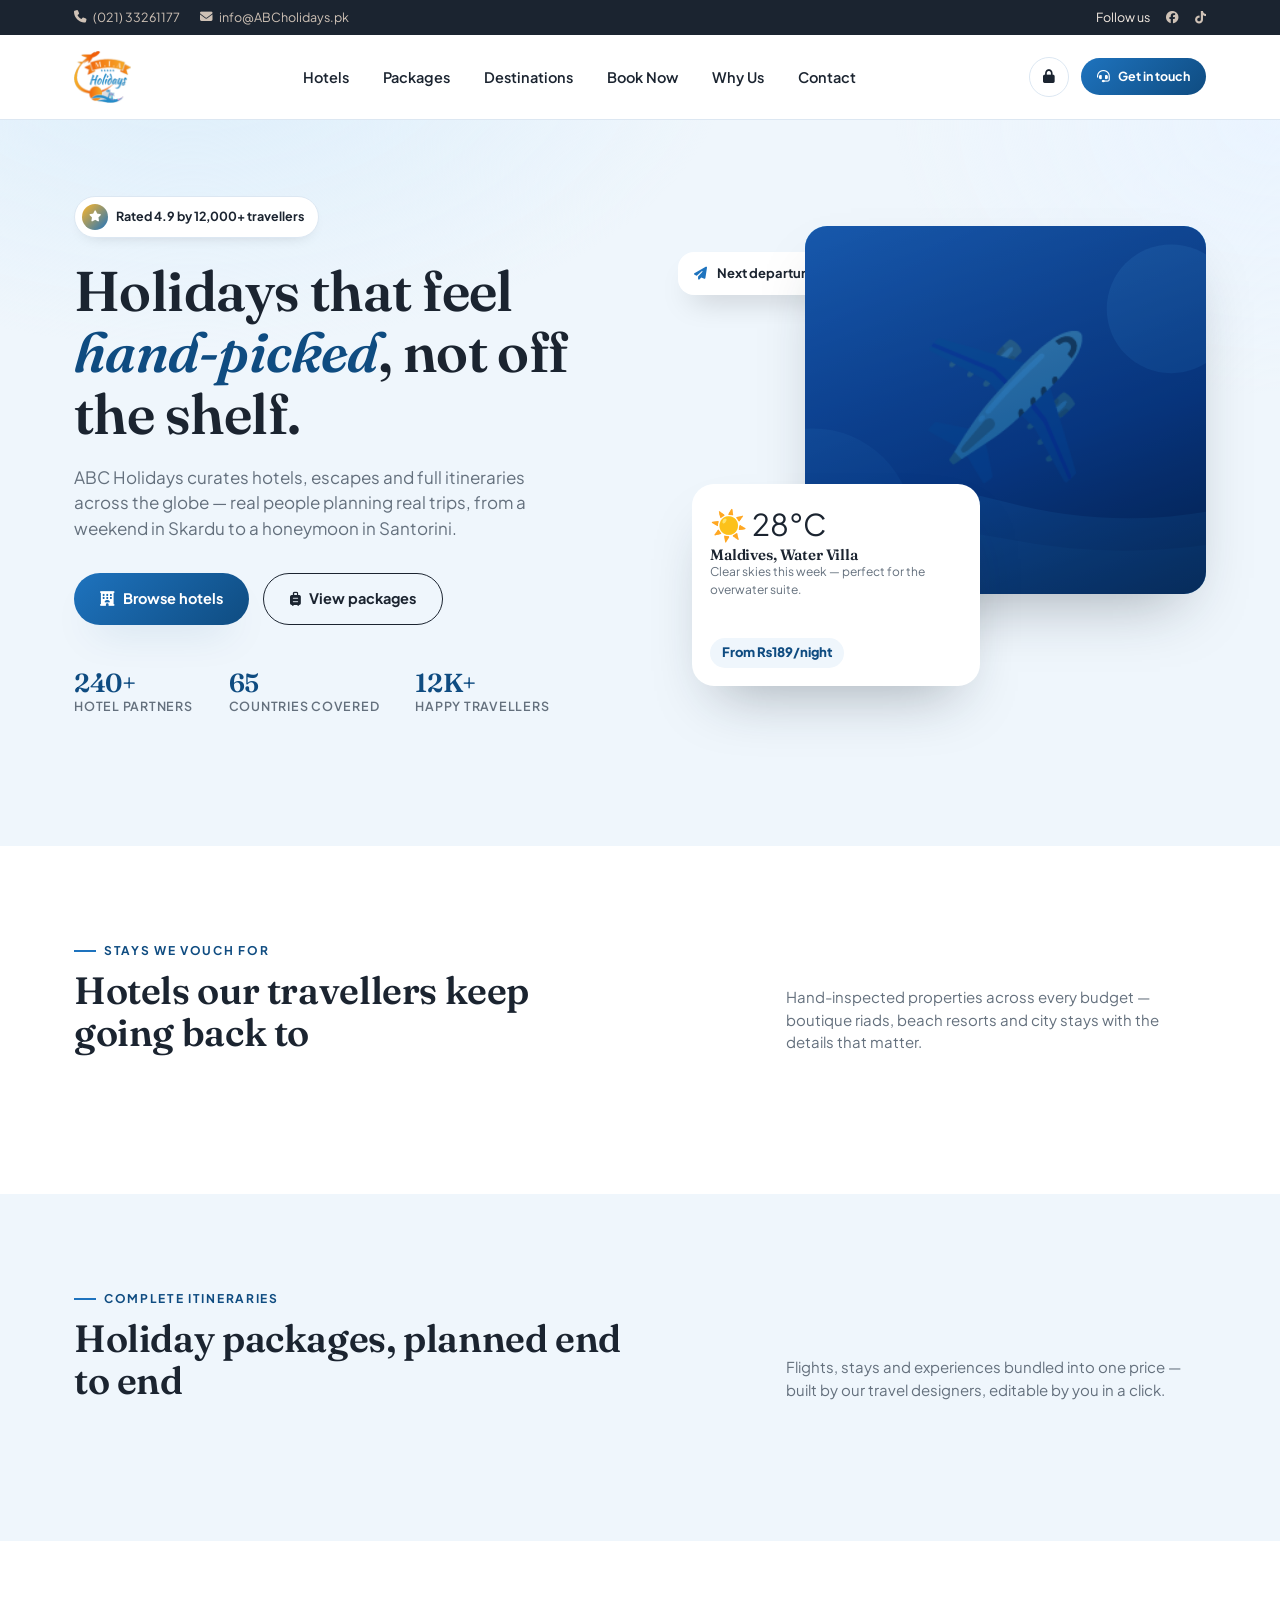
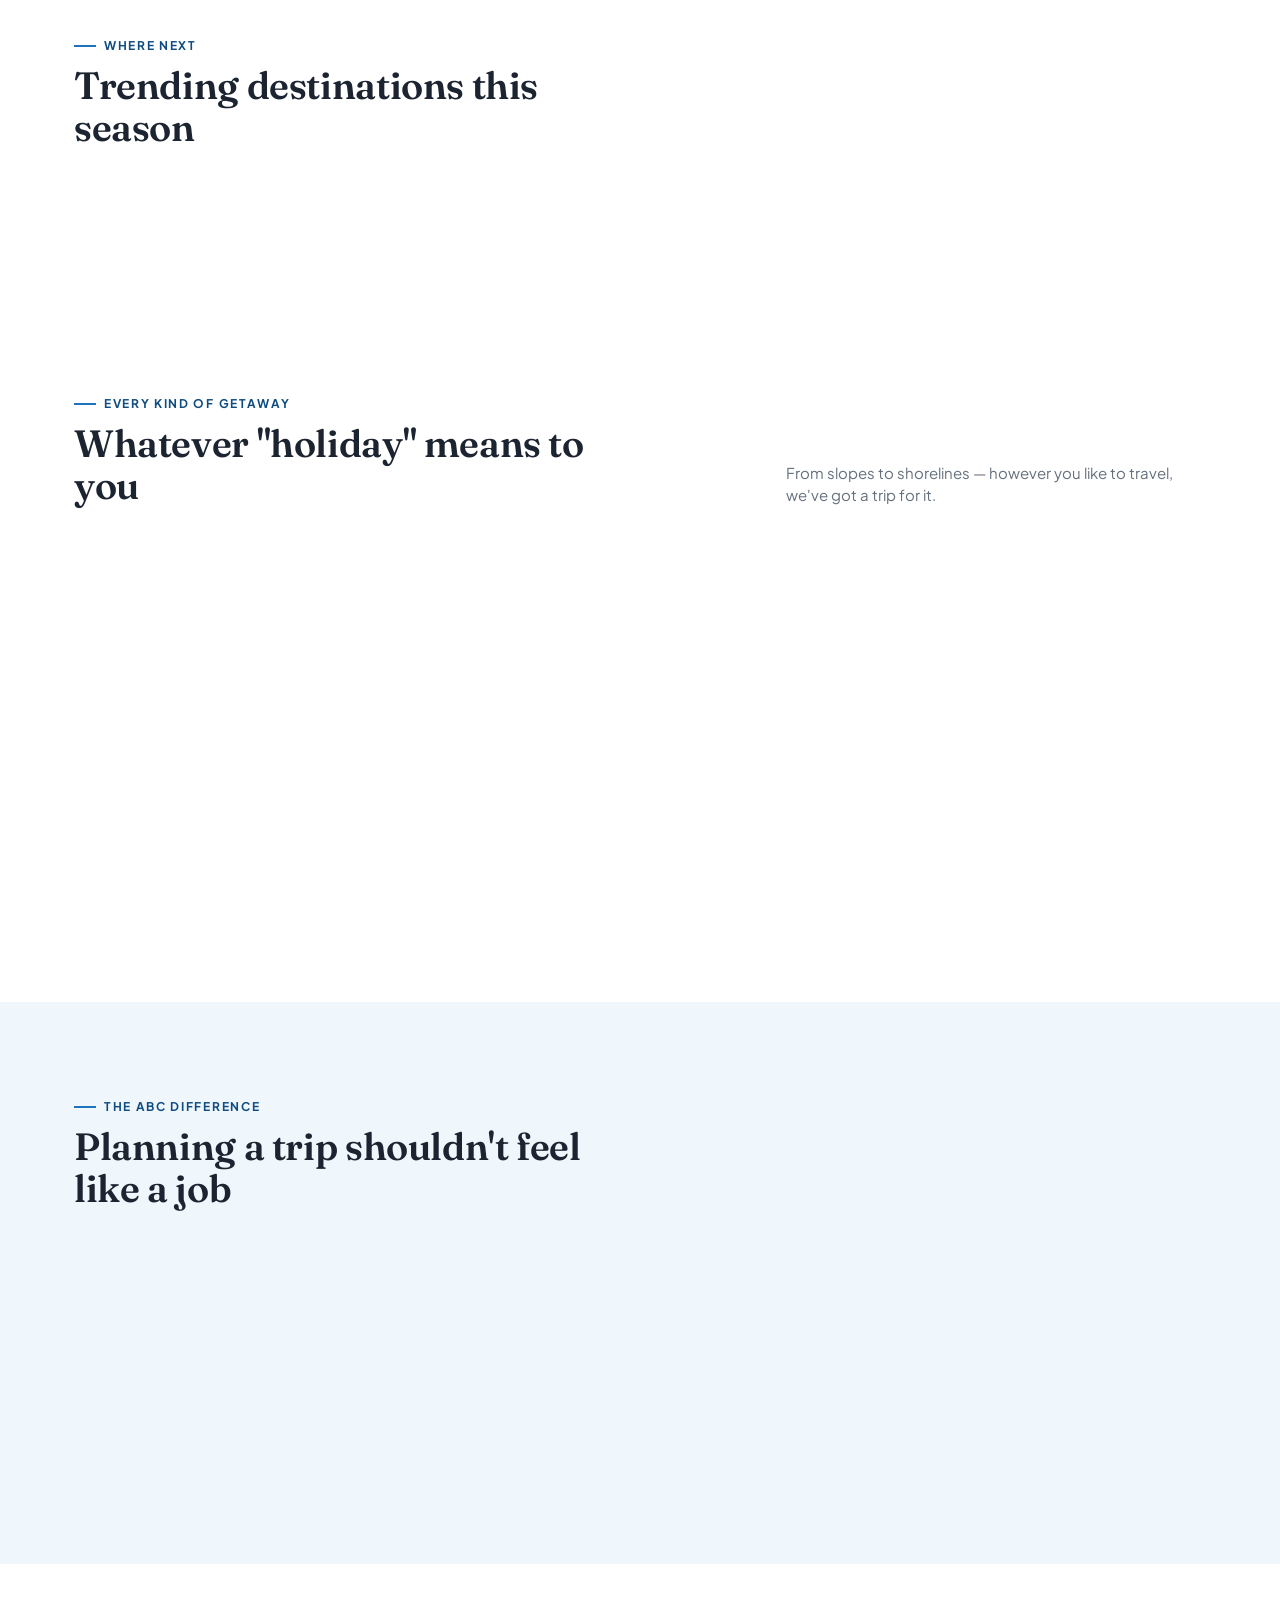
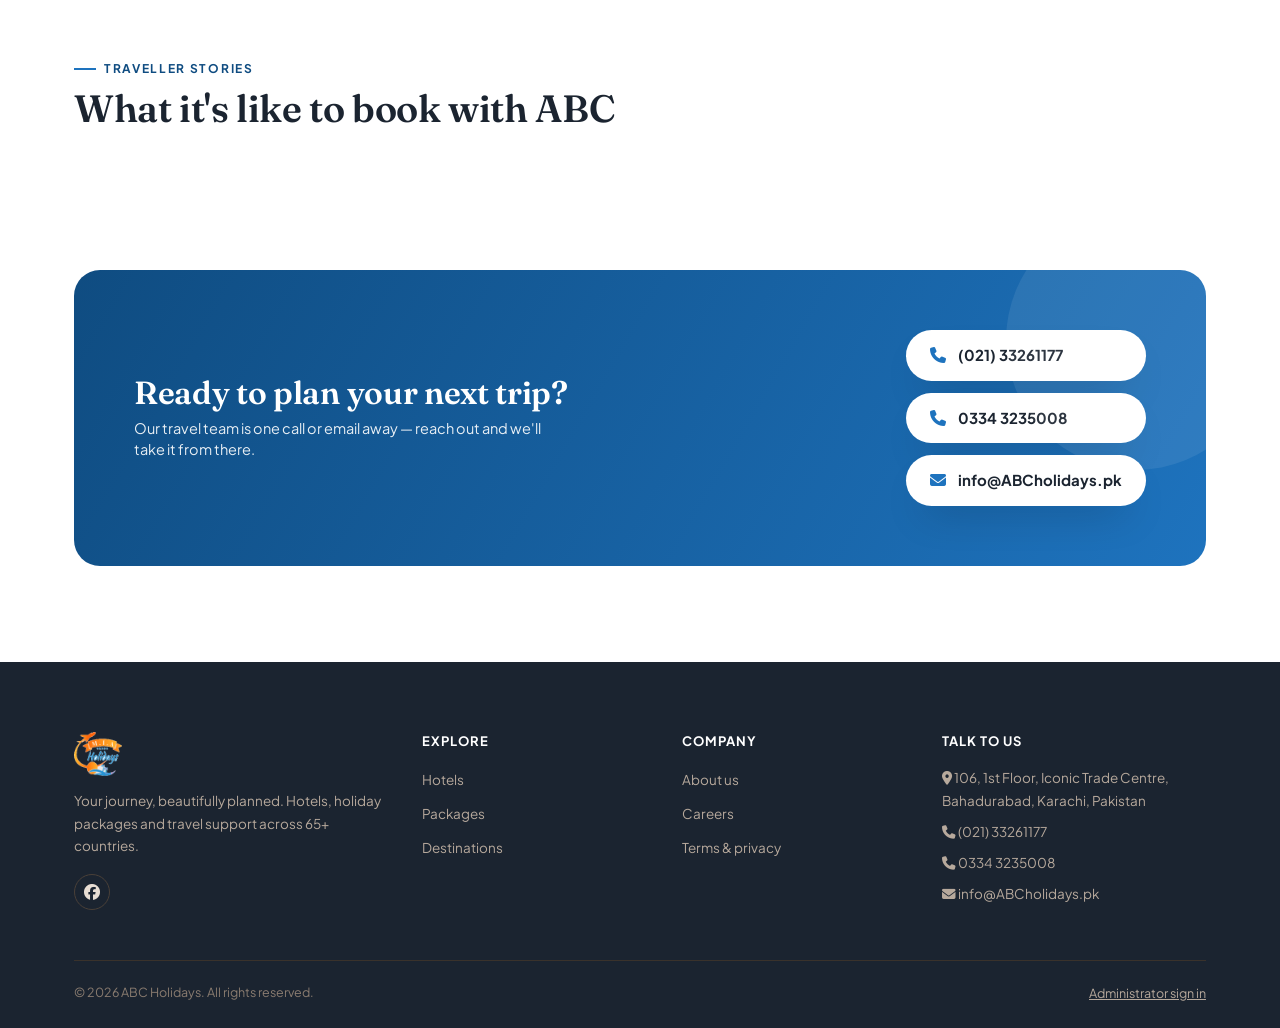
==== index.html @ 55f77b7e "Initialize" ====
<!DOCTYPE html>
<html lang="en">
<head>
<meta charset="UTF-8">
<meta name="viewport" content="width=device-width, initial-scale=1.0">
<title>ABC Holidays — Travel & Hotel Booking</title>
<link rel="preconnect" href="https://fonts.googleapis.com">
<link href="https://fonts.googleapis.com/css2?family=Fraunces:ital,opsz,wght@0,9..144,300;0,9..144,500;0,9..144,600;1,9..144,500;1,9..144,600&family=Plus+Jakarta+Sans:wght@400;500;600;700;800&display=swap" rel="stylesheet">
<link rel="stylesheet" href="https://cdnjs.cloudflare.com/ajax/libs/font-awesome/6.5.1/css/all.min.css">
<link rel="icon" type="image/png" href="[data-uri]">
<style>
:root{
  --orange:#1E73BE;
  --orange-light:#5DA8E0;
  --orange-deep:#0F4C81;
  --gold:#FFB627;
  --cream:#EFF6FC;
  --white:#FFFFFF;
  --ink:#1B2430;
  --ink-soft:#64707D;
  --line:#DCE7F2;
  --shadow: 0 20px 40px -20px rgba(15,76,129,0.25);
  --radius: 18px;
}
*{margin:0;padding:0;box-sizing:border-box;}
html{scroll-behavior:smooth;}
body{
  font-family:'Plus Jakarta Sans', sans-serif;
  color:var(--ink);
  background:var(--white);
  line-height:1.5;
  -webkit-font-smoothing:antialiased;
}
h1,h2,h3,h4{font-family:'Fraunces', serif; font-weight:600; line-height:1.1; letter-spacing:-0.01em;}
a{text-decoration:none;color:inherit;}
ul{list-style:none;}
img{max-width:100%;display:block;}
button{font-family:inherit;cursor:pointer;border:none;background:none;}
input,select,textarea{font-family:inherit;}
.container{max-width:1180px;margin:0 auto;padding:0 24px;}
.eyebrow{
  font-size:12px;font-weight:700;letter-spacing:0.14em;text-transform:uppercase;
  color:var(--orange-deep);display:flex;align-items:center;gap:8px;margin-bottom:10px;
}
.eyebrow::before{content:'';width:22px;height:2px;background:var(--orange);display:inline-block;}
.btn{
  display:inline-flex;align-items:center;justify-content:center;gap:8px;
  padding:14px 26px;border-radius:999px;font-weight:700;font-size:14.5px;
  transition:transform .18s ease, box-shadow .18s ease, background .18s ease;
  white-space:nowrap;
}
.btn-primary{background:linear-gradient(135deg,var(--orange),var(--orange-deep));color:#fff;box-shadow:var(--shadow);}
.btn-primary:hover{transform:translateY(-2px);}
.btn-outline{border:1.5px solid var(--ink);color:var(--ink);background:transparent;}
.btn-outline:hover{background:var(--ink);color:#fff;}
.btn-ghost{color:var(--orange-deep);font-weight:700;}
.btn-sm{padding:9px 16px;font-size:12.5px;border-radius:999px;}

/* ============ TOPBAR ============ */
.topbar{background:var(--ink);color:#f6ece3;font-size:12.5px;}
.topbar .container{display:flex;justify-content:space-between;align-items:center;padding-top:8px;padding-bottom:8px;}
.topbar-left{display:flex;gap:20px;color:#cfc2b6;}
.topbar-left span{display:flex;align-items:center;gap:6px;}
.topbar-right{display:flex;gap:16px;align-items:center;}
.topbar-right a{color:#cfc2b6;transition:color .15s;}
.topbar-right a:hover{color:var(--orange-light);}

/* ============ HEADER ============ */
header.site{
  position:sticky;top:0;z-index:60;background:rgba(255,255,255,0.92);backdrop-filter:blur(10px);
  border-bottom:1px solid var(--line);
}
nav.main{display:flex;align-items:center;justify-content:space-between;padding:16px 24px;}
.logo{display:flex;align-items:center;gap:10px;font-family:'Fraunces',serif;font-weight:600;font-size:23px;}
.logo-img{height:52px;width:auto;display:block;}
.foot-logo-img{height:44px;width:auto;display:block;filter:brightness(1.05);}
.logo .mark{
  width:38px;height:38px;border-radius:10px;background:linear-gradient(135deg,var(--orange),var(--gold));
  display:flex;align-items:center;justify-content:center;color:#fff;font-size:17px;transform:rotate(-6deg);
  box-shadow:0 8px 16px -6px rgba(255,106,0,.6);
}
.logo span.sub{font-family:'Plus Jakarta Sans';font-weight:600;font-size:10.5px;letter-spacing:.16em;text-transform:uppercase;color:var(--ink-soft);display:block;margin-top:-2px;}
.nav-links{display:flex;gap:34px;align-items:center;}
.nav-links a{font-weight:600;font-size:14.5px;color:var(--ink);position:relative;padding:4px 0;}
.nav-links a::after{content:'';position:absolute;left:0;bottom:-2px;width:0;height:2px;background:var(--orange);transition:width .2s;}
.nav-links a:hover::after{width:100%;}
.nav-actions{display:flex;align-items:center;gap:12px;}
.icon-btn{
  width:40px;height:40px;border-radius:50%;border:1.5px solid var(--line);display:flex;align-items:center;justify-content:center;
  color:var(--ink);transition:all .18s;
}
.icon-btn:hover{border-color:var(--orange);color:var(--orange-deep);}
.hamburger{display:none;}

/* ============ HERO ============ */
.hero{
  position:relative;overflow:hidden;
  background:radial-gradient(ellipse 900px 500px at 15% -10%, #DCEEFB 0%, transparent 60%),
             radial-gradient(ellipse 700px 500px at 100% 0%, #EAF4FF 0%, transparent 55%),
             var(--cream);
  padding:76px 0 130px;
}
.hero .container{display:grid;grid-template-columns:1.05fr .95fr;gap:50px;align-items:center;}
.hero-badge{
  display:inline-flex;align-items:center;gap:8px;background:#fff;border:1px solid var(--line);
  padding:7px 14px 7px 7px;border-radius:999px;font-size:12.5px;font-weight:700;margin-bottom:22px;box-shadow:0 6px 16px -10px rgba(0,0,0,.2);
}
.hero-badge .dot{width:26px;height:26px;border-radius:50%;background:linear-gradient(135deg,var(--gold),var(--orange));display:flex;align-items:center;justify-content:center;color:#fff;font-size:11px;}
.hero h1{font-size:56px;margin-bottom:20px;}
.hero h1 em{font-style:italic;color:var(--orange-deep);}
.hero p.lead{font-size:17px;color:var(--ink-soft);max-width:480px;margin-bottom:32px;}
.hero-ctas{display:flex;gap:14px;margin-bottom:44px;}
.hero-stats{display:flex;gap:36px;}
.hero-stats div h3{font-size:26px;color:var(--orange-deep);}
.hero-stats div p{font-size:12.5px;color:var(--ink-soft);font-weight:600;text-transform:uppercase;letter-spacing:.06em;}

.hero-visual{position:relative;height:460px;}
.hero-card{
  position:absolute;border-radius:22px;overflow:hidden;box-shadow:0 30px 60px -25px rgba(27,36,48,.35);
}
.hc1{width:78%;height:80%;top:0;right:0;background:linear-gradient(160deg,var(--orange-light),var(--orange) 60%,var(--orange-deep));}
.hc1::after{content:'';position:absolute;inset:0;background-image:var(--hero-img, url('[data-uri]'));background-size:cover;background-position:center;mix-blend-mode:multiply;opacity:.85;}
.hc2{width:56%;height:44%;bottom:0;left:0;background:#fff;padding:18px;display:flex;flex-direction:column;justify-content:space-between;}
.hc2 .weather-emoji{font-size:30px;}
.hc2 h4{font-size:15px;}
.hc2 p{font-size:12px;color:var(--ink-soft);}
.hc2 .price-tag{align-self:flex-start;background:var(--cream);color:var(--orange-deep);font-weight:800;font-size:13px;padding:5px 12px;border-radius:999px;}
.hero .fly-badge{
  position:absolute;top:26px;left:-14px;background:#fff;border-radius:16px;padding:12px 16px;box-shadow:0 16px 30px -14px rgba(0,0,0,.25);
  display:flex;align-items:center;gap:10px;font-weight:700;font-size:13px;
}
.hero .fly-badge i{color:var(--orange);}

/* ============ SEARCH WIDGET (boarding pass style) ============ */
.search-wrap{margin-top:-70px;position:relative;z-index:20;}
.search-card{
  background:#fff;border-radius:22px;box-shadow:0 30px 60px -25px rgba(27,36,48,.28);
  display:grid;grid-template-columns:1.2fr 1fr 1fr 0.8fr auto;gap:0;
  border:1px solid var(--line);overflow:hidden;
}
.search-field{padding:20px 22px;border-right:1px dashed var(--line);position:relative;}
.search-field:last-of-type{border-right:none;}
.search-field label{display:block;font-size:11px;font-weight:700;text-transform:uppercase;letter-spacing:.08em;color:var(--orange-deep);margin-bottom:6px;}
.search-field input,.search-field select{border:none;outline:none;font-size:15px;font-weight:600;width:100%;color:var(--ink);background:transparent;}
.search-go{background:linear-gradient(135deg,var(--orange),var(--orange-deep));color:#fff;display:flex;align-items:center;justify-content:center;padding:0 34px;font-weight:800;font-size:15px;gap:8px;}
.search-go:hover{filter:brightness(1.05);}

/* ============ SECTION HEADS ============ */
.section{padding:96px 0;}
.section.alt{background:var(--cream);}
.section-head{display:flex;justify-content:space-between;align-items:flex-end;margin-bottom:44px;gap:20px;flex-wrap:wrap;}
.section-head h2{font-size:38px;max-width:560px;}
.section-head p{color:var(--ink-soft);max-width:420px;font-size:15px;}

/* ============ BOARDING PASS CARDS ============ */
.grid{display:grid;grid-template-columns:repeat(3,1fr);gap:26px;}
.pass-card{
  background:#fff;border-radius:var(--radius);border:1px solid var(--line);overflow:hidden;position:relative;
  transition:transform .22s ease, box-shadow .22s ease;
}
.pass-card:hover{transform:translateY(-6px);box-shadow:0 26px 50px -22px rgba(27,36,48,.28);}
.pass-media{height:190px;position:relative;overflow:hidden;background:linear-gradient(135deg,var(--orange-light),var(--orange));}
.gallery-slide{
  position:absolute;inset:0;width:100%;height:100%;object-fit:cover;
  opacity:0;transition:opacity .35s ease, transform .5s cubic-bezier(.22,1,.36,1);pointer-events:none;
}
.gallery-slide.active{opacity:1;pointer-events:auto;}
.gallery-arrow{
  position:absolute;top:50%;transform:translateY(-50%);width:30px;height:30px;border-radius:50%;
  background:rgba(27,36,48,.55);color:#fff;display:flex;align-items:center;justify-content:center;
  font-size:12px;z-index:3;opacity:0;transition:opacity .2s ease, background .2s ease;backdrop-filter:blur(2px);
}
.pass-media:hover .gallery-arrow{opacity:1;}
.gallery-arrow:hover{background:var(--orange-deep);}
.gallery-prev{left:10px;}
.gallery-next{right:10px;}
.gallery-dots{
  position:absolute;bottom:12px;left:50%;transform:translateX(-50%);display:flex;gap:6px;z-index:3;
}
.gallery-dot{
  width:6px;height:6px;border-radius:50%;background:rgba(255,255,255,.55);cursor:pointer;
  transition:all .2s ease;
}
.gallery-dot.active{background:#fff;width:16px;border-radius:4px;}
.gallery-count{
  position:absolute;bottom:12px;right:12px;background:rgba(27,36,48,.65);color:#fff;font-size:10.5px;font-weight:700;
  padding:4px 9px;border-radius:999px;display:flex;align-items:center;gap:5px;z-index:3;backdrop-filter:blur(2px);
}
.pass-tag{
  position:absolute;top:14px;left:14px;background:rgba(27,36,48,.75);color:#fff;font-size:11px;font-weight:700;
  padding:5px 11px;border-radius:999px;text-transform:uppercase;letter-spacing:.05em;backdrop-filter:blur(4px);
}
.pass-rating{
  position:absolute;top:14px;right:14px;background:#fff;color:var(--ink);font-size:12px;font-weight:800;
  padding:5px 10px;border-radius:999px;display:flex;align-items:center;gap:4px;
}
.pass-rating i{color:var(--gold);}
.pass-body{padding:20px 22px 0;}
.pass-loc{font-size:12px;color:var(--ink-soft);font-weight:600;display:flex;align-items:center;gap:5px;margin-bottom:6px;}
.pass-loc i{color:var(--orange);}
.pass-body h3{font-size:20px;margin-bottom:8px;}
.pass-body p.desc{font-size:13.5px;color:var(--ink-soft);margin-bottom:16px;}
.pass-perf{
  position:relative;height:0;border-top:2px dashed var(--line);margin:0 0;
}
.pass-perf::before,.pass-perf::after{
  content:'';position:absolute;top:-10px;width:20px;height:20px;border-radius:50%;background:var(--cream);
}
.section:not(.alt) .pass-perf::before, .section:not(.alt) .pass-perf::after{background:var(--white);}
.pass-perf::before{left:-31px;}
.pass-perf::after{right:-31px;}
.pass-foot{padding:16px 22px 22px;display:flex;justify-content:space-between;align-items:center;}
.pass-price span.amount{font-size:22px;font-weight:800;color:var(--orange-deep);font-family:'Fraunces',serif;}
.pass-price span.per{font-size:11.5px;color:var(--ink-soft);font-weight:600;}
.pass-book{
  background:var(--ink);color:#fff;padding:10px 18px;border-radius:999px;font-size:13px;font-weight:700;display:flex;align-items:center;gap:6px;
  transition:background .18s;
}
.pass-book:hover{background:var(--orange-deep);}

.admin-edit-bar{
  display:none;gap:8px;padding:10px 22px;background:#FFF3E8;border-top:1px solid var(--line);
}
.editing .admin-edit-bar{display:flex;}
body.is-admin .testi .admin-edit-bar{display:flex;margin:16px -26px -26px -26px;border-radius:0 0 18px 18px;}
.admin-edit-bar button{font-size:11.5px;font-weight:700;padding:6px 12px;border-radius:8px;display:flex;align-items:center;gap:5px;}
.ae-edit{background:var(--ink);color:#fff;}
.ae-delete{background:#fff;color:#C0392B;border:1px solid #F0C4C4;}

.add-card{
  border:2px dashed var(--orange-light);border-radius:var(--radius);display:none;
  align-items:center;justify-content:center;flex-direction:column;gap:10px;min-height:340px;color:var(--orange-deep);font-weight:700;
  cursor:pointer;transition:background .18s;
}
body.is-admin .add-card{display:flex;}
.add-card:hover{background:#FFF3E8;}
.add-card i{font-size:26px;}

/* ============ DESTINATIONS STRIP ============ */
.dest-scroll{display:flex;gap:18px;overflow-x:auto;padding-bottom:10px;scrollbar-width:thin;}
.dest-chip{
  flex:0 0 auto;width:220px;height:280px;border-radius:18px;position:relative;overflow:hidden;
}
.dest-chip img{width:100%;height:100%;object-fit:cover;transition:transform .4s;}
.dest-chip:hover img{transform:scale(1.08);}
.dest-chip::after{content:'';position:absolute;inset:0;background:linear-gradient(0deg, rgba(27,36,48,.75) 0%, transparent 55%);}
.dest-info{position:absolute;bottom:16px;left:16px;color:#fff;z-index:2;}
.dest-info h4{font-size:17px;}
.dest-info p{font-size:11.5px;opacity:.85;}

/* ============ WHY / FEATURES ============ */
.feat-grid{display:grid;grid-template-columns:repeat(4,1fr);gap:26px;}
.feat{padding:30px 24px;border-radius:16px;border:1px solid var(--line);background:#fff;}
.feat .fi{
  width:50px;height:50px;border-radius:14px;background:linear-gradient(135deg,var(--orange-light),var(--orange));
  display:flex;align-items:center;justify-content:center;color:#fff;font-size:19px;margin-bottom:16px;
}
.feat h4{font-size:16.5px;margin-bottom:8px;}
.feat p{font-size:13.5px;color:var(--ink-soft);}

/* ============ TESTIMONIALS ============ */
.testi-grid{display:grid;grid-template-columns:repeat(3,1fr);gap:24px;}
.testi{background:#fff;border:1px solid var(--line);border-radius:18px;padding:26px;}
.testi .stars{color:var(--gold);font-size:13px;margin-bottom:12px;}
.testi p.quote{font-size:14.5px;color:var(--ink);margin-bottom:18px;line-height:1.6;}
.testi .who{display:flex;align-items:center;gap:12px;}
.testi .avatar{width:42px;height:42px;border-radius:50%;background:linear-gradient(135deg,var(--orange),var(--gold));display:flex;align-items:center;justify-content:center;color:#fff;font-weight:700;}
.testi .who h5{font-size:13.5px;}
.testi .who span{font-size:11.5px;color:var(--ink-soft);}

/* ============ CTA / NEWSLETTER ============ */
.cta-band{
  background:linear-gradient(120deg,var(--orange-deep),var(--orange));border-radius:26px;padding:60px;color:#fff;
  display:flex;justify-content:space-between;align-items:center;gap:30px;position:relative;overflow:hidden;
}
.cta-band::before{content:'';position:absolute;right:-60px;top:-60px;width:260px;height:260px;border-radius:50%;background:rgba(255,255,255,.08);}
.cta-band h2{font-size:32px;max-width:480px;color:#fff;}
.cta-band p{opacity:.9;margin-top:8px;font-size:14.5px;max-width:420px;}
.cta-contacts{display:flex;flex-direction:column;gap:12px;}
.cta-contact-item{
  display:flex;align-items:center;gap:12px;background:#fff;color:var(--ink);
  padding:14px 24px;border-radius:999px;font-weight:700;font-size:15px;box-shadow:0 20px 40px -20px rgba(0,0,0,.4);
  transition:transform .18s ease;
}
.cta-contact-item:hover{transform:translateY(-2px);}
.cta-contact-item i{color:var(--orange);font-size:16px;}

/* ============ FOOTER ============ */
footer{background:var(--ink);color:#e7ddd3;padding:70px 0 26px;}
.foot-grid{display:grid;grid-template-columns:1.4fr 1fr 1fr 1.2fr;gap:40px;margin-bottom:50px;}
.foot-logo{display:flex;align-items:center;gap:10px;font-family:'Fraunces',serif;font-size:21px;color:#fff;margin-bottom:14px;}
footer p{font-size:13.5px;color:#b7a99c;line-height:1.7;}
footer h5{font-size:13px;text-transform:uppercase;letter-spacing:.08em;color:#fff;margin-bottom:16px;}
footer ul li{margin-bottom:10px;}
footer ul a{font-size:13.5px;color:#b7a99c;transition:color .15s;}
footer ul a:hover{color:var(--orange-light);}
.foot-social{display:flex;gap:10px;margin-top:16px;}
.foot-social a{width:36px;height:36px;border-radius:50%;border:1px solid #4a4038;display:flex;align-items:center;justify-content:center;transition:all .18s;}
.foot-social a:hover{background:var(--orange);border-color:var(--orange);}
.foot-bottom{border-top:1px solid #3a322b;padding-top:22px;display:flex;justify-content:space-between;font-size:12.5px;color:#8a7c70;flex-wrap:wrap;gap:10px;}
.foot-bottom a{color:#b7a99c;}

/* ============ MODALS ============ */
.modal-overlay{
  position:fixed;inset:0;background:rgba(27,36,48,.55);backdrop-filter:blur(4px);z-index:200;
  display:flex;align-items:center;justify-content:center;padding:20px;
  opacity:0;pointer-events:none;transition:opacity .25s ease;
}
.modal-overlay.show{opacity:1;pointer-events:auto;}
.modal{
  background:#fff;border-radius:20px;max-width:460px;width:100%;padding:34px;position:relative;max-height:88vh;overflow-y:auto;
  box-shadow:0 40px 80px -30px rgba(0,0,0,.4);
  transform:scale(.94) translateY(14px);opacity:0;
  transition:transform .32s cubic-bezier(.22,1,.36,1), opacity .25s ease;
}
.modal-overlay.show .modal{transform:scale(1) translateY(0);opacity:1;}
.modal.wide{max-width:600px;}
.modal-close{position:absolute;top:18px;right:18px;width:34px;height:34px;border-radius:50%;background:var(--cream);display:flex;align-items:center;justify-content:center;color:var(--ink);}
.modal-close:hover{background:var(--orange);color:#fff;}
.modal h3{font-size:24px;margin-bottom:6px;}
.modal .sub{font-size:13.5px;color:var(--ink-soft);margin-bottom:24px;}
.form-group{margin-bottom:16px;}
.form-group label{display:block;font-size:12.5px;font-weight:700;margin-bottom:6px;color:var(--ink);}
.form-group input,.form-group select,.form-group textarea{
  width:100%;padding:12px 14px;border:1.5px solid var(--line);border-radius:10px;font-size:14px;outline:none;transition:border .15s;
}
.form-group input:focus,.form-group select:focus,.form-group textarea:focus{border-color:var(--orange);}
.form-row{display:grid;grid-template-columns:1fr 1fr;gap:14px;}
.modal .btn-primary{width:100%;justify-content:center;margin-top:6px;padding:14px;}
.form-note{font-size:12px;color:var(--ink-soft);margin-top:14px;text-align:center;}
.msg-banner{
  padding:10px 14px;border-radius:10px;font-size:13px;font-weight:600;margin-bottom:14px;display:none;
}
.msg-banner.error{background:#FDEBEA;color:#C0392B;display:block;}
.msg-banner.success{background:#EAF7EE;color:#1E7A34;display:block;}

/* Admin bar when logged in */
.admin-bar{
  display:none;position:sticky;top:0;z-index:70;background:var(--ink);color:#fff;font-size:13px;font-weight:600;
  padding:9px 24px;align-items:center;justify-content:space-between;
}
.admin-bar.show{display:flex;}
.admin-bar .left{display:flex;align-items:center;gap:10px;}
.admin-bar .left i{color:var(--orange-light);}
.admin-bar button{background:rgba(255,255,255,.12);padding:7px 14px;border-radius:999px;font-size:12px;font-weight:700;}
.admin-bar button:hover{background:var(--orange);}

/* Toast */
.toast{
  position:fixed;bottom:26px;right:26px;background:var(--ink);color:#fff;padding:14px 20px;border-radius:12px;
  font-size:13.5px;font-weight:600;z-index:300;display:flex;align-items:center;gap:10px;box-shadow:0 20px 40px -18px rgba(0,0,0,.5);
  transform:translateY(20px);opacity:0;pointer-events:none;transition:all .3s ease;
}
.toast.show{transform:translateY(0);opacity:1;}
.toast i{color:var(--orange-light);}

/* Responsive */
@media(max-width:980px){
  .hero .container{grid-template-columns:1fr;}
  .hero-visual{display:none;}
  .grid{grid-template-columns:repeat(2,1fr);}
  .feat-grid{grid-template-columns:repeat(2,1fr);}
  .testi-grid{grid-template-columns:1fr;}
  .foot-grid{grid-template-columns:1fr 1fr;}
  .search-card{grid-template-columns:1fr 1fr;}
  .search-field{border-right:none;border-bottom:1px dashed var(--line);}
  .cta-band{flex-direction:column;align-items:flex-start;}
}
@media(max-width:680px){
  .nav-links{display:none;}
  .hamburger{display:flex;}
  .hero h1{font-size:36px;}
  .grid{grid-template-columns:1fr;}
  .feat-grid{grid-template-columns:1fr;}
  .search-card{grid-template-columns:1fr;}
  .foot-grid{grid-template-columns:1fr;}
  .topbar-left{display:none;}
  .cta-contact-item{width:100%;}
}

/* ============ ANIMATIONS & TRANSITIONS ============ */
@keyframes fadeInUp{from{opacity:0;transform:translateY(28px);}to{opacity:1;transform:translateY(0);}}
@keyframes floatSlow{0%,100%{transform:translateY(0);}50%{transform:translateY(-14px);}}
@keyframes pulseSoft{0%,100%{transform:scale(1);}50%{transform:scale(1.08);}}
@keyframes spinSlow{from{transform:rotate(0deg);}to{transform:rotate(360deg);}}

/* Hero entrance */
.hero-copy{animation:fadeInUp .8s cubic-bezier(.22,1,.36,1) both;}
.hero-visual{animation:fadeInUp .9s cubic-bezier(.22,1,.36,1) .15s both;}
.hero-badge .dot{animation:pulseSoft 2.6s ease-in-out infinite;}
.hc1{animation:floatSlow 6s ease-in-out infinite;}
.fly-badge{animation:fadeInUp .8s cubic-bezier(.22,1,.36,1) .3s both;}

/* Scroll-reveal (JS adds .in-view when element enters viewport) */
.reveal{opacity:0;transform:translateY(28px);transition:opacity .7s cubic-bezier(.16,.8,.24,1), transform .7s cubic-bezier(.16,.8,.24,1);}
.reveal.in-view{opacity:1;transform:translateY(0);}
.feat-grid .feat:nth-child(2){transition-delay:.08s;}
.feat-grid .feat:nth-child(3){transition-delay:.16s;}
.feat-grid .feat:nth-child(4){transition-delay:.24s;}
.testi-grid .testi:nth-child(2){transition-delay:.08s;}
.testi-grid .testi:nth-child(3){transition-delay:.16s;}
.grid .pass-card:nth-child(2){transition-delay:.06s;}
.grid .pass-card:nth-child(3){transition-delay:.12s;}
.grid .pass-card:nth-child(4){transition-delay:.18s;}
.grid .pass-card:nth-child(5){transition-delay:.24s;}
.grid .pass-card:nth-child(6){transition-delay:.3s;}
.dest-scroll .dest-chip:nth-child(2){transition-delay:.06s;}
.dest-scroll .dest-chip:nth-child(3){transition-delay:.12s;}
.dest-scroll .dest-chip:nth-child(4){transition-delay:.18s;}
.dest-scroll .dest-chip:nth-child(5){transition-delay:.24s;}

/* Hover polish */
.feat{transition:transform .3s ease, box-shadow .3s ease, opacity .7s ease;}
.feat:hover{transform:translateY(-6px);box-shadow:0 18px 34px -18px rgba(15,76,129,.28);}
.feat .fi{transition:transform .35s cubic-bezier(.22,1,.36,1);}
.feat:hover .fi{transform:rotate(-8deg) scale(1.08);}
.testi{transition:transform .3s ease, box-shadow .3s ease;}
.testi:hover{transform:translateY(-4px);box-shadow:0 18px 34px -18px rgba(27,36,48,.18);}
.dest-chip{transition:transform .35s cubic-bezier(.22,1,.36,1), box-shadow .35s ease;}
.dest-chip:hover{transform:translateY(-6px);box-shadow:0 22px 40px -20px rgba(27,36,48,.35);}
.logo{transition:transform .3s ease;}
.logo:hover{transform:translateY(-1px);}
.logo-img{transition:transform .35s cubic-bezier(.22,1,.36,1);}
.logo:hover .logo-img{transform:rotate(-4deg) scale(1.05);}
.icon-btn{transition:all .25s cubic-bezier(.22,1,.36,1);}
.icon-btn:hover{transform:translateY(-2px) rotate(-6deg);}
.pass-card{transition:transform .32s cubic-bezier(.22,1,.36,1), box-shadow .32s ease;}
.pass-card:hover .gallery-slide.active{transform:scale(1.06);}
.pass-book, .ae-edit, .ae-delete{transition:all .22s ease;}
.cta-contact-item{transition:transform .25s cubic-bezier(.22,1,.36,1), box-shadow .25s ease;}
.add-card{transition:background .25s ease, transform .25s ease, border-color .25s ease;}
.add-card:hover{transform:translateY(-4px);}
.foot-social a{transition:all .25s cubic-bezier(.22,1,.36,1);}
.foot-social a:hover{transform:translateY(-3px) rotate(-6deg);}

/* Respect reduced-motion preference */
@media (prefers-reduced-motion: reduce){
  *,*::before,*::after{
    animation-duration:0.001ms !important;
    animation-iteration-count:1 !important;
    transition-duration:0.001ms !important;
    scroll-behavior:auto !important;
  }
  .reveal{opacity:1;transform:none;}
}

/* ============ DESTINATION ADMIN CONTROLS ============ */
.dest-chip{position:relative;}
.dest-edit-bar{position:absolute;top:10px;right:10px;display:none;gap:6px;z-index:5;}
body.is-admin .dest-edit-bar{display:flex;}
.dest-edit-bar button{width:28px;height:28px;border-radius:50%;display:flex;align-items:center;justify-content:center;font-size:11px;transition:transform .18s ease;}
.dest-edit-bar button:hover{transform:scale(1.08);}
.dest-edit-bar .de-edit{background:rgba(27,36,48,.75);color:#fff;}
.dest-edit-bar .de-delete{background:rgba(192,57,43,.88);color:#fff;}
.add-dest-card{
  flex:0 0 auto;width:220px;height:280px;border-radius:18px;border:2px dashed var(--orange-light);
  display:none;align-items:center;justify-content:center;flex-direction:column;gap:10px;color:var(--orange-deep);
  font-weight:700;cursor:pointer;transition:background .25s ease, transform .25s ease;
}
body.is-admin .add-dest-card{display:flex;}
.add-dest-card:hover{background:#FFF3E8;transform:translateY(-4px);}
.add-dest-card i{font-size:26px;}

/* ============ BOOKING DESTINATION SEARCH ============ */
.dest-dropdown{
  position:absolute;top:100%;left:0;right:0;background:#fff;border:1px solid var(--line);border-radius:12px;
  margin-top:6px;max-height:230px;overflow-y:auto;box-shadow:0 20px 40px -20px rgba(0,0,0,.28);z-index:60;display:none;
}
.dest-dropdown.show{display:block;}
.dest-option{padding:10px 14px;font-size:13.5px;cursor:pointer;display:flex;align-items:center;gap:9px;}
.dest-option:hover{background:var(--cream);}
.dest-option i{color:var(--orange);font-size:12px;width:14px;}
.dest-option .dtype{font-size:10.5px;color:var(--ink-soft);margin-left:auto;text-transform:uppercase;letter-spacing:.04em;}
.dest-option-empty{padding:14px;font-size:13px;color:var(--ink-soft);text-align:center;}

/* ============ ADMIN BAR MULTI-BUTTON ============ */
.admin-bar .left{flex:1;min-width:0;}

/* ============ TRAVEL MOMENTS ============ */
.moments-grid{display:grid;grid-template-columns:repeat(4,1fr);gap:22px;}
.moment-card{
  position:relative;border-radius:18px;overflow:hidden;aspect-ratio:3/4;
  box-shadow:0 16px 34px -20px rgba(27,36,48,.28);transition:transform .32s cubic-bezier(.22,1,.36,1), box-shadow .32s ease;
}
.moment-card:hover{transform:translateY(-6px);box-shadow:0 26px 48px -20px rgba(27,36,48,.38);}
.moment-card img{width:100%;height:100%;object-fit:cover;display:block;transition:transform .5s cubic-bezier(.22,1,.36,1);}
.moment-card:hover img{transform:scale(1.07);}
.moment-card::after{content:'';position:absolute;inset:0;background:linear-gradient(0deg, rgba(27,36,48,.62) 0%, transparent 45%);}
.moment-label{
  position:absolute;bottom:16px;left:16px;right:16px;color:#fff;font-weight:700;font-size:14.5px;
  display:flex;align-items:center;gap:9px;z-index:2;
}
.moment-label i{color:var(--gold);font-size:15px;}
@media(max-width:980px){
  .moments-grid{grid-template-columns:repeat(2,1fr);}
}
@media(max-width:680px){
  .moments-grid{grid-template-columns:1fr;}
}

</style>
</head>
<body>

<!-- ADMIN BAR -->
<div class="admin-bar" id="adminBar">
  <div class="left"><i class="fa-solid fa-user-shield"></i> <span>Admin mode — you're editing ABC Holidays live</span></div>
  <div style="display:flex;gap:8px;">
    <button id="editTextBtn" type="button"><i class="fa-solid fa-pen-to-square"></i> Edit text</button>
    <button id="manageSiteBtn" type="button"><i class="fa-solid fa-gear"></i> Manage site</button>
    <button id="logoutBtn">Log out</button>
  </div>
</div>

<!-- TOPBAR -->
<div class="topbar">
  <div class="container">
    <div class="topbar-left">
      <span id="topbarPhone"><i class="fa-solid fa-phone"></i> (021) 33261177</span>
      <span id="topbarEmail"><i class="fa-solid fa-envelope"></i> info@ABCholidays.pk</span>
    </div>
    <div class="topbar-right">
      <span>Follow us</span>
      <a href="https://www.facebook.com/M.I.AHOLIDAYS/" target="_blank" rel="noopener" id="topbarFacebook"><i class="fa-brands fa-facebook"></i></a>
      <a href="#"><i class="fa-brands fa-tiktok"></i></a>
    </div>
  </div>
</div>

<!-- HEADER -->
<header class="site">
  <nav class="main container">
    <a href="#" class="logo"><img src="[data-uri]" alt="ABC Holidays" class="logo-img" id="headerLogoImg"></a>
    <ul class="nav-links">
      <li><a href="#hotels">Hotels</a></li>
      <li><a href="#packages">Packages</a></li>
      <li><a href="#destinations">Destinations</a></li>
      <li><a href="#" id="navBookNow">Book Now</a></li>
      <li><a href="#why">Why Us</a></li>
      <li><a href="#contact">Contact</a></li>
    </ul>
    <div class="nav-actions">
      <button type="button" class="icon-btn" id="adminLoginBtn" title="Sign in as administrator"><i class="fa-solid fa-lock"></i></button>
      <a href="#contact" class="btn btn-primary btn-sm"><i class="fa-solid fa-headset"></i> Get in touch</a>
    </div>
  </nav>
</header>

<!-- HERO -->
<section class="hero">
  <div class="container">
    <div class="hero-copy">
      <div class="hero-badge"><span class="dot"><i class="fa-solid fa-star"></i></span> <span id="heroBadgeText">Rated 4.9 by 12,000+ travellers</span></div>
      <h1 id="heroHeadline">Holidays that feel<br><em>hand-picked</em>, not off the shelf.</h1>
      <p class="lead" id="heroLead">ABC Holidays curates hotels, escapes and full itineraries across the globe — real people planning real trips, from a weekend in Skardu to a honeymoon in Santorini.</p>
      <div class="hero-ctas">
        <a href="#hotels" class="btn btn-primary"><i class="fa-solid fa-hotel"></i> Browse hotels</a>
        <a href="#packages" class="btn btn-outline"><i class="fa-solid fa-suitcase-rolling"></i> View packages</a>
      </div>
      <div class="hero-stats">
        <div><h3>240+</h3><p>Hotel partners</p></div>
        <div><h3>65</h3><p>Countries covered</p></div>
        <div><h3>12K+</h3><p>Happy travellers</p></div>
      </div>
    </div>
    <div class="hero-visual">
      <div class="fly-badge"><i class="fa-solid fa-paper-plane"></i> <span id="cFlyBadge">Next departure: Fri, 9:40 AM</span></div>
      <div class="hero-card hc1" id="heroVisualCard"></div>
      <div class="hero-card hc2">
        <div>
          <div class="weather-emoji" id="cHeroWeather">☀️ 28°C</div>
          <h4 id="cHeroLocation">Maldives, Water Villa</h4>
          <p id="cHeroDesc">Clear skies this week — perfect for the overwater suite.</p>
        </div>
        <span class="price-tag" id="cHeroPrice">From ₨189/night</span>
      </div>
    </div>
  </div>
</section>

<!-- HOTELS -->
<section class="section" id="hotels">
  <div class="container">
    <div class="section-head">
      <div>
        <div class="eyebrow" id="cHotelsEyebrow">Stays we vouch for</div>
        <h2 id="cHotelsHeading">Hotels our travellers keep going back to</h2>
      </div>
      <p id="cHotelsSubtext">Hand-inspected properties across every budget — boutique riads, beach resorts and city stays with the details that matter.</p>
    </div>
    <div class="grid" id="hotelsGrid"></div>
  </div>
</section>

<!-- PACKAGES -->
<section class="section alt" id="packages">
  <div class="container">
    <div class="section-head">
      <div>
        <div class="eyebrow" id="cPackagesEyebrow">Complete itineraries</div>
        <h2 id="cPackagesHeading">Holiday packages, planned end to end</h2>
      </div>
      <p id="cPackagesSubtext">Flights, stays and experiences bundled into one price — built by our travel designers, editable by you in a click.</p>
    </div>
    <div class="grid" id="packagesGrid"></div>
  </div>
</section>

<!-- DESTINATIONS -->
<section class="section" id="destinations">
  <div class="container">
    <div class="section-head">
      <div>
        <div class="eyebrow" id="cDestEyebrow">Where next</div>
        <h2 id="cDestHeading">Trending destinations this season</h2>
      </div>
    </div>
    <div class="dest-scroll" id="destScroll"></div>
  </div>
</section>

<!-- TRAVEL MOMENTS -->
<section class="section">
  <div class="container">
    <div class="section-head">
      <div>
        <div class="eyebrow" id="cMomentsEyebrow">Every kind of getaway</div>
        <h2 id="cMomentsHeading">Whatever "holiday" means to you</h2>
      </div>
      <p id="cMomentsSubtext">From slopes to shorelines — however you like to travel, we've got a trip for it.</p>
    </div>
    <div class="moments-grid">
      <div class="moment-card reveal">
        <img src="[data-uri]" alt="Skiing down a snowy mountain slope">
        <div class="moment-label"><i class="fa-solid fa-person-skiing"></i> <span id="cMoment1">Ski escapes</span></div>
      </div>
      <div class="moment-card reveal">
        <img src="[data-uri]" alt="Hot air balloons at sunrise">
        <div class="moment-label"><i class="fa-solid fa-wind"></i> <span id="cMoment2">Hot air ballooning</span></div>
      </div>
      <div class="moment-card reveal">
        <img src="[data-uri]" alt="Hiking a mountain trail at sunset">
        <div class="moment-label"><i class="fa-solid fa-person-hiking"></i> <span id="cMoment3">Mountain treks</span></div>
      </div>
      <div class="moment-card reveal">
        <img src="[data-uri]" alt="Couple walking along a beach at sunset">
        <div class="moment-label"><i class="fa-solid fa-umbrella-beach"></i> <span id="cMoment4">Beach walks</span></div>
      </div>
    </div>
  </div>
</section>

<!-- WHY US -->
<section class="section alt" id="why">
  <div class="container">
    <div class="section-head">
      <div>
        <div class="eyebrow" id="cWhyEyebrow">The ABC difference</div>
        <h2 id="cWhyHeading">Planning a trip shouldn't feel like a job</h2>
      </div>
    </div>
    <div class="feat-grid">
      <div class="feat reveal"><div class="fi"><i class="fa-solid fa-tags"></i></div><h4 id="cFeat1Title">Best price promise</h4><p id="cFeat1Desc">Found it cheaper elsewhere? We'll match it, no questions asked.</p></div>
      <div class="feat reveal"><div class="fi"><i class="fa-solid fa-headset"></i></div><h4 id="cFeat2Title">24/7 real support</h4><p id="cFeat2Desc">A human travel expert, not a bot, whenever your plans change.</p></div>
      <div class="feat reveal"><div class="fi"><i class="fa-solid fa-shield-heart"></i></div><h4 id="cFeat3Title">Free cancellation</h4><p id="cFeat3Desc">Flexible dates on most stays, up to 48 hours before check-in.</p></div>
      <div class="feat reveal"><div class="fi"><i class="fa-solid fa-route"></i></div><h4 id="cFeat4Title">Curated itineraries</h4><p id="cFeat4Desc">Every package is built and tested by our own travel designers.</p></div>
    </div>
  </div>
</section>

<!-- TESTIMONIALS -->
<section class="section">
  <div class="container">
    <div class="section-head">
      <div>
        <div class="eyebrow" id="cTestiEyebrow">Traveller stories</div>
        <h2 id="cTestiHeading">What it's like to book with ABC</h2>
      </div>
    </div>
    <div class="testi-grid" id="testiGrid"></div>
  </div>
</section>

<!-- CTA -->
<section class="section" style="padding-top:0;">
  <div class="container">
    <div class="cta-band">
      <div>
        <h2 id="cCtaHeading">Ready to plan your next trip?</h2>
        <p id="cCtaSubtext">Our travel team is one call or email away — reach out and we'll take it from there.</p>
      </div>
      <div class="cta-contacts">
        <a href="tel:02133261177" class="cta-contact-item" id="ctaPhone1"><i class="fa-solid fa-phone"></i> (021) 33261177</a>
        <a href="tel:03343235008" class="cta-contact-item" id="ctaPhone2"><i class="fa-solid fa-phone"></i> 0334 3235008</a>
        <a href="mailto:info@ABCholidays.pk" class="cta-contact-item" id="ctaEmail"><i class="fa-solid fa-envelope"></i> info@ABCholidays.pk</a>
      </div>
    </div>
  </div>
</section>

<!-- CONTACT / FOOTER -->
<footer id="contact">
  <div class="container">
    <div class="foot-grid">
      <div>
        <div class="foot-logo"><img src="[data-uri]" alt="ABC Holidays" class="foot-logo-img" id="footerLogoImg"></div>
        <p>Your journey, beautifully planned. Hotels, holiday packages and travel support across 65+ countries.</p>
        <div class="foot-social">
          <a href="https://www.facebook.com/M.I.AHOLIDAYS/" target="_blank" rel="noopener" id="footerFacebook"><i class="fa-brands fa-facebook"></i></a>
        </div>
      </div>
      <div>
        <h5>Explore</h5>
        <ul>
          <li><a href="#hotels">Hotels</a></li>
          <li><a href="#packages">Packages</a></li>
          <li><a href="#destinations">Destinations</a></li>
        </ul>
      </div>
      <div>
        <h5>Company</h5>
        <ul>
          <li><a href="#why">About us</a></li>
          <li><a href="#">Careers</a></li>
          <li><a href="#">Terms & privacy</a></li>
        </ul>
      </div>
      <div>
        <h5>Talk to us</h5>
        <p id="footerAddress"><i class="fa-solid fa-location-dot"></i> 106, 1st Floor, Iconic Trade Centre, Bahadurabad, Karachi, Pakistan</p>
        <p style="margin-top:8px;" id="footerPhone1"><i class="fa-solid fa-phone"></i> (021) 33261177</p>
        <p style="margin-top:8px;" id="footerPhone2"><i class="fa-solid fa-phone"></i> 0334 3235008</p>
        <p style="margin-top:8px;" id="footerEmail"><i class="fa-solid fa-envelope"></i> info@ABCholidays.pk</p>
      </div>
    </div>
    <div class="foot-bottom">
      <span id="footCopyright">© 2026 ABC Holidays. All rights reserved.</span>
      <button type="button" id="adminLoginBtn2" style="background:none;border:none;color:#b7a99c;font-size:12.5px;cursor:pointer;text-decoration:underline;font-family:inherit;">Administrator sign in</button>
    </div>
  </div>
</footer>

<!-- ===================== MODALS ===================== -->

<!-- Admin Login -->
<div class="modal-overlay" id="loginOverlay">
  <div class="modal">
    <button class="modal-close" data-close="loginOverlay"><i class="fa-solid fa-xmark"></i></button>
    <h3>Administrator sign in</h3>
    <p class="sub">Sign in to add, edit or remove hotels and packages on the live site.</p>
    <div class="msg-banner error" id="loginError" style="display:none;">Incorrect username or password.</div>
    <form id="loginForm">
      <div class="form-group"><label>Username</label><input type="text" id="loginUser" placeholder="administration" required></div>
      <div class="form-group"><label>Password</label><input type="password" id="loginPass" placeholder="••••••••" required></div>
      <button class="btn btn-primary" type="submit"><i class="fa-solid fa-right-to-bracket"></i> Sign in</button>
    </form>
  </div>
</div>

<!-- Edit/Add item modal -->
<div class="modal-overlay" id="editOverlay">
  <div class="modal wide">
    <button class="modal-close" data-close="editOverlay"><i class="fa-solid fa-xmark"></i></button>
    <h3 id="editTitle">Edit hotel</h3>
    <p class="sub">Changes go live for every visitor immediately.</p>
    <form id="editForm">
      <div class="form-row">
        <div class="form-group"><label>Name</label><input type="text" id="fName" required></div>
        <div class="form-group"><label>Location</label><input type="text" id="fLoc" required></div>
      </div>
      <div class="form-row">
        <div class="form-group"><label>Price (PKR)</label><input type="number" id="fPrice" required></div>
        <div class="form-group"><label>Rating (0–5)</label><input type="number" id="fRating" min="0" max="5" step="0.1" required></div>
      </div>
      <div class="form-group"><label>Tag / badge</label><input type="text" id="fTag" placeholder="e.g. Beachfront, Best seller"></div>
      <div class="form-group"><label>Photos — one image URL per line</label><textarea id="fImg" rows="4" placeholder="https://images.unsplash.com/photo-1...&#10;https://images.unsplash.com/photo-2...&#10;https://images.unsplash.com/photo-3..."></textarea></div>
      <div class="form-group"><label>Description</label><textarea id="fDesc" rows="3" required></textarea></div>
      <button class="btn btn-primary" type="submit"><i class="fa-solid fa-floppy-disk"></i> Save changes</button>
    </form>
  </div>
</div>

<!-- Booking modal -->
<div class="modal-overlay" id="bookOverlay">
  <div class="modal wide">
    <button class="modal-close" data-close="bookOverlay"><i class="fa-solid fa-xmark"></i></button>
    <h3 id="bookTitle">Book your trip</h3>
    <p class="sub" id="bookSub">Tell us your travel plans and we'll confirm over WhatsApp.</p>
    <div class="msg-banner success" id="bookSuccess">
      Thanks! We've opened WhatsApp with your request — just hit send.
      <br><a href="#" id="bookWaFallback" target="_blank" rel="noopener noreferrer" style="color:#1E7A34;font-weight:700;text-decoration:underline;">Didn't open? Tap here to open WhatsApp</a>
    </div>
    <form id="bookForm">
      <div class="form-group" style="position:relative;">
        <label>Destination — country or city</label>
        <input type="text" id="bkDest" placeholder="Search e.g. Dubai, Turkey, Skardu..." autocomplete="off" required>
        <div class="dest-dropdown" id="bkDestDropdown"></div>
      </div>
      <div class="form-row">
        <div class="form-group"><label>Departure date</label><input type="date" id="bkDate" required></div>
        <div class="form-group"><label>Arrival date</label><input type="date" id="bkArrival" required></div>
      </div>
      <div class="form-group"><label>Full name</label><input type="text" id="bkName" required></div>
      <div class="form-row">
        <div class="form-group"><label>Phone / WhatsApp</label><input type="tel" id="bkPhone" placeholder="03XX XXXXXXX" required></div>
        <div class="form-group"><label>Email</label><input type="email" id="bkEmail" required></div>
      </div>
      <button class="btn btn-primary" type="submit" id="bookSubmitBtn" style="background:linear-gradient(135deg,#25D366,#128C7E);"><i class="fa-brands fa-whatsapp"></i> Send booking request</button>
      <p class="form-note">This opens WhatsApp with your details pre-filled, sent to our travel team.</p>
    </form>
  </div>
</div>

<!-- Destination edit/add modal -->
<div class="modal-overlay" id="destEditOverlay">
  <div class="modal">
    <button class="modal-close" data-close="destEditOverlay"><i class="fa-solid fa-xmark"></i></button>
    <h3 id="destEditTitle">Edit destination</h3>
    <p class="sub">Changes go live for every visitor immediately.</p>
    <form id="destEditForm">
      <div class="form-group"><label>Name</label><input type="text" id="dName" placeholder="e.g. Santorini, Greece" required></div>
      <div class="form-group"><label>Tag / short description</label><input type="text" id="dTag" placeholder="e.g. Whitewashed cliffs" required></div>
      <div class="form-group"><label>Image URL</label><input type="text" id="dImg" placeholder="https://images.unsplash.com/..."></div>
      <button class="btn btn-primary" type="submit"><i class="fa-solid fa-floppy-disk"></i> Save destination</button>
    </form>
  </div>
</div>

<!-- Testimonial (feedback) edit/add modal -->
<div class="modal-overlay" id="testiEditOverlay">
  <div class="modal">
    <button class="modal-close" data-close="testiEditOverlay"><i class="fa-solid fa-xmark"></i></button>
    <h3 id="testiEditTitle">Edit feedback</h3>
    <p class="sub">Changes go live for every visitor immediately.</p>
    <form id="testiEditForm">
      <div class="form-group"><label>Traveller name</label><input type="text" id="tName" placeholder="e.g. Ayesha K." required></div>
      <div class="form-group"><label>Location / date</label><input type="text" id="tLocation" placeholder="e.g. Maldives, June 2026" required></div>
      <div class="form-group"><label>Feedback quote</label><textarea id="tQuote" rows="3" required></textarea></div>
      <div class="form-group"><label>Rating (0–5)</label><input type="number" id="tRating" min="0" max="5" step="0.5" required></div>
      <button class="btn btn-primary" type="submit"><i class="fa-solid fa-floppy-disk"></i> Save feedback</button>
    </form>
  </div>
</div>

<!-- Site settings modal -->
<div class="modal-overlay" id="settingsOverlay">
  <div class="modal wide">
    <button class="modal-close" data-close="settingsOverlay"><i class="fa-solid fa-xmark"></i></button>
    <h3>Manage site</h3>
    <p class="sub">Update your brand name, logo, contact details and homepage text — changes apply across the whole site.</p>
    <form id="settingsForm">
      <div class="form-group"><label>Site name</label><input type="text" id="sName" required></div>
      <div class="form-group">
        <label>Logo</label>
        <div style="display:flex;align-items:center;gap:14px;">
          <img id="logoPreview" src="" alt="Logo preview" style="height:48px;width:auto;border-radius:8px;background:var(--cream);padding:6px;">
          <input type="file" id="sLogoFile" accept="image/*" style="flex:1;">
        </div>
      </div>
      <div class="form-row">
        <div class="form-group"><label>Phone 1</label><input type="text" id="sPhone1" required></div>
        <div class="form-group"><label>Phone 2</label><input type="text" id="sPhone2"></div>
      </div>
      <div class="form-group"><label>Email</label><input type="email" id="sEmail" required></div>
      <div class="form-group"><label>Address</label><textarea id="sAddress" rows="2" required></textarea></div>
      <div class="form-group"><label>Facebook page URL</label><input type="text" id="sFacebook" placeholder="https://www.facebook.com/..."></div>
      <button class="btn btn-primary" type="submit"><i class="fa-solid fa-floppy-disk"></i> Save site settings</button>
    </form>
  </div>
</div>

<!-- Page text / content editor modal -->
<div class="modal-overlay" id="contentEditOverlay">
  <div class="modal wide">
    <button class="modal-close" data-close="contentEditOverlay"><i class="fa-solid fa-xmark"></i></button>
    <h3>Edit page text</h3>
    <p class="sub">Every headline and blurb on the landing page, all in one place.</p>
    <form id="contentEditForm">
      <p class="sub" style="margin-bottom:12px;font-weight:700;color:var(--ink);">Hero</p>
      <div class="form-group"><label>Badge text</label><input type="text" id="cfHeroBadge" required></div>
      <div class="form-group"><label>Headline <span style="font-weight:400;color:var(--ink-soft);">(optional: &lt;br&gt; for a line break, &lt;em&gt;word&lt;/em&gt; to italicize)</span></label><textarea id="cfHeroHeadline" rows="2" required></textarea></div>
      <div class="form-group"><label>Subtext</label><textarea id="cfHeroLead" rows="3" required></textarea></div>

      <hr style="border:none;border-top:1px solid var(--line);margin:20px 0;">
      <p class="sub" style="margin-bottom:12px;font-weight:700;color:var(--ink);">Hero visual card</p>
      <div class="form-group">
        <label>Card image</label>
        <div style="display:flex;align-items:center;gap:14px;">
          <img id="heroImgPreview" src="" alt="Hero image preview" style="height:60px;width:80px;object-fit:cover;border-radius:8px;background:var(--cream);">
          <input type="file" id="cfHeroImgFile" accept="image/*" style="flex:1;">
        </div>
      </div>
      <div class="form-group"><label>"Next departure" badge text</label><input type="text" id="cfFlyBadge" required></div>
      <div class="form-row">
        <div class="form-group"><label>Weather line (e.g. ☀️ 28°C)</label><input type="text" id="cfHeroWeather" required></div>
        <div class="form-group"><label>Location name</label><input type="text" id="cfHeroLocation" required></div>
      </div>
      <div class="form-group"><label>Description</label><input type="text" id="cfHeroDesc" required></div>
      <div class="form-group"><label>Price line</label><input type="text" id="cfHeroPrice" required></div>

      <hr style="border:none;border-top:1px solid var(--line);margin:20px 0;">
      <p class="sub" style="margin-bottom:12px;font-weight:700;color:var(--ink);">Hotels section</p>
      <div class="form-row">
        <div class="form-group"><label>Eyebrow</label><input type="text" id="cfHotelsEyebrow" required></div>
        <div class="form-group"><label>Heading</label><input type="text" id="cfHotelsHeading" required></div>
      </div>
      <div class="form-group"><label>Subtext</label><input type="text" id="cfHotelsSubtext" required></div>

      <hr style="border:none;border-top:1px solid var(--line);margin:20px 0;">
      <p class="sub" style="margin-bottom:12px;font-weight:700;color:var(--ink);">Packages section</p>
      <div class="form-row">
        <div class="form-group"><label>Eyebrow</label><input type="text" id="cfPackagesEyebrow" required></div>
        <div class="form-group"><label>Heading</label><input type="text" id="cfPackagesHeading" required></div>
      </div>
      <div class="form-group"><label>Subtext</label><input type="text" id="cfPackagesSubtext" required></div>

      <hr style="border:none;border-top:1px solid var(--line);margin:20px 0;">
      <p class="sub" style="margin-bottom:12px;font-weight:700;color:var(--ink);">Destinations section</p>
      <div class="form-row">
        <div class="form-group"><label>Eyebrow</label><input type="text" id="cfDestEyebrow" required></div>
        <div class="form-group"><label>Heading</label><input type="text" id="cfDestHeading" required></div>
      </div>

      <hr style="border:none;border-top:1px solid var(--line);margin:20px 0;">
      <p class="sub" style="margin-bottom:12px;font-weight:700;color:var(--ink);">Travel moments section</p>
      <div class="form-row">
        <div class="form-group"><label>Eyebrow</label><input type="text" id="cfMomentsEyebrow" required></div>
        <div class="form-group"><label>Heading</label><input type="text" id="cfMomentsHeading" required></div>
      </div>
      <div class="form-group"><label>Subtext</label><input type="text" id="cfMomentsSubtext" required></div>
      <div class="form-row">
        <div class="form-group"><label>Photo 1 caption</label><input type="text" id="cfMoment1" required></div>
        <div class="form-group"><label>Photo 2 caption</label><input type="text" id="cfMoment2" required></div>
      </div>
      <div class="form-row">
        <div class="form-group"><label>Photo 3 caption</label><input type="text" id="cfMoment3" required></div>
        <div class="form-group"><label>Photo 4 caption</label><input type="text" id="cfMoment4" required></div>
      </div>

      <hr style="border:none;border-top:1px solid var(--line);margin:20px 0;">
      <p class="sub" style="margin-bottom:12px;font-weight:700;color:var(--ink);">"Why Us" section</p>
      <div class="form-row">
        <div class="form-group"><label>Eyebrow</label><input type="text" id="cfWhyEyebrow" required></div>
        <div class="form-group"><label>Heading</label><input type="text" id="cfWhyHeading" required></div>
      </div>
      <div class="form-row">
        <div class="form-group"><label>Feature 1 title</label><input type="text" id="cfFeat1Title" required></div>
        <div class="form-group"><label>Feature 1 text</label><input type="text" id="cfFeat1Desc" required></div>
      </div>
      <div class="form-row">
        <div class="form-group"><label>Feature 2 title</label><input type="text" id="cfFeat2Title" required></div>
        <div class="form-group"><label>Feature 2 text</label><input type="text" id="cfFeat2Desc" required></div>
      </div>
      <div class="form-row">
        <div class="form-group"><label>Feature 3 title</label><input type="text" id="cfFeat3Title" required></div>
        <div class="form-group"><label>Feature 3 text</label><input type="text" id="cfFeat3Desc" required></div>
      </div>
      <div class="form-row">
        <div class="form-group"><label>Feature 4 title</label><input type="text" id="cfFeat4Title" required></div>
        <div class="form-group"><label>Feature 4 text</label><input type="text" id="cfFeat4Desc" required></div>
      </div>

      <hr style="border:none;border-top:1px solid var(--line);margin:20px 0;">
      <p class="sub" style="margin-bottom:12px;font-weight:700;color:var(--ink);">Testimonials section</p>
      <div class="form-row">
        <div class="form-group"><label>Eyebrow</label><input type="text" id="cfTestiEyebrow" required></div>
        <div class="form-group"><label>Heading</label><input type="text" id="cfTestiHeading" required></div>
      </div>

      <hr style="border:none;border-top:1px solid var(--line);margin:20px 0;">
      <p class="sub" style="margin-bottom:12px;font-weight:700;color:var(--ink);">"Contact us" band</p>
      <div class="form-group"><label>Heading</label><input type="text" id="cfCtaHeading" required></div>
      <div class="form-group"><label>Subtext</label><input type="text" id="cfCtaSubtext" required></div>

      <button class="btn btn-primary" type="submit" style="margin-top:10px;"><i class="fa-solid fa-floppy-disk"></i> Save all page text</button>
    </form>
  </div>
</div>

<div class="toast" id="toast"><i class="fa-solid fa-circle-check"></i><span id="toastMsg">Saved</span></div>

<script>

 // Import the functions you need from the SDKs you need
import { initializeApp } from "firebase/app";
// TODO: Add SDKs for Firebase products that you want to use
// https://firebase.google.com/docs/web/setup#available-libraries

// Your web app's Firebase configuration
const firebaseConfig = {
  apiKey: "AIzaSyAuDN_k0khhingSDii2MAlY8tM0ZFyyBuQ",
  authDomain: "abc-holidays-c9b60.firebaseapp.com",
  projectId: "abc-holidays-c9b60",
  storageBucket: "abc-holidays-c9b60.firebasestorage.app",
  messagingSenderId: "966618927371",
  appId: "1:966618927371:web:c3af0ce597703a2b5c120e"
};

// Initialize Firebase
const app = initializeApp(firebaseConfig);


/* ============================================================
   ABC HOLIDAYS — data layer (persisted via window.storage, shared)
   ============================================================ */
const DEFAULT_HOTELS = [
  {id:'h1', name:'Azure Reef Resort', location:'Maldives', price:189, rating:4.9, tag:'Beachfront', desc:'Overwater villas with private lagoon access and sunset dining.', images:['[data-uri]','[data-uri]']},
  {id:'h2', name:'Riad Zahra', location:'Marrakech, Morocco', price:74, rating:4.7, tag:'Boutique', desc:'A restored 19th-century riad tucked inside the medina walls.', images:['[data-uri]','[data-uri]']},
  {id:'h3', name:'Serin Alpine Lodge', location:'Skardu, Pakistan', price:58, rating:4.8, tag:'Mountain view', desc:'Wood-fired lodge facing the Karakoram range, breakfast included.', images:['[data-uri]','[data-uri]']},
  {id:'h4', name:'Casa Bella Bay', location:'Amalfi Coast, Italy', price:145, rating:4.9, tag:'Sea view', desc:'Cliffside terraces overlooking the bay, five minutes from the marina.', images:['[data-uri]','[data-uri]']},
  {id:'h5', name:'Sakura Garden Inn', location:'Kyoto, Japan', price:96, rating:4.8, tag:'Traditional', desc:'A ryokan stay with private onsen and seasonal kaiseki dinners.', images:['[data-uri]','[data-uri]']},
  {id:'h6', name:'Palm Dune Resort', location:'Dubai, UAE', price:210, rating:4.6, tag:'Luxury', desc:'Desert-facing pools with a private beach club and spa.', images:['[data-uri]','[data-uri]']}
];
const DEFAULT_PACKAGES = [
  {id:'p1', name:'Bali Escape — 6 Days', location:'Bali, Indonesia', price:699, rating:4.9, tag:'Flights + hotel', desc:'Ubud jungle villa, Uluwatu sunset, and a private snorkel day.', images:['[data-uri]','[data-uri]']},
  {id:'p2', name:'Istanbul Heritage — 5 Days', location:'Istanbul, Turkey', price:549, rating:4.8, tag:'Guided tours', desc:'Hagia Sophia, Bosphorus cruise and a Turkish bath evening.', images:['[data-uri]','[data-uri]']},
  {id:'p3', name:'Swiss Alps Retreat — 7 Days', location:'Interlaken, Switzerland', price:1290, rating:5.0, tag:'All-inclusive', desc:'Jungfrau rail journey, lakeside chalet and fondue night.', images:['[data-uri]','[data-uri]']}
];
const DEFAULT_DESTINATIONS = [
  {id:'d1', name:'Santorini, Greece', tag:'Whitewashed cliffs', img:'[data-uri]'},
  {id:'d2', name:'Kyoto, Japan', tag:'Temples & gardens', img:'[data-uri]'},
  {id:'d3', name:'Cape Town, S. Africa', tag:'Coastline & vineyards', img:'[data-uri]'},
  {id:'d4', name:'Hunza Valley', tag:'Peaks & orchards', img:'[data-uri]'},
  {id:'d5', name:'Paris, France', tag:'Timeless city breaks', img:'[data-uri]'}
];
const DEFAULT_SETTINGS = {
  siteName: 'ABC Holidays',
  logo: 'logo.png',
  phone1: '(021) 33261177',
  phone2: '0334 3235008',
  email: 'info@ABCholidays.pk',
  address: '106, 1st Floor, Iconic Trade Centre, Bahadurabad, Karachi, Pakistan',
  facebook: 'https://www.facebook.com/M.I.AHOLIDAYS/'
};
const DEFAULT_CONTENT = {
  heroBadge: 'Rated 4.9 by 12,000+ travellers',
  heroHeadline: 'Holidays that feel<br><em>hand-picked</em>, not off the shelf.',
  heroLead: 'ABC Holidays curates hotels, escapes and full itineraries across the globe — real people planning real trips, from a weekend in Skardu to a honeymoon in Santorini.',
  heroImage: '[data-uri]',
  flyBadge: 'Next departure: Fri, 9:40 AM',
  heroWeather: '☀️ 28°C',
  heroLocation: 'Maldives, Water Villa',
  heroDesc: 'Clear skies this week — perfect for the overwater suite.',
  heroPrice: 'From ₨189/night',
  hotelsEyebrow: 'Stays we vouch for',
  hotelsHeading: 'Hotels our travellers keep going back to',
  hotelsSubtext: 'Hand-inspected properties across every budget — boutique riads, beach resorts and city stays with the details that matter.',
  packagesEyebrow: 'Complete itineraries',
  packagesHeading: 'Holiday packages, planned end to end',
  packagesSubtext: 'Flights, stays and experiences bundled into one price — built by our travel designers, editable by you in a click.',
  destEyebrow: 'Where next',
  destHeading: 'Trending destinations this season',
  momentsEyebrow: 'Every kind of getaway',
  momentsHeading: 'Whatever "holiday" means to you',
  momentsSubtext: "From slopes to shorelines — however you like to travel, we've got a trip for it.",
  moment1: 'Ski escapes',
  moment2: 'Hot air ballooning',
  moment3: 'Mountain treks',
  moment4: 'Beach walks',
  whyEyebrow: 'The ABC difference',
  whyHeading: "Planning a trip shouldn't feel like a job",
  feat1Title: 'Best price promise',
  feat1Desc: "Found it cheaper elsewhere? We'll match it, no questions asked.",
  feat2Title: '24/7 real support',
  feat2Desc: 'A human travel expert, not a bot, whenever your plans change.',
  feat3Title: 'Free cancellation',
  feat3Desc: 'Flexible dates on most stays, up to 48 hours before check-in.',
  feat4Title: 'Curated itineraries',
  feat4Desc: 'Every package is built and tested by our own travel designers.',
  testiEyebrow: 'Traveller stories',
  testiHeading: "What it's like to book with ABC",
  ctaHeading: 'Ready to plan your next trip?',
  ctaSubtext: "Our travel team is one call or email away — reach out and we'll take it from there."
};
const DEFAULT_TESTIMONIALS = [
  {id:'t1', name:'Ayesha K.', location:'Maldives, June 2026', quote:'Booked our honeymoon in Maldives through ABC — every detail was handled, right down to the sunset dinner reservation.', rating:5},
  {id:'t2', name:'Hamza R.', location:'Skardu, May 2026', quote:'The Skardu package saved me hours of planning. Hotels were exactly as described and support answered in minutes.', rating:5},
  {id:'t3', name:'Sana M.', location:'Istanbul, April 2026', quote:'Changed our dates twice and it was handled without any fuss. This is now our go-to for every family trip.', rating:4.5}
];
const BOOKING_WHATSAPP_NUMBER = '923332311922'; // 03332311922 in international format, no leading 0/+

/* Static list of popular countries & cities for the booking destination search,
   merged at runtime with whatever hotels/packages/destinations the admin has added. */
const STATIC_DESTINATIONS = [
  {name:'Pakistan', type:'country'}, {name:'Karachi', type:'city'}, {name:'Lahore', type:'city'},
  {name:'Islamabad', type:'city'}, {name:'Skardu', type:'city'}, {name:'Hunza', type:'city'}, {name:'Murree', type:'city'},
  {name:'UAE', type:'country'}, {name:'Dubai', type:'city'}, {name:'Abu Dhabi', type:'city'},
  {name:'Turkey', type:'country'}, {name:'Istanbul', type:'city'},
  {name:'Maldives', type:'country'}, {name:'Male', type:'city'},
  {name:'Thailand', type:'country'}, {name:'Bangkok', type:'city'}, {name:'Phuket', type:'city'},
  {name:'Malaysia', type:'country'}, {name:'Kuala Lumpur', type:'city'},
  {name:'Indonesia', type:'country'}, {name:'Bali', type:'city'},
  {name:'Saudi Arabia', type:'country'}, {name:'Jeddah', type:'city'}, {name:'Makkah', type:'city'}, {name:'Madinah', type:'city'},
  {name:'United Kingdom', type:'country'}, {name:'London', type:'city'},
  {name:'France', type:'country'}, {name:'Paris', type:'city'},
  {name:'Italy', type:'country'}, {name:'Rome', type:'city'}, {name:'Amalfi Coast', type:'city'},
  {name:'Switzerland', type:'country'}, {name:'Interlaken', type:'city'}, {name:'Zurich', type:'city'},
  {name:'Japan', type:'country'}, {name:'Tokyo', type:'city'}, {name:'Kyoto', type:'city'},
  {name:'Singapore', type:'country'},
  {name:'Sri Lanka', type:'country'}, {name:'Colombo', type:'city'},
  {name:'Egypt', type:'country'}, {name:'Cairo', type:'city'},
  {name:'Morocco', type:'country'}, {name:'Marrakech', type:'city'},
  {name:'Spain', type:'country'}, {name:'Barcelona', type:'city'},
  {name:'Greece', type:'country'}, {name:'Santorini', type:'city'}, {name:'Athens', type:'city'},
  {name:'Azerbaijan', type:'country'}, {name:'Baku', type:'city'},
  {name:'Georgia', type:'country'}, {name:'Tbilisi', type:'city'},
  {name:'Qatar', type:'country'}, {name:'Doha', type:'city'},
  {name:'South Africa', type:'country'}, {name:'Cape Town', type:'city'},
  {name:'USA', type:'country'}, {name:'New York', type:'city'},
  {name:'Australia', type:'country'}, {name:'Sydney', type:'city'}
];

const CURRENCY = '₨'; // change this one symbol to switch currency site-wide
const ADMIN_USER = 'administration';
const ADMIN_PASS = 'abc1234';

/* Storage abstraction: uses Claude's window.storage when available (in-chat preview),
   falls back to the browser's own localStorage everywhere else (real hosting, local file, etc.)
   so admin edits and bookings always actually save. */
const hasCloudStorage = (typeof window !== 'undefined') && !!window.storage;
async function storageGet(key){
  if(hasCloudStorage){
    try{ return await window.storage.get(key, true); }catch(e){ /* fall through to local */ }
  }
  try{
    const v = localStorage.getItem(key);
    return v !== null ? { value: v } : null;
  }catch(e){ return null; }
}
async function storageSet(key, value){
  if(hasCloudStorage){
    try{ await window.storage.set(key, value, true); return true; }catch(e){ /* fall through to local */ }
  }
  try{ localStorage.setItem(key, value); return true; }catch(e){ return false; }
}

let state = { hotels:[], packages:[], destinations:[], testimonials:[], settings:{}, content:{}, isAdmin:false };
let currentEdit = { type:null, id:null };
let currentDestEditId = null;
let currentTestiEditId = null;
let pendingLogoDataUrl = null;
let pendingHeroImageDataUrl = null;

async function loadData(){
  // Bump this whenever DEFAULT_HOTELS/PACKAGES/DESTINATIONS/TESTIMONIALS change, so anyone who already
  // saved the old sample data (e.g. with broken image links) gets refreshed automatically.
  const DATA_VERSION = '5';
  const v = await storageGet('site:dataVersion');
  if(!v || v.value !== DATA_VERSION){
    await storageSet('site:hotels', JSON.stringify(DEFAULT_HOTELS));
    await storageSet('site:packages', JSON.stringify(DEFAULT_PACKAGES));
    await storageSet('site:destinations', JSON.stringify(DEFAULT_DESTINATIONS));
    await storageSet('site:testimonials', JSON.stringify(DEFAULT_TESTIMONIALS));
    await storageSet('site:dataVersion', DATA_VERSION);
  }
  state.hotels = await getOrSeed('site:hotels', DEFAULT_HOTELS);
  state.packages = await getOrSeed('site:packages', DEFAULT_PACKAGES);
  state.destinations = await getOrSeed('site:destinations', DEFAULT_DESTINATIONS);
  state.testimonials = await getOrSeed('site:testimonials', DEFAULT_TESTIMONIALS);
  // Merge with defaults so newly-added settings fields (e.g. hero text) always have a value
  // even for admins who saved settings before those fields existed.
  const savedSettings = await getOrSeed('site:settings', DEFAULT_SETTINGS);
  state.settings = { ...DEFAULT_SETTINGS, ...savedSettings };
  const savedContent = await getOrSeed('site:content', DEFAULT_CONTENT);
  state.content = { ...DEFAULT_CONTENT, ...savedContent };
  renderHotels(); renderPackages(); renderDestinations(); renderTestimonials();
  applySettings(); applyContent();
}
async function getOrSeed(key, fallback){
  try{
    const res = await storageGet(key);
    if(res && res.value) return JSON.parse(res.value);
    await storageSet(key, JSON.stringify(fallback));
    return fallback;
  }catch(e){
    try{ await storageSet(key, JSON.stringify(fallback)); }catch(e2){}
    return fallback;
  }
}
async function saveCollection(key, data){
  try{ await storageSet(key, JSON.stringify(data)); }catch(e){ console.error('Save failed', e); }
}

/* ============ RENDER ============ */
function getImages(item){
  if(item.images && item.images.length) return item.images;
  if(item.img) return [item.img];
  return ['[data-uri]'];
}
function passCardHTML(item, type){
  const stars = item.rating.toFixed(1);
  const images = getImages(item);
  const multi = images.length > 1;
  const slidesHTML = images.map((src,i)=>
    `<img src="${src}" alt="${item.name}" class="gallery-slide ${i===0?'active':''}" data-index="${i}" onerror="this.style.display='none'">`
  ).join('');
  const dotsHTML = multi ? `<div class="gallery-dots">${images.map((_,i)=>
    `<span class="gallery-dot ${i===0?'active':''}" data-index="${i}"></span>`).join('')}</div>` : '';
  const arrowsHTML = multi ? `
    <button class="gallery-arrow gallery-prev" aria-label="Previous photo"><i class="fa-solid fa-chevron-left"></i></button>
    <button class="gallery-arrow gallery-next" aria-label="Next photo"><i class="fa-solid fa-chevron-right"></i></button>` : '';
  const countHTML = multi ? `<span class="gallery-count"><i class="fa-solid fa-images"></i> ${images.length}</span>` : '';
  return `
  <div class="pass-card reveal" data-id="${item.id}" data-type="${type}">
    <div class="pass-media" data-slide-index="0" data-slide-count="${images.length}">
      ${slidesHTML}
      ${arrowsHTML}
      ${dotsHTML}
      ${countHTML}
      <span class="pass-tag">${item.tag || (type==='package'?'Package':'Hotel')}</span>
      <span class="pass-rating"><i class="fa-solid fa-star"></i> ${stars}</span>
    </div>
    <div class="pass-body">
      <div class="pass-loc"><i class="fa-solid fa-location-dot"></i> ${item.location}</div>
      <h3>${item.name}</h3>
      <p class="desc">${item.desc}</p>
    </div>
    <div class="pass-perf"></div>
    <div class="pass-foot">
      <div class="pass-price"><span class="amount">${CURRENCY}${item.price}</span> <span class="per">${type==='package'?'/ person':'/ night'}</span></div>
      <button class="pass-book" onclick="openBooking('${type}','${item.id}')"><i class="fa-solid fa-calendar-check"></i> Book now</button>
    </div>
    <div class="admin-edit-bar">
      <button class="ae-edit" onclick="openEdit('${type}','${item.id}')"><i class="fa-solid fa-pen"></i> Edit</button>
      <button class="ae-delete" onclick="deleteItem('${type}','${item.id}')"><i class="fa-solid fa-trash"></i> Delete</button>
    </div>
  </div>`;
}
function goToSlide(mediaEl, index){
  const slides = mediaEl.querySelectorAll('.gallery-slide');
  const dots = mediaEl.querySelectorAll('.gallery-dot');
  const count = slides.length;
  const target = (index + count) % count;
  slides.forEach((s,i)=>s.classList.toggle('active', i===target));
  dots.forEach((d,i)=>d.classList.toggle('active', i===target));
  mediaEl.dataset.slideIndex = target;
}
/* Event delegation for gallery arrows/dots — works for both hotels and packages grids */
['hotelsGrid','packagesGrid'].forEach(gridId=>{
  document.addEventListener('click', e=>{
    const grid = document.getElementById(gridId);
    if(!grid || !grid.contains(e.target)) return;
    const media = e.target.closest('.pass-media');
    if(!media) return;
    const current = parseInt(media.dataset.slideIndex || '0', 10);
    if(e.target.closest('.gallery-next')){ e.stopPropagation(); goToSlide(media, current+1); }
    else if(e.target.closest('.gallery-prev')){ e.stopPropagation(); goToSlide(media, current-1); }
    else if(e.target.classList.contains('gallery-dot')){ e.stopPropagation(); goToSlide(media, parseInt(e.target.dataset.index,10)); }
  });
});
function renderHotels(){
  const grid = document.getElementById('hotelsGrid');
  grid.innerHTML = state.hotels.map(h=>passCardHTML(h,'hotel')).join('') +
    `<div class="add-card" onclick="openEdit('hotel', null)"><i class="fa-solid fa-circle-plus"></i><span>Add a new hotel</span></div>`;
  applyAdminClass();
  observeReveals();
}
function renderPackages(){
  const grid = document.getElementById('packagesGrid');
  grid.innerHTML = state.packages.map(p=>passCardHTML(p,'package')).join('') +
    `<div class="add-card" onclick="openEdit('package', null)"><i class="fa-solid fa-circle-plus"></i><span>Add a new package</span></div>`;
  applyAdminClass();
  observeReveals();
}
function renderDestinations(){
  const wrap = document.getElementById('destScroll');
  wrap.innerHTML = state.destinations.map(d=>`
    <div class="dest-chip reveal">
      <img src="${d.img}" alt="${d.name}" onerror="this.style.display='none'">
      <div class="dest-info"><h4>${d.name}</h4><p>${d.tag}</p></div>
      <div class="dest-edit-bar">
        <button class="de-edit" onclick="openDestEdit('${d.id}')" title="Edit"><i class="fa-solid fa-pen"></i></button>
        <button class="de-delete" onclick="deleteDest('${d.id}')" title="Delete"><i class="fa-solid fa-trash"></i></button>
      </div>
    </div>`).join('') +
    `<div class="add-dest-card" onclick="openDestEdit(null)"><i class="fa-solid fa-circle-plus"></i><span>Add destination</span></div>`;
  observeReveals();
}
function openDestEdit(id){
  if(!state.isAdmin){ openLoginModal(); return; }
  currentDestEditId = id;
  const item = id ? state.destinations.find(x=>x.id===id) : null;
  document.getElementById('destEditTitle').textContent = item ? 'Edit destination' : 'Add a new destination';
  document.getElementById('dName').value = item ? item.name : '';
  document.getElementById('dTag').value = item ? item.tag : '';
  document.getElementById('dImg').value = item ? item.img : '';
  openModal('destEditOverlay');
}
document.getElementById('destEditForm').addEventListener('submit', async e=>{
  e.preventDefault();
  const payload = {
    id: currentDestEditId || ('d'+Date.now()),
    name: document.getElementById('dName').value.trim(),
    tag: document.getElementById('dTag').value.trim(),
    img: document.getElementById('dImg').value.trim() || '[data-uri]'
  };
  if(currentDestEditId){
    const idx = state.destinations.findIndex(x=>x.id===currentDestEditId);
    state.destinations[idx] = payload;
  }else{
    state.destinations.push(payload);
  }
  await saveCollection('site:destinations', state.destinations);
  renderDestinations();
  closeModal('destEditOverlay');
  toast(currentDestEditId ? 'Destination updated' : 'Destination added');
});
async function deleteDest(id){
  if(!state.isAdmin) return;
  if(!confirm('Remove this destination for all visitors?')) return;
  const idx = state.destinations.findIndex(x=>x.id===id);
  if(idx>-1) state.destinations.splice(idx,1);
  await saveCollection('site:destinations', state.destinations);
  renderDestinations();
  toast('Destination removed');
}

/* ============ TESTIMONIALS (FEEDBACKS) ============ */
function starsHTML(rating){
  const full = Math.floor(rating);
  const half = rating - full >= 0.5;
  let html = '';
  for(let i=0;i<full;i++) html += '<i class="fa-solid fa-star"></i>';
  if(half) html += '<i class="fa-solid fa-star-half-stroke"></i>';
  const empty = 5 - full - (half?1:0);
  for(let i=0;i<empty;i++) html += '<i class="fa-regular fa-star"></i>';
  return html;
}
function renderTestimonials(){
  const grid = document.getElementById('testiGrid');
  grid.innerHTML = state.testimonials.map(t=>{
    const initial = (t.name||'?').trim().charAt(0).toUpperCase();
    return `
    <div class="testi reveal" data-id="${t.id}">
      <div class="stars">${starsHTML(t.rating)}</div>
      <p class="quote">"${t.quote}"</p>
      <div class="who"><div class="avatar">${initial}</div><div><h5>${t.name}</h5><span>${t.location}</span></div></div>
      <div class="admin-edit-bar">
        <button class="ae-edit" onclick="openTestiEdit('${t.id}')"><i class="fa-solid fa-pen"></i> Edit</button>
        <button class="ae-delete" onclick="deleteTesti('${t.id}')"><i class="fa-solid fa-trash"></i> Delete</button>
      </div>
    </div>`;
  }).join('') +
    `<div class="add-card" style="min-height:220px;" onclick="openTestiEdit(null)"><i class="fa-solid fa-circle-plus"></i><span>Add feedback</span></div>`;
  applyAdminClass();
  observeReveals();
}
function openTestiEdit(id){
  if(!state.isAdmin){ openLoginModal(); return; }
  currentTestiEditId = id;
  const item = id ? state.testimonials.find(x=>x.id===id) : null;
  document.getElementById('testiEditTitle').textContent = item ? 'Edit feedback' : 'Add new feedback';
  document.getElementById('tName').value = item ? item.name : '';
  document.getElementById('tLocation').value = item ? item.location : '';
  document.getElementById('tQuote').value = item ? item.quote : '';
  document.getElementById('tRating').value = item ? item.rating : 5;
  openModal('testiEditOverlay');
}
document.getElementById('testiEditForm').addEventListener('submit', async e=>{
  e.preventDefault();
  const payload = {
    id: currentTestiEditId || ('t'+Date.now()),
    name: document.getElementById('tName').value.trim(),
    location: document.getElementById('tLocation').value.trim(),
    quote: document.getElementById('tQuote').value.trim(),
    rating: Math.max(0, Math.min(5, parseFloat(document.getElementById('tRating').value) || 5))
  };
  if(currentTestiEditId){
    const idx = state.testimonials.findIndex(x=>x.id===currentTestiEditId);
    state.testimonials[idx] = payload;
  }else{
    state.testimonials.push(payload);
  }
  await saveCollection('site:testimonials', state.testimonials);
  renderTestimonials();
  closeModal('testiEditOverlay');
  toast(currentTestiEditId ? 'Feedback updated' : 'Feedback added');
});
async function deleteTesti(id){
  if(!state.isAdmin) return;
  if(!confirm('Remove this feedback for all visitors?')) return;
  const idx = state.testimonials.findIndex(x=>x.id===id);
  if(idx>-1) state.testimonials.splice(idx,1);
  await saveCollection('site:testimonials', state.testimonials);
  renderTestimonials();
  toast('Feedback removed');
}

/* ============ SCROLL-REVEAL ANIMATIONS ============ */
const revealObserver = new IntersectionObserver((entries)=>{
  entries.forEach(entry=>{
    if(entry.isIntersecting){
      entry.target.classList.add('in-view');
      revealObserver.unobserve(entry.target);
    }
  });
}, { threshold: 0.12, rootMargin: '0px 0px -40px 0px' });
function observeReveals(){
  document.querySelectorAll('.reveal:not(.observed)').forEach(el=>{
    el.classList.add('observed');
    revealObserver.observe(el);
  });
}
function applyAdminClass(){
  document.body.classList.toggle('is-admin', state.isAdmin);
  document.querySelectorAll('.pass-card').forEach(c=>c.classList.toggle('editing', state.isAdmin));
}

/* ============ TOAST ============ */
function toast(msg){
  const t = document.getElementById('toast');
  document.getElementById('toastMsg').textContent = msg;
  t.classList.add('show');
  setTimeout(()=>t.classList.remove('show'), 2600);
}

/* ============ MODAL HELPERS ============ */
function openModal(id){ document.getElementById(id).classList.add('show'); }
function closeModal(id){ document.getElementById(id).classList.remove('show'); }
document.querySelectorAll('[data-close]').forEach(b=>b.addEventListener('click', ()=>closeModal(b.dataset.close)));
document.querySelectorAll('.modal-overlay').forEach(ov=>ov.addEventListener('click', e=>{ if(e.target===ov) ov.classList.remove('show'); }));

/* ============ ADMIN LOGIN ============ */
function refreshAdminUI(){
  document.getElementById('adminBar').classList.toggle('show', state.isAdmin);
  document.getElementById('adminLoginBtn').innerHTML = state.isAdmin ? '<i class="fa-solid fa-user-check"></i>' : '<i class="fa-solid fa-lock"></i>';
  applyAdminClass();
}
function openLoginModal(){ document.getElementById('loginError').style.display='none'; openModal('loginOverlay'); }
document.getElementById('adminLoginBtn').addEventListener('click', ()=>{ if(!state.isAdmin) openLoginModal(); });
document.getElementById('navBookNow').addEventListener('click', e=>{ e.preventDefault(); openBooking(null, null); });
document.getElementById('adminLoginBtn2').addEventListener('click', ()=>{ if(!state.isAdmin) openLoginModal(); });
document.getElementById('logoutBtn').addEventListener('click', ()=>{
  state.isAdmin = false; refreshAdminUI(); toast('Signed out of admin mode');
});
document.getElementById('loginForm').addEventListener('submit', e=>{
  e.preventDefault();
  const u = document.getElementById('loginUser').value.trim();
  const p = document.getElementById('loginPass').value;
  const err = document.getElementById('loginError');
  if(u===ADMIN_USER && p===ADMIN_PASS){
    state.isAdmin = true; err.style.display='none';
    closeModal('loginOverlay'); refreshAdminUI();
    document.getElementById('loginForm').reset();
    toast('Welcome back — admin mode on');
  }else{
    err.style.display='block';
  }
});

/* ============ EDIT / ADD / DELETE ============ */
function collectionFor(type){ return type==='hotel' ? state.hotels : state.packages; }
function keyFor(type){ return type==='hotel' ? 'site:hotels' : 'site:packages'; }
function rerender(type){ type==='hotel' ? renderHotels() : renderPackages(); }

function openEdit(type, id){
  if(!state.isAdmin){ openLoginModal(); return; }
  currentEdit = { type, id };
  const list = collectionFor(type);
  const item = id ? list.find(x=>x.id===id) : null;
  document.getElementById('editTitle').textContent = item ? `Edit ${type}` : `Add a new ${type}`;
  document.getElementById('fName').value = item ? item.name : '';
  document.getElementById('fLoc').value = item ? item.location : '';
  document.getElementById('fPrice').value = item ? item.price : '';
  document.getElementById('fRating').value = item ? item.rating : 4.8;
  document.getElementById('fTag').value = item ? item.tag : '';
  document.getElementById('fImg').value = item ? getImages(item).join('\n') : '';
  document.getElementById('fDesc').value = item ? item.desc : '';
  openModal('editOverlay');
}
document.getElementById('editForm').addEventListener('submit', async e=>{
  e.preventDefault();
  const { type, id } = currentEdit;
  const list = collectionFor(type);
  const imgLines = document.getElementById('fImg').value.split('\n').map(s=>s.trim()).filter(Boolean);
  const payload = {
    id: id || (type[0]+Date.now()),
    name: document.getElementById('fName').value.trim(),
    location: document.getElementById('fLoc').value.trim(),
    price: parseFloat(document.getElementById('fPrice').value) || 0,
    rating: parseFloat(document.getElementById('fRating').value) || 4.5,
    tag: document.getElementById('fTag').value.trim(),
    images: imgLines.length ? imgLines : ['[data-uri]'],
    desc: document.getElementById('fDesc').value.trim()
  };
  if(id){
    const idx = list.findIndex(x=>x.id===id);
    list[idx] = payload;
  }else{
    list.push(payload);
  }
  await saveCollection(keyFor(type), list);
  rerender(type);
  closeModal('editOverlay');
  toast(id ? 'Changes saved' : 'Added — now live on the site');
});
async function deleteItem(type, id){
  if(!state.isAdmin) return;
  if(!confirm('Remove this listing for all visitors?')) return;
  const list = collectionFor(type);
  const idx = list.findIndex(x=>x.id===id);
  if(idx>-1) list.splice(idx,1);
  await saveCollection(keyFor(type), list);
  rerender(type);
  toast('Listing removed');
}

/* ============ SITE SETTINGS (name, logo, contact) ============ */
function applySettings(){
  const s = state.settings;
  document.title = `${s.siteName} — Travel & Hotel Booking`;
  document.getElementById('headerLogoImg').src = s.logo;
  document.getElementById('headerLogoImg').alt = s.siteName;
  document.getElementById('footerLogoImg').src = s.logo;
  document.getElementById('footerLogoImg').alt = s.siteName;
  document.querySelector('link[rel="icon"]').href = s.logo;

  document.getElementById('topbarPhone').innerHTML = `<i class="fa-solid fa-phone"></i> ${s.phone1}`;
  document.getElementById('topbarEmail').innerHTML = `<i class="fa-solid fa-envelope"></i> ${s.email}`;
  document.getElementById('topbarFacebook').href = s.facebook || '#';
  document.getElementById('footerFacebook').href = s.facebook || '#';

  document.getElementById('footerAddress').innerHTML = `<i class="fa-solid fa-location-dot"></i> ${s.address}`;
  document.getElementById('footerPhone1').innerHTML = `<i class="fa-solid fa-phone"></i> ${s.phone1}`;
  const phone2El = document.getElementById('footerPhone2');
  if(s.phone2){ phone2El.style.display=''; phone2El.innerHTML = `<i class="fa-solid fa-phone"></i> ${s.phone2}`; }
  else { phone2El.style.display='none'; }
  document.getElementById('footerEmail').innerHTML = `<i class="fa-solid fa-envelope"></i> ${s.email}`;
  document.getElementById('footCopyright').textContent = `© 2026 ${s.siteName}. All rights reserved.`;

  const digits1 = (s.phone1||'').replace(/[^0-9]/g,'');
  const digits2 = (s.phone2||'').replace(/[^0-9]/g,'');
  document.getElementById('ctaPhone1').href = `tel:${digits1}`;
  document.getElementById('ctaPhone1').innerHTML = `<i class="fa-solid fa-phone"></i> ${s.phone1}`;
  const ctaPhone2El = document.getElementById('ctaPhone2');
  if(s.phone2){ ctaPhone2El.style.display=''; ctaPhone2El.href = `tel:${digits2}`; ctaPhone2El.innerHTML = `<i class="fa-solid fa-phone"></i> ${s.phone2}`; }
  else { ctaPhone2El.style.display='none'; }
  document.getElementById('ctaEmail').href = `mailto:${s.email}`;
  document.getElementById('ctaEmail').innerHTML = `<i class="fa-solid fa-envelope"></i> ${s.email}`;

  document.querySelector('.admin-bar .left span').textContent = `Admin mode — you're editing ${s.siteName} live`;
}
function openSettings(){
  if(!state.isAdmin){ openLoginModal(); return; }
  pendingLogoDataUrl = null;
  const s = state.settings;
  document.getElementById('sName').value = s.siteName;
  document.getElementById('logoPreview').src = s.logo;
  document.getElementById('sLogoFile').value = '';
  document.getElementById('sPhone1').value = s.phone1;
  document.getElementById('sPhone2').value = s.phone2 || '';
  document.getElementById('sEmail').value = s.email;
  document.getElementById('sAddress').value = s.address;
  document.getElementById('sFacebook').value = s.facebook || '';
  openModal('settingsOverlay');
}
document.getElementById('manageSiteBtn').addEventListener('click', openSettings);
document.getElementById('sLogoFile').addEventListener('change', e=>{
  const file = e.target.files[0];
  if(!file) return;
  const reader = new FileReader();
  reader.onload = ()=>{
    pendingLogoDataUrl = reader.result;
    document.getElementById('logoPreview').src = pendingLogoDataUrl;
  };
  reader.readAsDataURL(file);
});
document.getElementById('settingsForm').addEventListener('submit', async e=>{
  e.preventDefault();
  state.settings = {
    siteName: document.getElementById('sName').value.trim() || 'ABC Holidays',
    logo: pendingLogoDataUrl || state.settings.logo,
    phone1: document.getElementById('sPhone1').value.trim(),
    phone2: document.getElementById('sPhone2').value.trim(),
    email: document.getElementById('sEmail').value.trim(),
    address: document.getElementById('sAddress').value.trim(),
    facebook: document.getElementById('sFacebook').value.trim()
  };
  await storageSet('site:settings', JSON.stringify(state.settings));
  applySettings();
  closeModal('settingsOverlay');
  toast('Site settings updated');
});

/* ============ PAGE TEXT (CONTENT) EDITOR ============ */
function applyContent(){
  const c = state.content;
  document.getElementById('heroBadgeText').textContent = c.heroBadge;
  document.getElementById('heroHeadline').innerHTML = c.heroHeadline;
  document.getElementById('heroLead').textContent = c.heroLead;

  document.getElementById('heroVisualCard').style.setProperty('--hero-img', `url('${c.heroImage}')`);
  document.getElementById('cFlyBadge').textContent = c.flyBadge;
  document.getElementById('cHeroWeather').textContent = c.heroWeather;
  document.getElementById('cHeroLocation').textContent = c.heroLocation;
  document.getElementById('cHeroDesc').textContent = c.heroDesc;
  document.getElementById('cHeroPrice').textContent = c.heroPrice;

  document.getElementById('cHotelsEyebrow').textContent = c.hotelsEyebrow;
  document.getElementById('cHotelsHeading').textContent = c.hotelsHeading;
  document.getElementById('cHotelsSubtext').textContent = c.hotelsSubtext;

  document.getElementById('cPackagesEyebrow').textContent = c.packagesEyebrow;
  document.getElementById('cPackagesHeading').textContent = c.packagesHeading;
  document.getElementById('cPackagesSubtext').textContent = c.packagesSubtext;

  document.getElementById('cDestEyebrow').textContent = c.destEyebrow;
  document.getElementById('cDestHeading').textContent = c.destHeading;

  document.getElementById('cMomentsEyebrow').textContent = c.momentsEyebrow;
  document.getElementById('cMomentsHeading').textContent = c.momentsHeading;
  document.getElementById('cMomentsSubtext').textContent = c.momentsSubtext;
  document.getElementById('cMoment1').textContent = c.moment1;
  document.getElementById('cMoment2').textContent = c.moment2;
  document.getElementById('cMoment3').textContent = c.moment3;
  document.getElementById('cMoment4').textContent = c.moment4;

  document.getElementById('cWhyEyebrow').textContent = c.whyEyebrow;
  document.getElementById('cWhyHeading').textContent = c.whyHeading;
  document.getElementById('cFeat1Title').textContent = c.feat1Title;
  document.getElementById('cFeat1Desc').textContent = c.feat1Desc;
  document.getElementById('cFeat2Title').textContent = c.feat2Title;
  document.getElementById('cFeat2Desc').textContent = c.feat2Desc;
  document.getElementById('cFeat3Title').textContent = c.feat3Title;
  document.getElementById('cFeat3Desc').textContent = c.feat3Desc;
  document.getElementById('cFeat4Title').textContent = c.feat4Title;
  document.getElementById('cFeat4Desc').textContent = c.feat4Desc;

  document.getElementById('cTestiEyebrow').textContent = c.testiEyebrow;
  document.getElementById('cTestiHeading').textContent = c.testiHeading;

  document.getElementById('cCtaHeading').textContent = c.ctaHeading;
  document.getElementById('cCtaSubtext').textContent = c.ctaSubtext;
}
const CONTENT_FIELD_MAP = {
  cfHeroBadge:'heroBadge', cfHeroHeadline:'heroHeadline', cfHeroLead:'heroLead',
  cfFlyBadge:'flyBadge', cfHeroWeather:'heroWeather', cfHeroLocation:'heroLocation',
  cfHeroDesc:'heroDesc', cfHeroPrice:'heroPrice',
  cfHotelsEyebrow:'hotelsEyebrow', cfHotelsHeading:'hotelsHeading', cfHotelsSubtext:'hotelsSubtext',
  cfPackagesEyebrow:'packagesEyebrow', cfPackagesHeading:'packagesHeading', cfPackagesSubtext:'packagesSubtext',
  cfDestEyebrow:'destEyebrow', cfDestHeading:'destHeading',
  cfMomentsEyebrow:'momentsEyebrow', cfMomentsHeading:'momentsHeading', cfMomentsSubtext:'momentsSubtext',
  cfMoment1:'moment1', cfMoment2:'moment2', cfMoment3:'moment3', cfMoment4:'moment4',
  cfWhyEyebrow:'whyEyebrow', cfWhyHeading:'whyHeading',
  cfFeat1Title:'feat1Title', cfFeat1Desc:'feat1Desc', cfFeat2Title:'feat2Title', cfFeat2Desc:'feat2Desc',
  cfFeat3Title:'feat3Title', cfFeat3Desc:'feat3Desc', cfFeat4Title:'feat4Title', cfFeat4Desc:'feat4Desc',
  cfTestiEyebrow:'testiEyebrow', cfTestiHeading:'testiHeading',
  cfCtaHeading:'ctaHeading', cfCtaSubtext:'ctaSubtext'
};
function openContentEdit(){
  if(!state.isAdmin){ openLoginModal(); return; }
  const c = state.content;
  pendingHeroImageDataUrl = null;
  Object.entries(CONTENT_FIELD_MAP).forEach(([fieldId, key])=>{
    document.getElementById(fieldId).value = c[key] || '';
  });
  document.getElementById('heroImgPreview').src = c.heroImage;
  document.getElementById('cfHeroImgFile').value = '';
  openModal('contentEditOverlay');
}
document.getElementById('editTextBtn').addEventListener('click', openContentEdit);
document.getElementById('cfHeroImgFile').addEventListener('change', e=>{
  const file = e.target.files[0];
  if(!file) return;
  const reader = new FileReader();
  reader.onload = ()=>{
    pendingHeroImageDataUrl = reader.result;
    document.getElementById('heroImgPreview').src = pendingHeroImageDataUrl;
  };
  reader.readAsDataURL(file);
});
document.getElementById('contentEditForm').addEventListener('submit', async e=>{
  e.preventDefault();
  const newContent = {};
  Object.entries(CONTENT_FIELD_MAP).forEach(([fieldId, key])=>{
    newContent[key] = document.getElementById(fieldId).value.trim();
  });
  newContent.heroImage = pendingHeroImageDataUrl || state.content.heroImage;
  state.content = newContent;
  await storageSet('site:content', JSON.stringify(state.content));
  applyContent();
  closeModal('contentEditOverlay');
  toast('Page text updated');
});

/* ============ BOOK NOW ============ */
function getAllDestinationOptions(){
  const dynamic = [];
  state.hotels.forEach(h=>dynamic.push({name:h.location, type:'hotel location'}));
  state.packages.forEach(p=>dynamic.push({name:p.location, type:'package location'}));
  state.destinations.forEach(d=>dynamic.push({name:d.name, type:'destination'}));
  const combined = [...STATIC_DESTINATIONS, ...dynamic];
  const seen = new Set();
  return combined.filter(d=>{
    const key = d.name.toLowerCase();
    if(seen.has(key)) return false;
    seen.add(key);
    return true;
  });
}
function renderDestDropdown(query){
  const dropdown = document.getElementById('bkDestDropdown');
  const q = query.trim().toLowerCase();
  if(!q){ dropdown.classList.remove('show'); dropdown.innerHTML=''; return; }
  const matches = getAllDestinationOptions().filter(d=>d.name.toLowerCase().includes(q)).slice(0,8);
  if(!matches.length){
    dropdown.innerHTML = `<div class="dest-option-empty">No matches — you can still type your own destination</div>`;
  }else{
    dropdown.innerHTML = matches.map(d=>
      `<div class="dest-option" data-name="${d.name.replace(/"/g,'&quot;')}"><i class="fa-solid fa-location-dot"></i> ${d.name} <span class="dtype">${d.type}</span></div>`
    ).join('');
  }
  dropdown.classList.add('show');
}
document.getElementById('bkDest').addEventListener('input', e=> renderDestDropdown(e.target.value));
document.getElementById('bkDest').addEventListener('focus', e=> renderDestDropdown(e.target.value));
document.getElementById('bkDestDropdown').addEventListener('click', e=>{
  const opt = e.target.closest('.dest-option');
  if(!opt) return;
  document.getElementById('bkDest').value = opt.dataset.name;
  document.getElementById('bkDestDropdown').classList.remove('show');
});
document.addEventListener('click', e=>{
  if(!e.target.closest('#bkDest') && !e.target.closest('#bkDestDropdown')){
    document.getElementById('bkDestDropdown').classList.remove('show');
  }
});
let currentBookingItem = null;
function openBooking(type, id){
  const list = type==='hotel' ? state.hotels : state.packages;
  const item = list.find(x=>x.id===id);
  currentBookingItem = { type, item };
  document.getElementById('bookTitle').textContent = item ? `Book — ${item.name}` : 'Book your trip';
  document.getElementById('bookSub').textContent = item
    ? `${item.location} · ${CURRENCY}${item.price}${type==='package'?' / person':' / night'}. Tell us your dates and we'll confirm over WhatsApp.`
    : `Tell us your travel plans and we'll confirm over WhatsApp.`;
  document.getElementById('bookSuccess').style.display = 'none';
  document.getElementById('bookForm').style.display = 'block';
  document.getElementById('bookForm').reset();
  document.getElementById('bkDest').value = item ? item.location : '';
  openModal('bookOverlay');
}
document.getElementById('bookForm').addEventListener('submit', async e=>{
  e.preventDefault();
  const booking = {
    id:'b'+Date.now(),
    itemName: currentBookingItem && currentBookingItem.item ? currentBookingItem.item.name : '',
    itemType: currentBookingItem ? currentBookingItem.type : '',
    destination: document.getElementById('bkDest').value.trim(),
    date: document.getElementById('bkDate').value,
    arrival: document.getElementById('bkArrival').value,
    name: document.getElementById('bkName').value.trim(),
    phone: document.getElementById('bkPhone').value.trim(),
    email: document.getElementById('bkEmail').value.trim(),
    createdAt: new Date().toISOString()
  };
  try{
    const res = await storageGet('site:bookings');
    const list = res && res.value ? JSON.parse(res.value) : [];
    list.push(booking);
    await storageSet('site:bookings', JSON.stringify(list));
  }catch(err){ console.error(err); }

  const lines = [
    `New Booking Request — ${state.settings.siteName || 'ABC Holidays'}`,
    booking.itemName ? `${booking.itemType === 'package' ? 'Package' : 'Hotel'}: ${booking.itemName}` : null,
    `Destination: ${booking.destination}`,
    `Departure date: ${booking.date}`,
    `Arrival date: ${booking.arrival}`,
    `Name: ${booking.name}`,
    `Phone: ${booking.phone}`,
    `Email: ${booking.email}`
  ].filter(Boolean).join('\n');
  const isMobileDevice = /Android|iPhone|iPad|iPod|BlackBerry|IEMobile|Opera Mini/i.test(navigator.userAgent);
  const waUrl = isMobileDevice
    ? `https://wa.me/${BOOKING_WHATSAPP_NUMBER}?text=${encodeURIComponent(lines)}`
    : `https://web.whatsapp.com/send?phone=${BOOKING_WHATSAPP_NUMBER}&text=${encodeURIComponent(lines)}`;
  // A real anchor click (rather than window.open) avoids odd browser-handoff prompts
  // some Android webviews/embedded browsers show when a script opens a new window.
  const waLink = document.createElement('a');
  waLink.href = waUrl;
  waLink.target = '_blank';
  waLink.rel = 'noopener noreferrer';
  document.body.appendChild(waLink);
  waLink.click();
  document.body.removeChild(waLink);
  document.getElementById('bookWaFallback').href = waUrl;

  document.getElementById('bookForm').style.display = 'none';
  document.getElementById('bookSuccess').style.display = 'block';
  toast('Booking request ready on WhatsApp');
});

/* ============ INIT ============ */
loadData();
refreshAdminUI();
observeReveals();

</script>
</body>
</html>
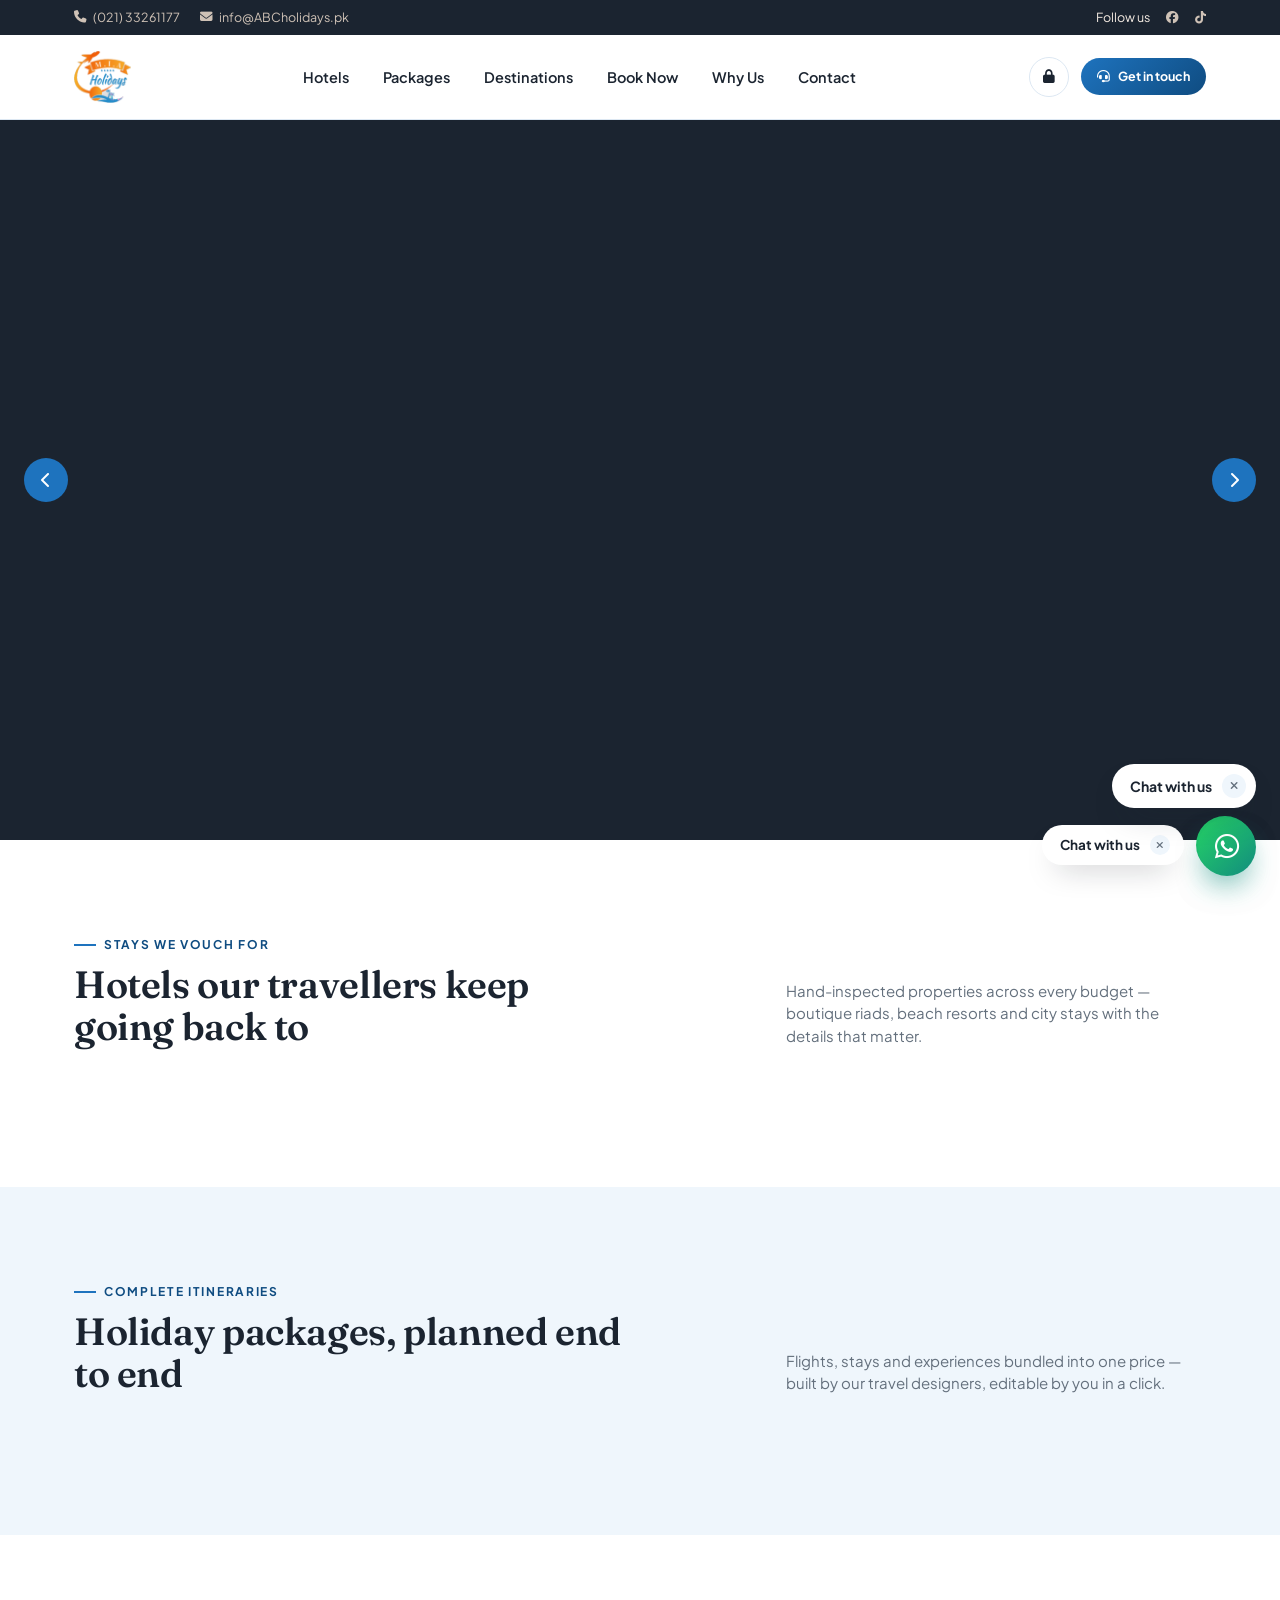
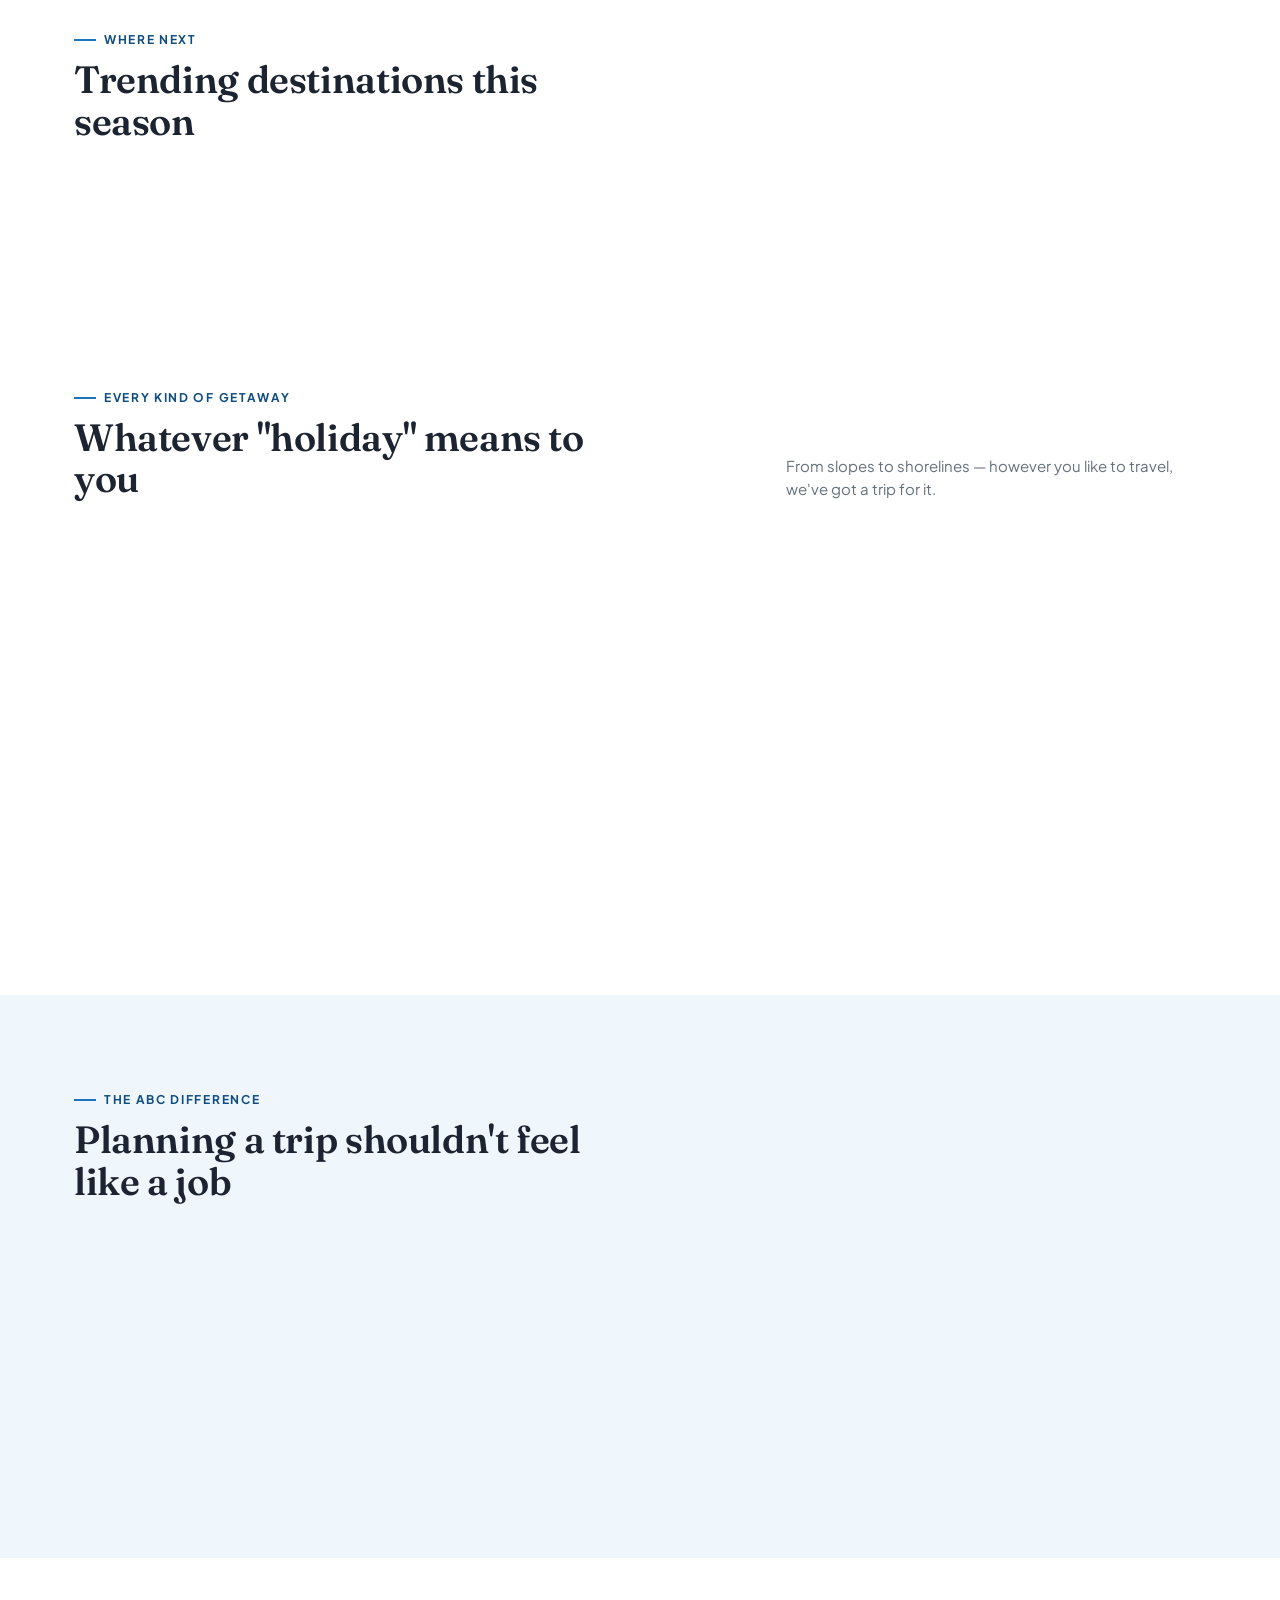
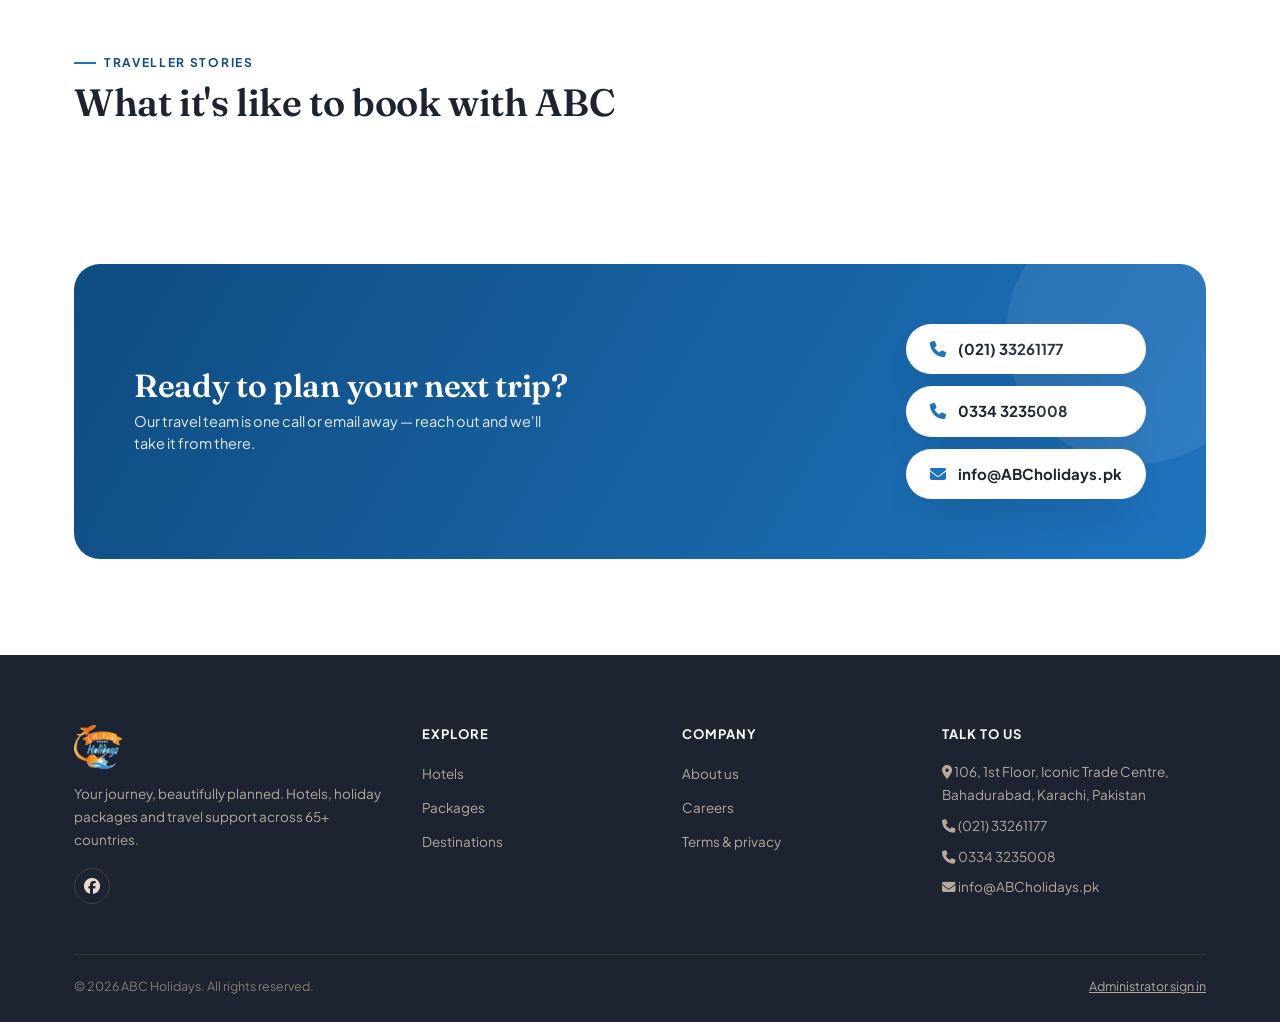
==== commit 24da40cf: "Changed" ====
--- a/index.html
+++ b/index.html
@@ -92,44 +92,82 @@
 .icon-btn:hover{border-color:var(--orange);color:var(--orange-deep);}
 .hamburger{display:none;}
 
-/* ============ HERO ============ */
-.hero{
-  position:relative;overflow:hidden;
-  background:radial-gradient(ellipse 900px 500px at 15% -10%, #DCEEFB 0%, transparent 60%),
-             radial-gradient(ellipse 700px 500px at 100% 0%, #EAF4FF 0%, transparent 55%),
-             var(--cream);
-  padding:76px 0 130px;
-}
-.hero .container{display:grid;grid-template-columns:1.05fr .95fr;gap:50px;align-items:center;}
-.hero-badge{
-  display:inline-flex;align-items:center;gap:8px;background:#fff;border:1px solid var(--line);
-  padding:7px 14px 7px 7px;border-radius:999px;font-size:12.5px;font-weight:700;margin-bottom:22px;box-shadow:0 6px 16px -10px rgba(0,0,0,.2);
-}
-.hero-badge .dot{width:26px;height:26px;border-radius:50%;background:linear-gradient(135deg,var(--gold),var(--orange));display:flex;align-items:center;justify-content:center;color:#fff;font-size:11px;}
-.hero h1{font-size:56px;margin-bottom:20px;}
-.hero h1 em{font-style:italic;color:var(--orange-deep);}
-.hero p.lead{font-size:17px;color:var(--ink-soft);max-width:480px;margin-bottom:32px;}
-.hero-ctas{display:flex;gap:14px;margin-bottom:44px;}
-.hero-stats{display:flex;gap:36px;}
-.hero-stats div h3{font-size:26px;color:var(--orange-deep);}
-.hero-stats div p{font-size:12.5px;color:var(--ink-soft);font-weight:600;text-transform:uppercase;letter-spacing:.06em;}
-
-.hero-visual{position:relative;height:460px;}
-.hero-card{
-  position:absolute;border-radius:22px;overflow:hidden;box-shadow:0 30px 60px -25px rgba(27,36,48,.35);
-}
-.hc1{width:78%;height:80%;top:0;right:0;background:linear-gradient(160deg,var(--orange-light),var(--orange) 60%,var(--orange-deep));}
-.hc1::after{content:'';position:absolute;inset:0;background-image:var(--hero-img, url('[data-uri]'));background-size:cover;background-position:center;mix-blend-mode:multiply;opacity:.85;}
-.hc2{width:56%;height:44%;bottom:0;left:0;background:#fff;padding:18px;display:flex;flex-direction:column;justify-content:space-between;}
-.hc2 .weather-emoji{font-size:30px;}
-.hc2 h4{font-size:15px;}
-.hc2 p{font-size:12px;color:var(--ink-soft);}
-.hc2 .price-tag{align-self:flex-start;background:var(--cream);color:var(--orange-deep);font-weight:800;font-size:13px;padding:5px 12px;border-radius:999px;}
-.hero .fly-badge{
-  position:absolute;top:26px;left:-14px;background:#fff;border-radius:16px;padding:12px 16px;box-shadow:0 16px 30px -14px rgba(0,0,0,.25);
-  display:flex;align-items:center;gap:10px;font-weight:700;font-size:13px;
-}
-.hero .fly-badge i{color:var(--orange);}
+/* ============ HERO BANNER (carousel) ============ */
+.hero-banner{
+  position:relative;width:100%;height:88vh;min-height:520px;max-height:720px;overflow:hidden;background:var(--ink);
+}
+.hb-track{position:relative;width:100%;height:100%;}
+.hb-slide{
+  position:absolute;inset:0;background-size:cover;background-position:center;
+  opacity:0;transition:opacity .6s ease;display:flex;align-items:center;
+}
+.hb-slide.active{opacity:1;}
+.hb-slide::before{content:'';position:absolute;inset:0;background:linear-gradient(90deg, rgba(15,20,28,.55) 10%, rgba(15,20,28,.15) 55%, rgba(15,20,28,.05) 100%);}
+.hb-content{position:relative;z-index:2;max-width:760px;padding:0 60px;color:#fff;}
+.hb-badge{
+  display:inline-block;background:var(--orange);color:#fff;font-weight:800;font-size:14px;letter-spacing:.04em;
+  padding:10px 22px;border-radius:8px;margin-bottom:18px;text-transform:uppercase;
+}
+.hb-headline{
+  font-family:'Fraunces',serif;font-weight:700;font-size:64px;line-height:1.02;color:#fff;margin-bottom:16px;
+  text-transform:uppercase;letter-spacing:-0.01em;
+}
+.hb-subtext{font-size:17px;font-weight:600;color:#EAF2FA;letter-spacing:.02em;margin-bottom:34px;text-transform:uppercase;}
+.hb-cta{
+  display:inline-flex;align-items:center;gap:14px;background:rgba(15,20,28,.72);backdrop-filter:blur(4px);
+  color:#fff;font-weight:800;font-size:16px;padding:16px 26px;border-radius:10px;letter-spacing:.02em;
+  transition:transform .2s ease, background .2s ease;
+}
+.hb-cta:hover{transform:translateY(-2px);background:rgba(15,20,28,.88);}
+.hb-cta .hb-cta-highlight{color:var(--orange-light);}
+.hb-cta i{margin-left:2px;}
+
+.hb-arrow{
+  position:absolute;top:50%;transform:translateY(-50%);width:44px;height:44px;border-radius:50%;z-index:3;
+  background:var(--orange);color:#fff;display:flex;align-items:center;justify-content:center;font-size:16px;
+  transition:background .2s ease, transform .2s ease;
+}
+.hb-arrow:hover{background:var(--orange-deep);transform:translateY(-50%) scale(1.06);}
+.hb-prev{left:24px;}
+.hb-next{right:24px;}
+.hb-dots{position:absolute;bottom:24px;left:50%;transform:translateX(-50%);display:flex;gap:8px;z-index:3;}
+.hb-dot{width:8px;height:8px;border-radius:50%;background:rgba(255,255,255,.5);cursor:pointer;transition:all .2s ease;}
+.hb-dot.active{background:#fff;width:22px;border-radius:5px;}
+
+.hb-admin-controls{position:absolute;top:20px;right:24px;display:none;gap:8px;z-index:4;}
+body.is-admin .hb-admin-controls{display:flex;}
+.hb-admin-btn{
+  width:36px;height:36px;border-radius:50%;background:rgba(15,20,28,.75);color:#fff;display:flex;align-items:center;
+  justify-content:center;font-size:13px;transition:background .2s ease, transform .2s ease;
+}
+.hb-admin-btn:hover{background:var(--orange);transform:scale(1.06);}
+
+/* ============ FLOATING WHATSAPP CHAT ============ */
+.wa-float{position:fixed;right:24px;bottom:24px;z-index:150;display:flex;flex-direction:column;align-items:flex-end;gap:10px;}
+.wa-pill{
+  display:flex;align-items:center;gap:10px;background:#fff;border-radius:999px;padding:10px 10px 10px 18px;
+  box-shadow:0 16px 32px -14px rgba(27,36,48,.35);font-weight:700;font-size:14px;color:var(--ink);
+  animation:fadeInUp .5s ease .6s both;
+}
+.wa-pill button{width:24px;height:24px;border-radius:50%;background:var(--cream);display:flex;align-items:center;justify-content:center;font-size:11px;color:var(--ink-soft);}
+.wa-pill button:hover{background:var(--line);}
+.wa-btn{
+  width:58px;height:58px;border-radius:50%;background:linear-gradient(135deg,#25D366,#128C7E);color:#fff;font-size:28px;
+  display:flex;align-items:center;justify-content:center;box-shadow:0 16px 32px -12px rgba(18,140,126,.55);
+  transition:transform .2s ease;
+}
+.wa-btn:hover{transform:translateY(-3px) scale(1.05);}
+
+@media(max-width:680px){
+  .hero-banner{height:78vh;min-height:440px;}
+  .hb-content{padding:0 26px;}
+  .hb-headline{font-size:38px;}
+  .hb-subtext{font-size:13.5px;}
+  .hb-cta{font-size:13px;padding:13px 18px;}
+  .hb-arrow{width:36px;height:36px;font-size:13px;}
+  .wa-pill span{display:none;}
+  .wa-pill{padding:10px;}
+}
 
 /* ============ SEARCH WIDGET (boarding pass style) ============ */
 .search-wrap{margin-top:-70px;position:relative;z-index:20;}
@@ -356,8 +394,6 @@
 
 /* Responsive */
 @media(max-width:980px){
-  .hero .container{grid-template-columns:1fr;}
-  .hero-visual{display:none;}
   .grid{grid-template-columns:repeat(2,1fr);}
   .feat-grid{grid-template-columns:repeat(2,1fr);}
   .testi-grid{grid-template-columns:1fr;}
@@ -385,11 +421,7 @@
 @keyframes spinSlow{from{transform:rotate(0deg);}to{transform:rotate(360deg);}}
 
 /* Hero entrance */
-.hero-copy{animation:fadeInUp .8s cubic-bezier(.22,1,.36,1) both;}
-.hero-visual{animation:fadeInUp .9s cubic-bezier(.22,1,.36,1) .15s both;}
-.hero-badge .dot{animation:pulseSoft 2.6s ease-in-out infinite;}
-.hc1{animation:floatSlow 6s ease-in-out infinite;}
-.fly-badge{animation:fadeInUp .8s cubic-bezier(.22,1,.36,1) .3s both;}
+.hb-content{animation:fadeInUp .8s cubic-bezier(.22,1,.36,1) both;}
 
 /* Scroll-reveal (JS adds .in-view when element enters viewport) */
 .reveal{opacity:0;transform:translateY(28px);transition:opacity .7s cubic-bezier(.16,.8,.24,1), transform .7s cubic-bezier(.16,.8,.24,1);}
@@ -498,6 +530,33 @@
   .moments-grid{grid-template-columns:1fr;}
 }
 
+/* ============ FLOATING WHATSAPP CHAT BUBBLE ============ */
+.floating-chat{
+  position:fixed;bottom:26px;right:26px;z-index:150;display:flex;align-items:center;gap:12px;
+}
+.chat-tooltip{
+  background:#fff;padding:10px 14px 10px 18px;border-radius:999px;box-shadow:0 14px 30px -14px rgba(15,20,28,.35);
+  font-weight:700;font-size:13.5px;color:var(--ink);display:flex;align-items:center;gap:10px;
+  animation:fadeInUp .6s cubic-bezier(.22,1,.36,1) 1.2s both;
+}
+.chat-tooltip-close{
+  width:20px;height:20px;border-radius:50%;background:var(--cream);color:var(--ink-soft);
+  display:flex;align-items:center;justify-content:center;font-size:10px;flex-shrink:0;
+}
+.chat-tooltip-close:hover{background:var(--ink);color:#fff;}
+.chat-tooltip.hidden{display:none;}
+.chat-bubble{
+  width:58px;height:58px;border-radius:50%;background:linear-gradient(135deg,#25D366,#128C7E);color:#fff;
+  display:flex;align-items:center;justify-content:center;font-size:27px;box-shadow:0 16px 32px -12px rgba(18,140,126,.55);
+  transition:transform .25s cubic-bezier(.22,1,.36,1);animation:pulseSoft 3s ease-in-out infinite;
+}
+.chat-bubble:hover{transform:scale(1.08);}
+@media(max-width:680px){
+  .floating-chat{bottom:18px;right:18px;}
+  .chat-tooltip{display:none;}
+  .chat-bubble{width:52px;height:52px;font-size:24px;}
+}
+
 </style>
 </head>
 <body>
@@ -546,35 +605,16 @@
   </nav>
 </header>
 
-<!-- HERO -->
-<section class="hero">
-  <div class="container">
-    <div class="hero-copy">
-      <div class="hero-badge"><span class="dot"><i class="fa-solid fa-star"></i></span> <span id="heroBadgeText">Rated 4.9 by 12,000+ travellers</span></div>
-      <h1 id="heroHeadline">Holidays that feel<br><em>hand-picked</em>, not off the shelf.</h1>
-      <p class="lead" id="heroLead">ABC Holidays curates hotels, escapes and full itineraries across the globe — real people planning real trips, from a weekend in Skardu to a honeymoon in Santorini.</p>
-      <div class="hero-ctas">
-        <a href="#hotels" class="btn btn-primary"><i class="fa-solid fa-hotel"></i> Browse hotels</a>
-        <a href="#packages" class="btn btn-outline"><i class="fa-solid fa-suitcase-rolling"></i> View packages</a>
-      </div>
-      <div class="hero-stats">
-        <div><h3>240+</h3><p>Hotel partners</p></div>
-        <div><h3>65</h3><p>Countries covered</p></div>
-        <div><h3>12K+</h3><p>Happy travellers</p></div>
-      </div>
-    </div>
-    <div class="hero-visual">
-      <div class="fly-badge"><i class="fa-solid fa-paper-plane"></i> <span id="cFlyBadge">Next departure: Fri, 9:40 AM</span></div>
-      <div class="hero-card hc1" id="heroVisualCard"></div>
-      <div class="hero-card hc2">
-        <div>
-          <div class="weather-emoji" id="cHeroWeather">☀️ 28°C</div>
-          <h4 id="cHeroLocation">Maldives, Water Villa</h4>
-          <p id="cHeroDesc">Clear skies this week — perfect for the overwater suite.</p>
-        </div>
-        <span class="price-tag" id="cHeroPrice">From ₨189/night</span>
-      </div>
-    </div>
+<!-- HERO BANNER (carousel, admin-editable slides) -->
+<section class="hero-banner" id="heroBanner">
+  <div class="hb-track" id="heroBannerTrack"></div>
+  <button class="hb-arrow hb-prev" onclick="heroSlideStep(-1)" aria-label="Previous slide"><i class="fa-solid fa-chevron-left"></i></button>
+  <button class="hb-arrow hb-next" onclick="heroSlideStep(1)" aria-label="Next slide"><i class="fa-solid fa-chevron-right"></i></button>
+  <div class="hb-dots" id="heroBannerDots"></div>
+  <div class="hb-admin-controls">
+    <button class="hb-admin-btn" onclick="openHeroSlideEdit(currentHeroSlideIndex)" title="Edit this slide"><i class="fa-solid fa-pen"></i></button>
+    <button class="hb-admin-btn" onclick="deleteHeroSlide(currentHeroSlideIndex)" title="Delete this slide"><i class="fa-solid fa-trash"></i></button>
+    <button class="hb-admin-btn" onclick="openHeroSlideEdit(null)" title="Add new slide"><i class="fa-solid fa-plus"></i></button>
   </div>
 </section>
 
@@ -631,19 +671,19 @@
     </div>
     <div class="moments-grid">
       <div class="moment-card reveal">
-        <img src="[data-uri]" alt="Skiing down a snowy mountain slope">
+        <img src="[data-uri]" alt="Skiing down a snowy mountain slope" id="cMoment1Img">
         <div class="moment-label"><i class="fa-solid fa-person-skiing"></i> <span id="cMoment1">Ski escapes</span></div>
       </div>
       <div class="moment-card reveal">
-        <img src="[data-uri]" alt="Hot air balloons at sunrise">
+        <img src="[data-uri]" alt="Hot air balloons at sunrise" id="cMoment2Img">
         <div class="moment-label"><i class="fa-solid fa-wind"></i> <span id="cMoment2">Hot air ballooning</span></div>
       </div>
       <div class="moment-card reveal">
-        <img src="[data-uri]" alt="Hiking a mountain trail at sunset">
+        <img src="[data-uri]" alt="Hiking a mountain trail at sunset" id="cMoment3Img">
         <div class="moment-label"><i class="fa-solid fa-person-hiking"></i> <span id="cMoment3">Mountain treks</span></div>
       </div>
       <div class="moment-card reveal">
-        <img src="[data-uri]" alt="Couple walking along a beach at sunset">
+        <img src="[data-uri]" alt="Couple walking along a beach at sunset" id="cMoment4Img">
         <div class="moment-label"><i class="fa-solid fa-umbrella-beach"></i> <span id="cMoment4">Beach walks</span></div>
       </div>
     </div>
@@ -822,6 +862,32 @@
       <div class="form-group"><label>Tag / short description</label><input type="text" id="dTag" placeholder="e.g. Whitewashed cliffs" required></div>
       <div class="form-group"><label>Image URL</label><input type="text" id="dImg" placeholder="https://images.unsplash.com/..."></div>
       <button class="btn btn-primary" type="submit"><i class="fa-solid fa-floppy-disk"></i> Save destination</button>
+    </form>
+  </div>
+</div>
+
+<!-- Hero banner slide edit/add modal -->
+<div class="modal-overlay" id="heroSlideEditOverlay">
+  <div class="modal wide">
+    <button class="modal-close" data-close="heroSlideEditOverlay"><i class="fa-solid fa-xmark"></i></button>
+    <h3 id="hsEditTitle">Edit hero slide</h3>
+    <p class="sub">This is the big full-width banner at the very top of your site.</p>
+    <form id="heroSlideEditForm">
+      <div class="form-group">
+        <label>Background image</label>
+        <div style="display:flex;align-items:center;gap:14px;">
+          <img id="hsImgPreview" src="" alt="Slide preview" style="height:60px;width:100px;object-fit:cover;border-radius:8px;background:var(--cream);">
+          <input type="file" id="hsImgFile" accept="image/*" style="flex:1;">
+        </div>
+      </div>
+      <div class="form-group"><label>Badge text</label><input type="text" id="hsBadge" placeholder="e.g. ESCAPE TO PARADISE" required></div>
+      <div class="form-group"><label>Headline</label><input type="text" id="hsHeadline" placeholder="e.g. THIS SUMMER" required></div>
+      <div class="form-group"><label>Subtext</label><input type="text" id="hsSubtext" placeholder="e.g. Unforgettable beach holidays & international getaways" required></div>
+      <div class="form-row">
+        <div class="form-group"><label>Button text (white part)</label><input type="text" id="hsCtaMain" placeholder="e.g. BOOK YOUR" required></div>
+        <div class="form-group"><label>Button text (highlighted part)</label><input type="text" id="hsCtaHighlight" placeholder="e.g. SUMMER ESCAPE" required></div>
+      </div>
+      <button class="btn btn-primary" type="submit"><i class="fa-solid fa-floppy-disk"></i> Save slide</button>
     </form>
   </div>
 </div>
@@ -874,31 +940,8 @@
   <div class="modal wide">
     <button class="modal-close" data-close="contentEditOverlay"><i class="fa-solid fa-xmark"></i></button>
     <h3>Edit page text</h3>
-    <p class="sub">Every headline and blurb on the landing page, all in one place.</p>
+    <p class="sub">Every headline and blurb on the landing page, all in one place. (The hero banner itself is edited separately — use the pencil icon on the banner.)</p>
     <form id="contentEditForm">
-      <p class="sub" style="margin-bottom:12px;font-weight:700;color:var(--ink);">Hero</p>
-      <div class="form-group"><label>Badge text</label><input type="text" id="cfHeroBadge" required></div>
-      <div class="form-group"><label>Headline <span style="font-weight:400;color:var(--ink-soft);">(optional: &lt;br&gt; for a line break, &lt;em&gt;word&lt;/em&gt; to italicize)</span></label><textarea id="cfHeroHeadline" rows="2" required></textarea></div>
-      <div class="form-group"><label>Subtext</label><textarea id="cfHeroLead" rows="3" required></textarea></div>
-
-      <hr style="border:none;border-top:1px solid var(--line);margin:20px 0;">
-      <p class="sub" style="margin-bottom:12px;font-weight:700;color:var(--ink);">Hero visual card</p>
-      <div class="form-group">
-        <label>Card image</label>
-        <div style="display:flex;align-items:center;gap:14px;">
-          <img id="heroImgPreview" src="" alt="Hero image preview" style="height:60px;width:80px;object-fit:cover;border-radius:8px;background:var(--cream);">
-          <input type="file" id="cfHeroImgFile" accept="image/*" style="flex:1;">
-        </div>
-      </div>
-      <div class="form-group"><label>"Next departure" badge text</label><input type="text" id="cfFlyBadge" required></div>
-      <div class="form-row">
-        <div class="form-group"><label>Weather line (e.g. ☀️ 28°C)</label><input type="text" id="cfHeroWeather" required></div>
-        <div class="form-group"><label>Location name</label><input type="text" id="cfHeroLocation" required></div>
-      </div>
-      <div class="form-group"><label>Description</label><input type="text" id="cfHeroDesc" required></div>
-      <div class="form-group"><label>Price line</label><input type="text" id="cfHeroPrice" required></div>
-
-      <hr style="border:none;border-top:1px solid var(--line);margin:20px 0;">
       <p class="sub" style="margin-bottom:12px;font-weight:700;color:var(--ink);">Hotels section</p>
       <div class="form-row">
         <div class="form-group"><label>Eyebrow</label><input type="text" id="cfHotelsEyebrow" required></div>
@@ -928,13 +971,38 @@
         <div class="form-group"><label>Heading</label><input type="text" id="cfMomentsHeading" required></div>
       </div>
       <div class="form-group"><label>Subtext</label><input type="text" id="cfMomentsSubtext" required></div>
-      <div class="form-row">
-        <div class="form-group"><label>Photo 1 caption</label><input type="text" id="cfMoment1" required></div>
-        <div class="form-group"><label>Photo 2 caption</label><input type="text" id="cfMoment2" required></div>
-      </div>
-      <div class="form-row">
-        <div class="form-group"><label>Photo 3 caption</label><input type="text" id="cfMoment3" required></div>
-        <div class="form-group"><label>Photo 4 caption</label><input type="text" id="cfMoment4" required></div>
+
+      <div class="form-group">
+        <label>Photo 1</label>
+        <div style="display:flex;align-items:center;gap:12px;margin-bottom:8px;">
+          <img id="moment1ImgPreview" src="" alt="" style="height:44px;width:60px;object-fit:cover;border-radius:6px;background:var(--cream);">
+          <input type="file" id="cfMoment1File" accept="image/*" style="flex:1;">
+        </div>
+        <input type="text" id="cfMoment1" placeholder="Caption, e.g. Ski escapes" required>
+      </div>
+      <div class="form-group">
+        <label>Photo 2</label>
+        <div style="display:flex;align-items:center;gap:12px;margin-bottom:8px;">
+          <img id="moment2ImgPreview" src="" alt="" style="height:44px;width:60px;object-fit:cover;border-radius:6px;background:var(--cream);">
+          <input type="file" id="cfMoment2File" accept="image/*" style="flex:1;">
+        </div>
+        <input type="text" id="cfMoment2" placeholder="Caption, e.g. Hot air ballooning" required>
+      </div>
+      <div class="form-group">
+        <label>Photo 3</label>
+        <div style="display:flex;align-items:center;gap:12px;margin-bottom:8px;">
+          <img id="moment3ImgPreview" src="" alt="" style="height:44px;width:60px;object-fit:cover;border-radius:6px;background:var(--cream);">
+          <input type="file" id="cfMoment3File" accept="image/*" style="flex:1;">
+        </div>
+        <input type="text" id="cfMoment3" placeholder="Caption, e.g. Mountain treks" required>
+      </div>
+      <div class="form-group">
+        <label>Photo 4</label>
+        <div style="display:flex;align-items:center;gap:12px;margin-bottom:8px;">
+          <img id="moment4ImgPreview" src="" alt="" style="height:44px;width:60px;object-fit:cover;border-radius:6px;background:var(--cream);">
+          <input type="file" id="cfMoment4File" accept="image/*" style="flex:1;">
+        </div>
+        <input type="text" id="cfMoment4" placeholder="Caption, e.g. Beach walks" required>
       </div>
 
       <hr style="border:none;border-top:1px solid var(--line);margin:20px 0;">
@@ -979,823 +1047,25 @@
 
 <div class="toast" id="toast"><i class="fa-solid fa-circle-check"></i><span id="toastMsg">Saved</span></div>
 
-<script>
-
- // Import the functions you need from the SDKs you need
-import { initializeApp } from "firebase/app";
-// TODO: Add SDKs for Firebase products that you want to use
-// https://firebase.google.com/docs/web/setup#available-libraries
-
-// Your web app's Firebase configuration
-const firebaseConfig = {
-  apiKey: "AIzaSyAuDN_k0khhingSDii2MAlY8tM0ZFyyBuQ",
-  authDomain: "abc-holidays-c9b60.firebaseapp.com",
-  projectId: "abc-holidays-c9b60",
-  storageBucket: "abc-holidays-c9b60.firebasestorage.app",
-  messagingSenderId: "966618927371",
-  appId: "1:966618927371:web:c3af0ce597703a2b5c120e"
-};
-
-// Initialize Firebase
-const app = initializeApp(firebaseConfig);
-
-
-/* ============================================================
-   ABC HOLIDAYS — data layer (persisted via window.storage, shared)
-   ============================================================ */
-const DEFAULT_HOTELS = [
-  {id:'h1', name:'Azure Reef Resort', location:'Maldives', price:189, rating:4.9, tag:'Beachfront', desc:'Overwater villas with private lagoon access and sunset dining.', images:['[data-uri]','[data-uri]']},
-  {id:'h2', name:'Riad Zahra', location:'Marrakech, Morocco', price:74, rating:4.7, tag:'Boutique', desc:'A restored 19th-century riad tucked inside the medina walls.', images:['[data-uri]','[data-uri]']},
-  {id:'h3', name:'Serin Alpine Lodge', location:'Skardu, Pakistan', price:58, rating:4.8, tag:'Mountain view', desc:'Wood-fired lodge facing the Karakoram range, breakfast included.', images:['[data-uri]','[data-uri]']},
-  {id:'h4', name:'Casa Bella Bay', location:'Amalfi Coast, Italy', price:145, rating:4.9, tag:'Sea view', desc:'Cliffside terraces overlooking the bay, five minutes from the marina.', images:['[data-uri]','[data-uri]']},
-  {id:'h5', name:'Sakura Garden Inn', location:'Kyoto, Japan', price:96, rating:4.8, tag:'Traditional', desc:'A ryokan stay with private onsen and seasonal kaiseki dinners.', images:['[data-uri]','[data-uri]']},
-  {id:'h6', name:'Palm Dune Resort', location:'Dubai, UAE', price:210, rating:4.6, tag:'Luxury', desc:'Desert-facing pools with a private beach club and spa.', images:['[data-uri]','[data-uri]']}
-];
-const DEFAULT_PACKAGES = [
-  {id:'p1', name:'Bali Escape — 6 Days', location:'Bali, Indonesia', price:699, rating:4.9, tag:'Flights + hotel', desc:'Ubud jungle villa, Uluwatu sunset, and a private snorkel day.', images:['[data-uri]','[data-uri]']},
-  {id:'p2', name:'Istanbul Heritage — 5 Days', location:'Istanbul, Turkey', price:549, rating:4.8, tag:'Guided tours', desc:'Hagia Sophia, Bosphorus cruise and a Turkish bath evening.', images:['[data-uri]','[data-uri]']},
-  {id:'p3', name:'Swiss Alps Retreat — 7 Days', location:'Interlaken, Switzerland', price:1290, rating:5.0, tag:'All-inclusive', desc:'Jungfrau rail journey, lakeside chalet and fondue night.', images:['[data-uri]','[data-uri]']}
-];
-const DEFAULT_DESTINATIONS = [
-  {id:'d1', name:'Santorini, Greece', tag:'Whitewashed cliffs', img:'[data-uri]'},
-  {id:'d2', name:'Kyoto, Japan', tag:'Temples & gardens', img:'[data-uri]'},
-  {id:'d3', name:'Cape Town, S. Africa', tag:'Coastline & vineyards', img:'[data-uri]'},
-  {id:'d4', name:'Hunza Valley', tag:'Peaks & orchards', img:'[data-uri]'},
-  {id:'d5', name:'Paris, France', tag:'Timeless city breaks', img:'[data-uri]'}
-];
-const DEFAULT_SETTINGS = {
-  siteName: 'ABC Holidays',
-  logo: 'logo.png',
-  phone1: '(021) 33261177',
-  phone2: '0334 3235008',
-  email: 'info@ABCholidays.pk',
-  address: '106, 1st Floor, Iconic Trade Centre, Bahadurabad, Karachi, Pakistan',
-  facebook: 'https://www.facebook.com/M.I.AHOLIDAYS/'
-};
-const DEFAULT_CONTENT = {
-  heroBadge: 'Rated 4.9 by 12,000+ travellers',
-  heroHeadline: 'Holidays that feel<br><em>hand-picked</em>, not off the shelf.',
-  heroLead: 'ABC Holidays curates hotels, escapes and full itineraries across the globe — real people planning real trips, from a weekend in Skardu to a honeymoon in Santorini.',
-  heroImage: '[data-uri]',
-  flyBadge: 'Next departure: Fri, 9:40 AM',
-  heroWeather: '☀️ 28°C',
-  heroLocation: 'Maldives, Water Villa',
-  heroDesc: 'Clear skies this week — perfect for the overwater suite.',
-  heroPrice: 'From ₨189/night',
-  hotelsEyebrow: 'Stays we vouch for',
-  hotelsHeading: 'Hotels our travellers keep going back to',
-  hotelsSubtext: 'Hand-inspected properties across every budget — boutique riads, beach resorts and city stays with the details that matter.',
-  packagesEyebrow: 'Complete itineraries',
-  packagesHeading: 'Holiday packages, planned end to end',
-  packagesSubtext: 'Flights, stays and experiences bundled into one price — built by our travel designers, editable by you in a click.',
-  destEyebrow: 'Where next',
-  destHeading: 'Trending destinations this season',
-  momentsEyebrow: 'Every kind of getaway',
-  momentsHeading: 'Whatever "holiday" means to you',
-  momentsSubtext: "From slopes to shorelines — however you like to travel, we've got a trip for it.",
-  moment1: 'Ski escapes',
-  moment2: 'Hot air ballooning',
-  moment3: 'Mountain treks',
-  moment4: 'Beach walks',
-  whyEyebrow: 'The ABC difference',
-  whyHeading: "Planning a trip shouldn't feel like a job",
-  feat1Title: 'Best price promise',
-  feat1Desc: "Found it cheaper elsewhere? We'll match it, no questions asked.",
-  feat2Title: '24/7 real support',
-  feat2Desc: 'A human travel expert, not a bot, whenever your plans change.',
-  feat3Title: 'Free cancellation',
-  feat3Desc: 'Flexible dates on most stays, up to 48 hours before check-in.',
-  feat4Title: 'Curated itineraries',
-  feat4Desc: 'Every package is built and tested by our own travel designers.',
-  testiEyebrow: 'Traveller stories',
-  testiHeading: "What it's like to book with ABC",
-  ctaHeading: 'Ready to plan your next trip?',
-  ctaSubtext: "Our travel team is one call or email away — reach out and we'll take it from there."
-};
-const DEFAULT_TESTIMONIALS = [
-  {id:'t1', name:'Ayesha K.', location:'Maldives, June 2026', quote:'Booked our honeymoon in Maldives through ABC — every detail was handled, right down to the sunset dinner reservation.', rating:5},
-  {id:'t2', name:'Hamza R.', location:'Skardu, May 2026', quote:'The Skardu package saved me hours of planning. Hotels were exactly as described and support answered in minutes.', rating:5},
-  {id:'t3', name:'Sana M.', location:'Istanbul, April 2026', quote:'Changed our dates twice and it was handled without any fuss. This is now our go-to for every family trip.', rating:4.5}
-];
-const BOOKING_WHATSAPP_NUMBER = '923332311922'; // 03332311922 in international format, no leading 0/+
-
-/* Static list of popular countries & cities for the booking destination search,
-   merged at runtime with whatever hotels/packages/destinations the admin has added. */
-const STATIC_DESTINATIONS = [
-  {name:'Pakistan', type:'country'}, {name:'Karachi', type:'city'}, {name:'Lahore', type:'city'},
-  {name:'Islamabad', type:'city'}, {name:'Skardu', type:'city'}, {name:'Hunza', type:'city'}, {name:'Murree', type:'city'},
-  {name:'UAE', type:'country'}, {name:'Dubai', type:'city'}, {name:'Abu Dhabi', type:'city'},
-  {name:'Turkey', type:'country'}, {name:'Istanbul', type:'city'},
-  {name:'Maldives', type:'country'}, {name:'Male', type:'city'},
-  {name:'Thailand', type:'country'}, {name:'Bangkok', type:'city'}, {name:'Phuket', type:'city'},
-  {name:'Malaysia', type:'country'}, {name:'Kuala Lumpur', type:'city'},
-  {name:'Indonesia', type:'country'}, {name:'Bali', type:'city'},
-  {name:'Saudi Arabia', type:'country'}, {name:'Jeddah', type:'city'}, {name:'Makkah', type:'city'}, {name:'Madinah', type:'city'},
-  {name:'United Kingdom', type:'country'}, {name:'London', type:'city'},
-  {name:'France', type:'country'}, {name:'Paris', type:'city'},
-  {name:'Italy', type:'country'}, {name:'Rome', type:'city'}, {name:'Amalfi Coast', type:'city'},
-  {name:'Switzerland', type:'country'}, {name:'Interlaken', type:'city'}, {name:'Zurich', type:'city'},
-  {name:'Japan', type:'country'}, {name:'Tokyo', type:'city'}, {name:'Kyoto', type:'city'},
-  {name:'Singapore', type:'country'},
-  {name:'Sri Lanka', type:'country'}, {name:'Colombo', type:'city'},
-  {name:'Egypt', type:'country'}, {name:'Cairo', type:'city'},
-  {name:'Morocco', type:'country'}, {name:'Marrakech', type:'city'},
-  {name:'Spain', type:'country'}, {name:'Barcelona', type:'city'},
-  {name:'Greece', type:'country'}, {name:'Santorini', type:'city'}, {name:'Athens', type:'city'},
-  {name:'Azerbaijan', type:'country'}, {name:'Baku', type:'city'},
-  {name:'Georgia', type:'country'}, {name:'Tbilisi', type:'city'},
-  {name:'Qatar', type:'country'}, {name:'Doha', type:'city'},
-  {name:'South Africa', type:'country'}, {name:'Cape Town', type:'city'},
-  {name:'USA', type:'country'}, {name:'New York', type:'city'},
-  {name:'Australia', type:'country'}, {name:'Sydney', type:'city'}
-];
-
-const CURRENCY = '₨'; // change this one symbol to switch currency site-wide
-const ADMIN_USER = 'administration';
-const ADMIN_PASS = 'abc1234';
-
-/* Storage abstraction: uses Claude's window.storage when available (in-chat preview),
-   falls back to the browser's own localStorage everywhere else (real hosting, local file, etc.)
-   so admin edits and bookings always actually save. */
-const hasCloudStorage = (typeof window !== 'undefined') && !!window.storage;
-async function storageGet(key){
-  if(hasCloudStorage){
-    try{ return await window.storage.get(key, true); }catch(e){ /* fall through to local */ }
-  }
-  try{
-    const v = localStorage.getItem(key);
-    return v !== null ? { value: v } : null;
-  }catch(e){ return null; }
-}
-async function storageSet(key, value){
-  if(hasCloudStorage){
-    try{ await window.storage.set(key, value, true); return true; }catch(e){ /* fall through to local */ }
-  }
-  try{ localStorage.setItem(key, value); return true; }catch(e){ return false; }
-}
-
-let state = { hotels:[], packages:[], destinations:[], testimonials:[], settings:{}, content:{}, isAdmin:false };
-let currentEdit = { type:null, id:null };
-let currentDestEditId = null;
-let currentTestiEditId = null;
-let pendingLogoDataUrl = null;
-let pendingHeroImageDataUrl = null;
-
-async function loadData(){
-  // Bump this whenever DEFAULT_HOTELS/PACKAGES/DESTINATIONS/TESTIMONIALS change, so anyone who already
-  // saved the old sample data (e.g. with broken image links) gets refreshed automatically.
-  const DATA_VERSION = '5';
-  const v = await storageGet('site:dataVersion');
-  if(!v || v.value !== DATA_VERSION){
-    await storageSet('site:hotels', JSON.stringify(DEFAULT_HOTELS));
-    await storageSet('site:packages', JSON.stringify(DEFAULT_PACKAGES));
-    await storageSet('site:destinations', JSON.stringify(DEFAULT_DESTINATIONS));
-    await storageSet('site:testimonials', JSON.stringify(DEFAULT_TESTIMONIALS));
-    await storageSet('site:dataVersion', DATA_VERSION);
-  }
-  state.hotels = await getOrSeed('site:hotels', DEFAULT_HOTELS);
-  state.packages = await getOrSeed('site:packages', DEFAULT_PACKAGES);
-  state.destinations = await getOrSeed('site:destinations', DEFAULT_DESTINATIONS);
-  state.testimonials = await getOrSeed('site:testimonials', DEFAULT_TESTIMONIALS);
-  // Merge with defaults so newly-added settings fields (e.g. hero text) always have a value
-  // even for admins who saved settings before those fields existed.
-  const savedSettings = await getOrSeed('site:settings', DEFAULT_SETTINGS);
-  state.settings = { ...DEFAULT_SETTINGS, ...savedSettings };
-  const savedContent = await getOrSeed('site:content', DEFAULT_CONTENT);
-  state.content = { ...DEFAULT_CONTENT, ...savedContent };
-  renderHotels(); renderPackages(); renderDestinations(); renderTestimonials();
-  applySettings(); applyContent();
-}
-async function getOrSeed(key, fallback){
-  try{
-    const res = await storageGet(key);
-    if(res && res.value) return JSON.parse(res.value);
-    await storageSet(key, JSON.stringify(fallback));
-    return fallback;
-  }catch(e){
-    try{ await storageSet(key, JSON.stringify(fallback)); }catch(e2){}
-    return fallback;
-  }
-}
-async function saveCollection(key, data){
-  try{ await storageSet(key, JSON.stringify(data)); }catch(e){ console.error('Save failed', e); }
-}
-
-/* ============ RENDER ============ */
-function getImages(item){
-  if(item.images && item.images.length) return item.images;
-  if(item.img) return [item.img];
-  return ['[data-uri]'];
-}
-function passCardHTML(item, type){
-  const stars = item.rating.toFixed(1);
-  const images = getImages(item);
-  const multi = images.length > 1;
-  const slidesHTML = images.map((src,i)=>
-    `<img src="${src}" alt="${item.name}" class="gallery-slide ${i===0?'active':''}" data-index="${i}" onerror="this.style.display='none'">`
-  ).join('');
-  const dotsHTML = multi ? `<div class="gallery-dots">${images.map((_,i)=>
-    `<span class="gallery-dot ${i===0?'active':''}" data-index="${i}"></span>`).join('')}</div>` : '';
-  const arrowsHTML = multi ? `
-    <button class="gallery-arrow gallery-prev" aria-label="Previous photo"><i class="fa-solid fa-chevron-left"></i></button>
-    <button class="gallery-arrow gallery-next" aria-label="Next photo"><i class="fa-solid fa-chevron-right"></i></button>` : '';
-  const countHTML = multi ? `<span class="gallery-count"><i class="fa-solid fa-images"></i> ${images.length}</span>` : '';
-  return `
-  <div class="pass-card reveal" data-id="${item.id}" data-type="${type}">
-    <div class="pass-media" data-slide-index="0" data-slide-count="${images.length}">
-      ${slidesHTML}
-      ${arrowsHTML}
-      ${dotsHTML}
-      ${countHTML}
-      <span class="pass-tag">${item.tag || (type==='package'?'Package':'Hotel')}</span>
-      <span class="pass-rating"><i class="fa-solid fa-star"></i> ${stars}</span>
-    </div>
-    <div class="pass-body">
-      <div class="pass-loc"><i class="fa-solid fa-location-dot"></i> ${item.location}</div>
-      <h3>${item.name}</h3>
-      <p class="desc">${item.desc}</p>
-    </div>
-    <div class="pass-perf"></div>
-    <div class="pass-foot">
-      <div class="pass-price"><span class="amount">${CURRENCY}${item.price}</span> <span class="per">${type==='package'?'/ person':'/ night'}</span></div>
-      <button class="pass-book" onclick="openBooking('${type}','${item.id}')"><i class="fa-solid fa-calendar-check"></i> Book now</button>
-    </div>
-    <div class="admin-edit-bar">
-      <button class="ae-edit" onclick="openEdit('${type}','${item.id}')"><i class="fa-solid fa-pen"></i> Edit</button>
-      <button class="ae-delete" onclick="deleteItem('${type}','${item.id}')"><i class="fa-solid fa-trash"></i> Delete</button>
-    </div>
-  </div>`;
-}
-function goToSlide(mediaEl, index){
-  const slides = mediaEl.querySelectorAll('.gallery-slide');
-  const dots = mediaEl.querySelectorAll('.gallery-dot');
-  const count = slides.length;
-  const target = (index + count) % count;
-  slides.forEach((s,i)=>s.classList.toggle('active', i===target));
-  dots.forEach((d,i)=>d.classList.toggle('active', i===target));
-  mediaEl.dataset.slideIndex = target;
-}
-/* Event delegation for gallery arrows/dots — works for both hotels and packages grids */
-['hotelsGrid','packagesGrid'].forEach(gridId=>{
-  document.addEventListener('click', e=>{
-    const grid = document.getElementById(gridId);
-    if(!grid || !grid.contains(e.target)) return;
-    const media = e.target.closest('.pass-media');
-    if(!media) return;
-    const current = parseInt(media.dataset.slideIndex || '0', 10);
-    if(e.target.closest('.gallery-next')){ e.stopPropagation(); goToSlide(media, current+1); }
-    else if(e.target.closest('.gallery-prev')){ e.stopPropagation(); goToSlide(media, current-1); }
-    else if(e.target.classList.contains('gallery-dot')){ e.stopPropagation(); goToSlide(media, parseInt(e.target.dataset.index,10)); }
-  });
-});
-function renderHotels(){
-  const grid = document.getElementById('hotelsGrid');
-  grid.innerHTML = state.hotels.map(h=>passCardHTML(h,'hotel')).join('') +
-    `<div class="add-card" onclick="openEdit('hotel', null)"><i class="fa-solid fa-circle-plus"></i><span>Add a new hotel</span></div>`;
-  applyAdminClass();
-  observeReveals();
-}
-function renderPackages(){
-  const grid = document.getElementById('packagesGrid');
-  grid.innerHTML = state.packages.map(p=>passCardHTML(p,'package')).join('') +
-    `<div class="add-card" onclick="openEdit('package', null)"><i class="fa-solid fa-circle-plus"></i><span>Add a new package</span></div>`;
-  applyAdminClass();
-  observeReveals();
-}
-function renderDestinations(){
-  const wrap = document.getElementById('destScroll');
-  wrap.innerHTML = state.destinations.map(d=>`
-    <div class="dest-chip reveal">
-      <img src="${d.img}" alt="${d.name}" onerror="this.style.display='none'">
-      <div class="dest-info"><h4>${d.name}</h4><p>${d.tag}</p></div>
-      <div class="dest-edit-bar">
-        <button class="de-edit" onclick="openDestEdit('${d.id}')" title="Edit"><i class="fa-solid fa-pen"></i></button>
-        <button class="de-delete" onclick="deleteDest('${d.id}')" title="Delete"><i class="fa-solid fa-trash"></i></button>
-      </div>
-    </div>`).join('') +
-    `<div class="add-dest-card" onclick="openDestEdit(null)"><i class="fa-solid fa-circle-plus"></i><span>Add destination</span></div>`;
-  observeReveals();
-}
-function openDestEdit(id){
-  if(!state.isAdmin){ openLoginModal(); return; }
-  currentDestEditId = id;
-  const item = id ? state.destinations.find(x=>x.id===id) : null;
-  document.getElementById('destEditTitle').textContent = item ? 'Edit destination' : 'Add a new destination';
-  document.getElementById('dName').value = item ? item.name : '';
-  document.getElementById('dTag').value = item ? item.tag : '';
-  document.getElementById('dImg').value = item ? item.img : '';
-  openModal('destEditOverlay');
-}
-document.getElementById('destEditForm').addEventListener('submit', async e=>{
-  e.preventDefault();
-  const payload = {
-    id: currentDestEditId || ('d'+Date.now()),
-    name: document.getElementById('dName').value.trim(),
-    tag: document.getElementById('dTag').value.trim(),
-    img: document.getElementById('dImg').value.trim() || '[data-uri]'
-  };
-  if(currentDestEditId){
-    const idx = state.destinations.findIndex(x=>x.id===currentDestEditId);
-    state.destinations[idx] = payload;
-  }else{
-    state.destinations.push(payload);
-  }
-  await saveCollection('site:destinations', state.destinations);
-  renderDestinations();
-  closeModal('destEditOverlay');
-  toast(currentDestEditId ? 'Destination updated' : 'Destination added');
-});
-async function deleteDest(id){
-  if(!state.isAdmin) return;
-  if(!confirm('Remove this destination for all visitors?')) return;
-  const idx = state.destinations.findIndex(x=>x.id===id);
-  if(idx>-1) state.destinations.splice(idx,1);
-  await saveCollection('site:destinations', state.destinations);
-  renderDestinations();
-  toast('Destination removed');
-}
-
-/* ============ TESTIMONIALS (FEEDBACKS) ============ */
-function starsHTML(rating){
-  const full = Math.floor(rating);
-  const half = rating - full >= 0.5;
-  let html = '';
-  for(let i=0;i<full;i++) html += '<i class="fa-solid fa-star"></i>';
-  if(half) html += '<i class="fa-solid fa-star-half-stroke"></i>';
-  const empty = 5 - full - (half?1:0);
-  for(let i=0;i<empty;i++) html += '<i class="fa-regular fa-star"></i>';
-  return html;
-}
-function renderTestimonials(){
-  const grid = document.getElementById('testiGrid');
-  grid.innerHTML = state.testimonials.map(t=>{
-    const initial = (t.name||'?').trim().charAt(0).toUpperCase();
-    return `
-    <div class="testi reveal" data-id="${t.id}">
-      <div class="stars">${starsHTML(t.rating)}</div>
-      <p class="quote">"${t.quote}"</p>
-      <div class="who"><div class="avatar">${initial}</div><div><h5>${t.name}</h5><span>${t.location}</span></div></div>
-      <div class="admin-edit-bar">
-        <button class="ae-edit" onclick="openTestiEdit('${t.id}')"><i class="fa-solid fa-pen"></i> Edit</button>
-        <button class="ae-delete" onclick="deleteTesti('${t.id}')"><i class="fa-solid fa-trash"></i> Delete</button>
-      </div>
-    </div>`;
-  }).join('') +
-    `<div class="add-card" style="min-height:220px;" onclick="openTestiEdit(null)"><i class="fa-solid fa-circle-plus"></i><span>Add feedback</span></div>`;
-  applyAdminClass();
-  observeReveals();
-}
-function openTestiEdit(id){
-  if(!state.isAdmin){ openLoginModal(); return; }
-  currentTestiEditId = id;
-  const item = id ? state.testimonials.find(x=>x.id===id) : null;
-  document.getElementById('testiEditTitle').textContent = item ? 'Edit feedback' : 'Add new feedback';
-  document.getElementById('tName').value = item ? item.name : '';
-  document.getElementById('tLocation').value = item ? item.location : '';
-  document.getElementById('tQuote').value = item ? item.quote : '';
-  document.getElementById('tRating').value = item ? item.rating : 5;
-  openModal('testiEditOverlay');
-}
-document.getElementById('testiEditForm').addEventListener('submit', async e=>{
-  e.preventDefault();
-  const payload = {
-    id: currentTestiEditId || ('t'+Date.now()),
-    name: document.getElementById('tName').value.trim(),
-    location: document.getElementById('tLocation').value.trim(),
-    quote: document.getElementById('tQuote').value.trim(),
-    rating: Math.max(0, Math.min(5, parseFloat(document.getElementById('tRating').value) || 5))
-  };
-  if(currentTestiEditId){
-    const idx = state.testimonials.findIndex(x=>x.id===currentTestiEditId);
-    state.testimonials[idx] = payload;
-  }else{
-    state.testimonials.push(payload);
-  }
-  await saveCollection('site:testimonials', state.testimonials);
-  renderTestimonials();
-  closeModal('testiEditOverlay');
-  toast(currentTestiEditId ? 'Feedback updated' : 'Feedback added');
-});
-async function deleteTesti(id){
-  if(!state.isAdmin) return;
-  if(!confirm('Remove this feedback for all visitors?')) return;
-  const idx = state.testimonials.findIndex(x=>x.id===id);
-  if(idx>-1) state.testimonials.splice(idx,1);
-  await saveCollection('site:testimonials', state.testimonials);
-  renderTestimonials();
-  toast('Feedback removed');
-}
-
-/* ============ SCROLL-REVEAL ANIMATIONS ============ */
-const revealObserver = new IntersectionObserver((entries)=>{
-  entries.forEach(entry=>{
-    if(entry.isIntersecting){
-      entry.target.classList.add('in-view');
-      revealObserver.unobserve(entry.target);
-    }
-  });
-}, { threshold: 0.12, rootMargin: '0px 0px -40px 0px' });
-function observeReveals(){
-  document.querySelectorAll('.reveal:not(.observed)').forEach(el=>{
-    el.classList.add('observed');
-    revealObserver.observe(el);
-  });
-}
-function applyAdminClass(){
-  document.body.classList.toggle('is-admin', state.isAdmin);
-  document.querySelectorAll('.pass-card').forEach(c=>c.classList.toggle('editing', state.isAdmin));
-}
-
-/* ============ TOAST ============ */
-function toast(msg){
-  const t = document.getElementById('toast');
-  document.getElementById('toastMsg').textContent = msg;
-  t.classList.add('show');
-  setTimeout(()=>t.classList.remove('show'), 2600);
-}
-
-/* ============ MODAL HELPERS ============ */
-function openModal(id){ document.getElementById(id).classList.add('show'); }
-function closeModal(id){ document.getElementById(id).classList.remove('show'); }
-document.querySelectorAll('[data-close]').forEach(b=>b.addEventListener('click', ()=>closeModal(b.dataset.close)));
-document.querySelectorAll('.modal-overlay').forEach(ov=>ov.addEventListener('click', e=>{ if(e.target===ov) ov.classList.remove('show'); }));
-
-/* ============ ADMIN LOGIN ============ */
-function refreshAdminUI(){
-  document.getElementById('adminBar').classList.toggle('show', state.isAdmin);
-  document.getElementById('adminLoginBtn').innerHTML = state.isAdmin ? '<i class="fa-solid fa-user-check"></i>' : '<i class="fa-solid fa-lock"></i>';
-  applyAdminClass();
-}
-function openLoginModal(){ document.getElementById('loginError').style.display='none'; openModal('loginOverlay'); }
-document.getElementById('adminLoginBtn').addEventListener('click', ()=>{ if(!state.isAdmin) openLoginModal(); });
-document.getElementById('navBookNow').addEventListener('click', e=>{ e.preventDefault(); openBooking(null, null); });
-document.getElementById('adminLoginBtn2').addEventListener('click', ()=>{ if(!state.isAdmin) openLoginModal(); });
-document.getElementById('logoutBtn').addEventListener('click', ()=>{
-  state.isAdmin = false; refreshAdminUI(); toast('Signed out of admin mode');
-});
-document.getElementById('loginForm').addEventListener('submit', e=>{
-  e.preventDefault();
-  const u = document.getElementById('loginUser').value.trim();
-  const p = document.getElementById('loginPass').value;
-  const err = document.getElementById('loginError');
-  if(u===ADMIN_USER && p===ADMIN_PASS){
-    state.isAdmin = true; err.style.display='none';
-    closeModal('loginOverlay'); refreshAdminUI();
-    document.getElementById('loginForm').reset();
-    toast('Welcome back — admin mode on');
-  }else{
-    err.style.display='block';
-  }
-});
-
-/* ============ EDIT / ADD / DELETE ============ */
-function collectionFor(type){ return type==='hotel' ? state.hotels : state.packages; }
-function keyFor(type){ return type==='hotel' ? 'site:hotels' : 'site:packages'; }
-function rerender(type){ type==='hotel' ? renderHotels() : renderPackages(); }
-
-function openEdit(type, id){
-  if(!state.isAdmin){ openLoginModal(); return; }
-  currentEdit = { type, id };
-  const list = collectionFor(type);
-  const item = id ? list.find(x=>x.id===id) : null;
-  document.getElementById('editTitle').textContent = item ? `Edit ${type}` : `Add a new ${type}`;
-  document.getElementById('fName').value = item ? item.name : '';
-  document.getElementById('fLoc').value = item ? item.location : '';
-  document.getElementById('fPrice').value = item ? item.price : '';
-  document.getElementById('fRating').value = item ? item.rating : 4.8;
-  document.getElementById('fTag').value = item ? item.tag : '';
-  document.getElementById('fImg').value = item ? getImages(item).join('\n') : '';
-  document.getElementById('fDesc').value = item ? item.desc : '';
-  openModal('editOverlay');
-}
-document.getElementById('editForm').addEventListener('submit', async e=>{
-  e.preventDefault();
-  const { type, id } = currentEdit;
-  const list = collectionFor(type);
-  const imgLines = document.getElementById('fImg').value.split('\n').map(s=>s.trim()).filter(Boolean);
-  const payload = {
-    id: id || (type[0]+Date.now()),
-    name: document.getElementById('fName').value.trim(),
-    location: document.getElementById('fLoc').value.trim(),
-    price: parseFloat(document.getElementById('fPrice').value) || 0,
-    rating: parseFloat(document.getElementById('fRating').value) || 4.5,
-    tag: document.getElementById('fTag').value.trim(),
-    images: imgLines.length ? imgLines : ['[data-uri]'],
-    desc: document.getElementById('fDesc').value.trim()
-  };
-  if(id){
-    const idx = list.findIndex(x=>x.id===id);
-    list[idx] = payload;
-  }else{
-    list.push(payload);
-  }
-  await saveCollection(keyFor(type), list);
-  rerender(type);
-  closeModal('editOverlay');
-  toast(id ? 'Changes saved' : 'Added — now live on the site');
-});
-async function deleteItem(type, id){
-  if(!state.isAdmin) return;
-  if(!confirm('Remove this listing for all visitors?')) return;
-  const list = collectionFor(type);
-  const idx = list.findIndex(x=>x.id===id);
-  if(idx>-1) list.splice(idx,1);
-  await saveCollection(keyFor(type), list);
-  rerender(type);
-  toast('Listing removed');
-}
-
-/* ============ SITE SETTINGS (name, logo, contact) ============ */
-function applySettings(){
-  const s = state.settings;
-  document.title = `${s.siteName} — Travel & Hotel Booking`;
-  document.getElementById('headerLogoImg').src = s.logo;
-  document.getElementById('headerLogoImg').alt = s.siteName;
-  document.getElementById('footerLogoImg').src = s.logo;
-  document.getElementById('footerLogoImg').alt = s.siteName;
-  document.querySelector('link[rel="icon"]').href = s.logo;
-
-  document.getElementById('topbarPhone').innerHTML = `<i class="fa-solid fa-phone"></i> ${s.phone1}`;
-  document.getElementById('topbarEmail').innerHTML = `<i class="fa-solid fa-envelope"></i> ${s.email}`;
-  document.getElementById('topbarFacebook').href = s.facebook || '#';
-  document.getElementById('footerFacebook').href = s.facebook || '#';
-
-  document.getElementById('footerAddress').innerHTML = `<i class="fa-solid fa-location-dot"></i> ${s.address}`;
-  document.getElementById('footerPhone1').innerHTML = `<i class="fa-solid fa-phone"></i> ${s.phone1}`;
-  const phone2El = document.getElementById('footerPhone2');
-  if(s.phone2){ phone2El.style.display=''; phone2El.innerHTML = `<i class="fa-solid fa-phone"></i> ${s.phone2}`; }
-  else { phone2El.style.display='none'; }
-  document.getElementById('footerEmail').innerHTML = `<i class="fa-solid fa-envelope"></i> ${s.email}`;
-  document.getElementById('footCopyright').textContent = `© 2026 ${s.siteName}. All rights reserved.`;
-
-  const digits1 = (s.phone1||'').replace(/[^0-9]/g,'');
-  const digits2 = (s.phone2||'').replace(/[^0-9]/g,'');
-  document.getElementById('ctaPhone1').href = `tel:${digits1}`;
-  document.getElementById('ctaPhone1').innerHTML = `<i class="fa-solid fa-phone"></i> ${s.phone1}`;
-  const ctaPhone2El = document.getElementById('ctaPhone2');
-  if(s.phone2){ ctaPhone2El.style.display=''; ctaPhone2El.href = `tel:${digits2}`; ctaPhone2El.innerHTML = `<i class="fa-solid fa-phone"></i> ${s.phone2}`; }
-  else { ctaPhone2El.style.display='none'; }
-  document.getElementById('ctaEmail').href = `mailto:${s.email}`;
-  document.getElementById('ctaEmail').innerHTML = `<i class="fa-solid fa-envelope"></i> ${s.email}`;
-
-  document.querySelector('.admin-bar .left span').textContent = `Admin mode — you're editing ${s.siteName} live`;
-}
-function openSettings(){
-  if(!state.isAdmin){ openLoginModal(); return; }
-  pendingLogoDataUrl = null;
-  const s = state.settings;
-  document.getElementById('sName').value = s.siteName;
-  document.getElementById('logoPreview').src = s.logo;
-  document.getElementById('sLogoFile').value = '';
-  document.getElementById('sPhone1').value = s.phone1;
-  document.getElementById('sPhone2').value = s.phone2 || '';
-  document.getElementById('sEmail').value = s.email;
-  document.getElementById('sAddress').value = s.address;
-  document.getElementById('sFacebook').value = s.facebook || '';
-  openModal('settingsOverlay');
-}
-document.getElementById('manageSiteBtn').addEventListener('click', openSettings);
-document.getElementById('sLogoFile').addEventListener('change', e=>{
-  const file = e.target.files[0];
-  if(!file) return;
-  const reader = new FileReader();
-  reader.onload = ()=>{
-    pendingLogoDataUrl = reader.result;
-    document.getElementById('logoPreview').src = pendingLogoDataUrl;
-  };
-  reader.readAsDataURL(file);
-});
-document.getElementById('settingsForm').addEventListener('submit', async e=>{
-  e.preventDefault();
-  state.settings = {
-    siteName: document.getElementById('sName').value.trim() || 'ABC Holidays',
-    logo: pendingLogoDataUrl || state.settings.logo,
-    phone1: document.getElementById('sPhone1').value.trim(),
-    phone2: document.getElementById('sPhone2').value.trim(),
-    email: document.getElementById('sEmail').value.trim(),
-    address: document.getElementById('sAddress').value.trim(),
-    facebook: document.getElementById('sFacebook').value.trim()
-  };
-  await storageSet('site:settings', JSON.stringify(state.settings));
-  applySettings();
-  closeModal('settingsOverlay');
-  toast('Site settings updated');
-});
-
-/* ============ PAGE TEXT (CONTENT) EDITOR ============ */
-function applyContent(){
-  const c = state.content;
-  document.getElementById('heroBadgeText').textContent = c.heroBadge;
-  document.getElementById('heroHeadline').innerHTML = c.heroHeadline;
-  document.getElementById('heroLead').textContent = c.heroLead;
-
-  document.getElementById('heroVisualCard').style.setProperty('--hero-img', `url('${c.heroImage}')`);
-  document.getElementById('cFlyBadge').textContent = c.flyBadge;
-  document.getElementById('cHeroWeather').textContent = c.heroWeather;
-  document.getElementById('cHeroLocation').textContent = c.heroLocation;
-  document.getElementById('cHeroDesc').textContent = c.heroDesc;
-  document.getElementById('cHeroPrice').textContent = c.heroPrice;
-
-  document.getElementById('cHotelsEyebrow').textContent = c.hotelsEyebrow;
-  document.getElementById('cHotelsHeading').textContent = c.hotelsHeading;
-  document.getElementById('cHotelsSubtext').textContent = c.hotelsSubtext;
-
-  document.getElementById('cPackagesEyebrow').textContent = c.packagesEyebrow;
-  document.getElementById('cPackagesHeading').textContent = c.packagesHeading;
-  document.getElementById('cPackagesSubtext').textContent = c.packagesSubtext;
-
-  document.getElementById('cDestEyebrow').textContent = c.destEyebrow;
-  document.getElementById('cDestHeading').textContent = c.destHeading;
-
-  document.getElementById('cMomentsEyebrow').textContent = c.momentsEyebrow;
-  document.getElementById('cMomentsHeading').textContent = c.momentsHeading;
-  document.getElementById('cMomentsSubtext').textContent = c.momentsSubtext;
-  document.getElementById('cMoment1').textContent = c.moment1;
-  document.getElementById('cMoment2').textContent = c.moment2;
-  document.getElementById('cMoment3').textContent = c.moment3;
-  document.getElementById('cMoment4').textContent = c.moment4;
-
-  document.getElementById('cWhyEyebrow').textContent = c.whyEyebrow;
-  document.getElementById('cWhyHeading').textContent = c.whyHeading;
-  document.getElementById('cFeat1Title').textContent = c.feat1Title;
-  document.getElementById('cFeat1Desc').textContent = c.feat1Desc;
-  document.getElementById('cFeat2Title').textContent = c.feat2Title;
-  document.getElementById('cFeat2Desc').textContent = c.feat2Desc;
-  document.getElementById('cFeat3Title').textContent = c.feat3Title;
-  document.getElementById('cFeat3Desc').textContent = c.feat3Desc;
-  document.getElementById('cFeat4Title').textContent = c.feat4Title;
-  document.getElementById('cFeat4Desc').textContent = c.feat4Desc;
-
-  document.getElementById('cTestiEyebrow').textContent = c.testiEyebrow;
-  document.getElementById('cTestiHeading').textContent = c.testiHeading;
-
-  document.getElementById('cCtaHeading').textContent = c.ctaHeading;
-  document.getElementById('cCtaSubtext').textContent = c.ctaSubtext;
-}
-const CONTENT_FIELD_MAP = {
-  cfHeroBadge:'heroBadge', cfHeroHeadline:'heroHeadline', cfHeroLead:'heroLead',
-  cfFlyBadge:'flyBadge', cfHeroWeather:'heroWeather', cfHeroLocation:'heroLocation',
-  cfHeroDesc:'heroDesc', cfHeroPrice:'heroPrice',
-  cfHotelsEyebrow:'hotelsEyebrow', cfHotelsHeading:'hotelsHeading', cfHotelsSubtext:'hotelsSubtext',
-  cfPackagesEyebrow:'packagesEyebrow', cfPackagesHeading:'packagesHeading', cfPackagesSubtext:'packagesSubtext',
-  cfDestEyebrow:'destEyebrow', cfDestHeading:'destHeading',
-  cfMomentsEyebrow:'momentsEyebrow', cfMomentsHeading:'momentsHeading', cfMomentsSubtext:'momentsSubtext',
-  cfMoment1:'moment1', cfMoment2:'moment2', cfMoment3:'moment3', cfMoment4:'moment4',
-  cfWhyEyebrow:'whyEyebrow', cfWhyHeading:'whyHeading',
-  cfFeat1Title:'feat1Title', cfFeat1Desc:'feat1Desc', cfFeat2Title:'feat2Title', cfFeat2Desc:'feat2Desc',
-  cfFeat3Title:'feat3Title', cfFeat3Desc:'feat3Desc', cfFeat4Title:'feat4Title', cfFeat4Desc:'feat4Desc',
-  cfTestiEyebrow:'testiEyebrow', cfTestiHeading:'testiHeading',
-  cfCtaHeading:'ctaHeading', cfCtaSubtext:'ctaSubtext'
-};
-function openContentEdit(){
-  if(!state.isAdmin){ openLoginModal(); return; }
-  const c = state.content;
-  pendingHeroImageDataUrl = null;
-  Object.entries(CONTENT_FIELD_MAP).forEach(([fieldId, key])=>{
-    document.getElementById(fieldId).value = c[key] || '';
-  });
-  document.getElementById('heroImgPreview').src = c.heroImage;
-  document.getElementById('cfHeroImgFile').value = '';
-  openModal('contentEditOverlay');
-}
-document.getElementById('editTextBtn').addEventListener('click', openContentEdit);
-document.getElementById('cfHeroImgFile').addEventListener('change', e=>{
-  const file = e.target.files[0];
-  if(!file) return;
-  const reader = new FileReader();
-  reader.onload = ()=>{
-    pendingHeroImageDataUrl = reader.result;
-    document.getElementById('heroImgPreview').src = pendingHeroImageDataUrl;
-  };
-  reader.readAsDataURL(file);
-});
-document.getElementById('contentEditForm').addEventListener('submit', async e=>{
-  e.preventDefault();
-  const newContent = {};
-  Object.entries(CONTENT_FIELD_MAP).forEach(([fieldId, key])=>{
-    newContent[key] = document.getElementById(fieldId).value.trim();
-  });
-  newContent.heroImage = pendingHeroImageDataUrl || state.content.heroImage;
-  state.content = newContent;
-  await storageSet('site:content', JSON.stringify(state.content));
-  applyContent();
-  closeModal('contentEditOverlay');
-  toast('Page text updated');
-});
-
-/* ============ BOOK NOW ============ */
-function getAllDestinationOptions(){
-  const dynamic = [];
-  state.hotels.forEach(h=>dynamic.push({name:h.location, type:'hotel location'}));
-  state.packages.forEach(p=>dynamic.push({name:p.location, type:'package location'}));
-  state.destinations.forEach(d=>dynamic.push({name:d.name, type:'destination'}));
-  const combined = [...STATIC_DESTINATIONS, ...dynamic];
-  const seen = new Set();
-  return combined.filter(d=>{
-    const key = d.name.toLowerCase();
-    if(seen.has(key)) return false;
-    seen.add(key);
-    return true;
-  });
-}
-function renderDestDropdown(query){
-  const dropdown = document.getElementById('bkDestDropdown');
-  const q = query.trim().toLowerCase();
-  if(!q){ dropdown.classList.remove('show'); dropdown.innerHTML=''; return; }
-  const matches = getAllDestinationOptions().filter(d=>d.name.toLowerCase().includes(q)).slice(0,8);
-  if(!matches.length){
-    dropdown.innerHTML = `<div class="dest-option-empty">No matches — you can still type your own destination</div>`;
-  }else{
-    dropdown.innerHTML = matches.map(d=>
-      `<div class="dest-option" data-name="${d.name.replace(/"/g,'&quot;')}"><i class="fa-solid fa-location-dot"></i> ${d.name} <span class="dtype">${d.type}</span></div>`
-    ).join('');
-  }
-  dropdown.classList.add('show');
-}
-document.getElementById('bkDest').addEventListener('input', e=> renderDestDropdown(e.target.value));
-document.getElementById('bkDest').addEventListener('focus', e=> renderDestDropdown(e.target.value));
-document.getElementById('bkDestDropdown').addEventListener('click', e=>{
-  const opt = e.target.closest('.dest-option');
-  if(!opt) return;
-  document.getElementById('bkDest').value = opt.dataset.name;
-  document.getElementById('bkDestDropdown').classList.remove('show');
-});
-document.addEventListener('click', e=>{
-  if(!e.target.closest('#bkDest') && !e.target.closest('#bkDestDropdown')){
-    document.getElementById('bkDestDropdown').classList.remove('show');
-  }
-});
-let currentBookingItem = null;
-function openBooking(type, id){
-  const list = type==='hotel' ? state.hotels : state.packages;
-  const item = list.find(x=>x.id===id);
-  currentBookingItem = { type, item };
-  document.getElementById('bookTitle').textContent = item ? `Book — ${item.name}` : 'Book your trip';
-  document.getElementById('bookSub').textContent = item
-    ? `${item.location} · ${CURRENCY}${item.price}${type==='package'?' / person':' / night'}. Tell us your dates and we'll confirm over WhatsApp.`
-    : `Tell us your travel plans and we'll confirm over WhatsApp.`;
-  document.getElementById('bookSuccess').style.display = 'none';
-  document.getElementById('bookForm').style.display = 'block';
-  document.getElementById('bookForm').reset();
-  document.getElementById('bkDest').value = item ? item.location : '';
-  openModal('bookOverlay');
-}
-document.getElementById('bookForm').addEventListener('submit', async e=>{
-  e.preventDefault();
-  const booking = {
-    id:'b'+Date.now(),
-    itemName: currentBookingItem && currentBookingItem.item ? currentBookingItem.item.name : '',
-    itemType: currentBookingItem ? currentBookingItem.type : '',
-    destination: document.getElementById('bkDest').value.trim(),
-    date: document.getElementById('bkDate').value,
-    arrival: document.getElementById('bkArrival').value,
-    name: document.getElementById('bkName').value.trim(),
-    phone: document.getElementById('bkPhone').value.trim(),
-    email: document.getElementById('bkEmail').value.trim(),
-    createdAt: new Date().toISOString()
-  };
-  try{
-    const res = await storageGet('site:bookings');
-    const list = res && res.value ? JSON.parse(res.value) : [];
-    list.push(booking);
-    await storageSet('site:bookings', JSON.stringify(list));
-  }catch(err){ console.error(err); }
-
-  const lines = [
-    `New Booking Request — ${state.settings.siteName || 'ABC Holidays'}`,
-    booking.itemName ? `${booking.itemType === 'package' ? 'Package' : 'Hotel'}: ${booking.itemName}` : null,
-    `Destination: ${booking.destination}`,
-    `Departure date: ${booking.date}`,
-    `Arrival date: ${booking.arrival}`,
-    `Name: ${booking.name}`,
-    `Phone: ${booking.phone}`,
-    `Email: ${booking.email}`
-  ].filter(Boolean).join('\n');
-  const isMobileDevice = /Android|iPhone|iPad|iPod|BlackBerry|IEMobile|Opera Mini/i.test(navigator.userAgent);
-  const waUrl = isMobileDevice
-    ? `https://wa.me/${BOOKING_WHATSAPP_NUMBER}?text=${encodeURIComponent(lines)}`
-    : `https://web.whatsapp.com/send?phone=${BOOKING_WHATSAPP_NUMBER}&text=${encodeURIComponent(lines)}`;
-  // A real anchor click (rather than window.open) avoids odd browser-handoff prompts
-  // some Android webviews/embedded browsers show when a script opens a new window.
-  const waLink = document.createElement('a');
-  waLink.href = waUrl;
-  waLink.target = '_blank';
-  waLink.rel = 'noopener noreferrer';
-  document.body.appendChild(waLink);
-  waLink.click();
-  document.body.removeChild(waLink);
-  document.getElementById('bookWaFallback').href = waUrl;
-
-  document.getElementById('bookForm').style.display = 'none';
-  document.getElementById('bookSuccess').style.display = 'block';
-  toast('Booking request ready on WhatsApp');
-});
-
-/* ============ INIT ============ */
-loadData();
-refreshAdminUI();
-observeReveals();
-
-</script>
+<!-- FLOATING WHATSAPP CHAT BUBBLE -->
+<div class="floating-chat" id="floatingChat">
+  <div class="chat-tooltip" id="chatTooltip">
+    Chat with us
+    <button class="chat-tooltip-close" id="chatTooltipClose" aria-label="Dismiss"><i class="fa-solid fa-xmark"></i></button>
+  </div>
+  <button class="chat-bubble" id="chatBubbleBtn" aria-label="Chat with us on WhatsApp"><i class="fa-brands fa-whatsapp"></i></button>
+</div>
+
+<!-- FLOATING WHATSAPP CHAT -->
+<div class="wa-float" id="waFloat">
+  <div class="wa-pill" id="waPill">
+    <span>Chat with us</span>
+    <button type="button" id="waPillClose" aria-label="Dismiss"><i class="fa-solid fa-xmark"></i></button>
+  </div>
+  <button type="button" class="wa-btn" id="waFloatBtn" title="Chat on WhatsApp"><i class="fa-brands fa-whatsapp"></i></button>
+</div>
+
+<script src = "js/app.js"></script>
+<script type="module" src="js/firebase.js"></script>
 </body>
 </html>
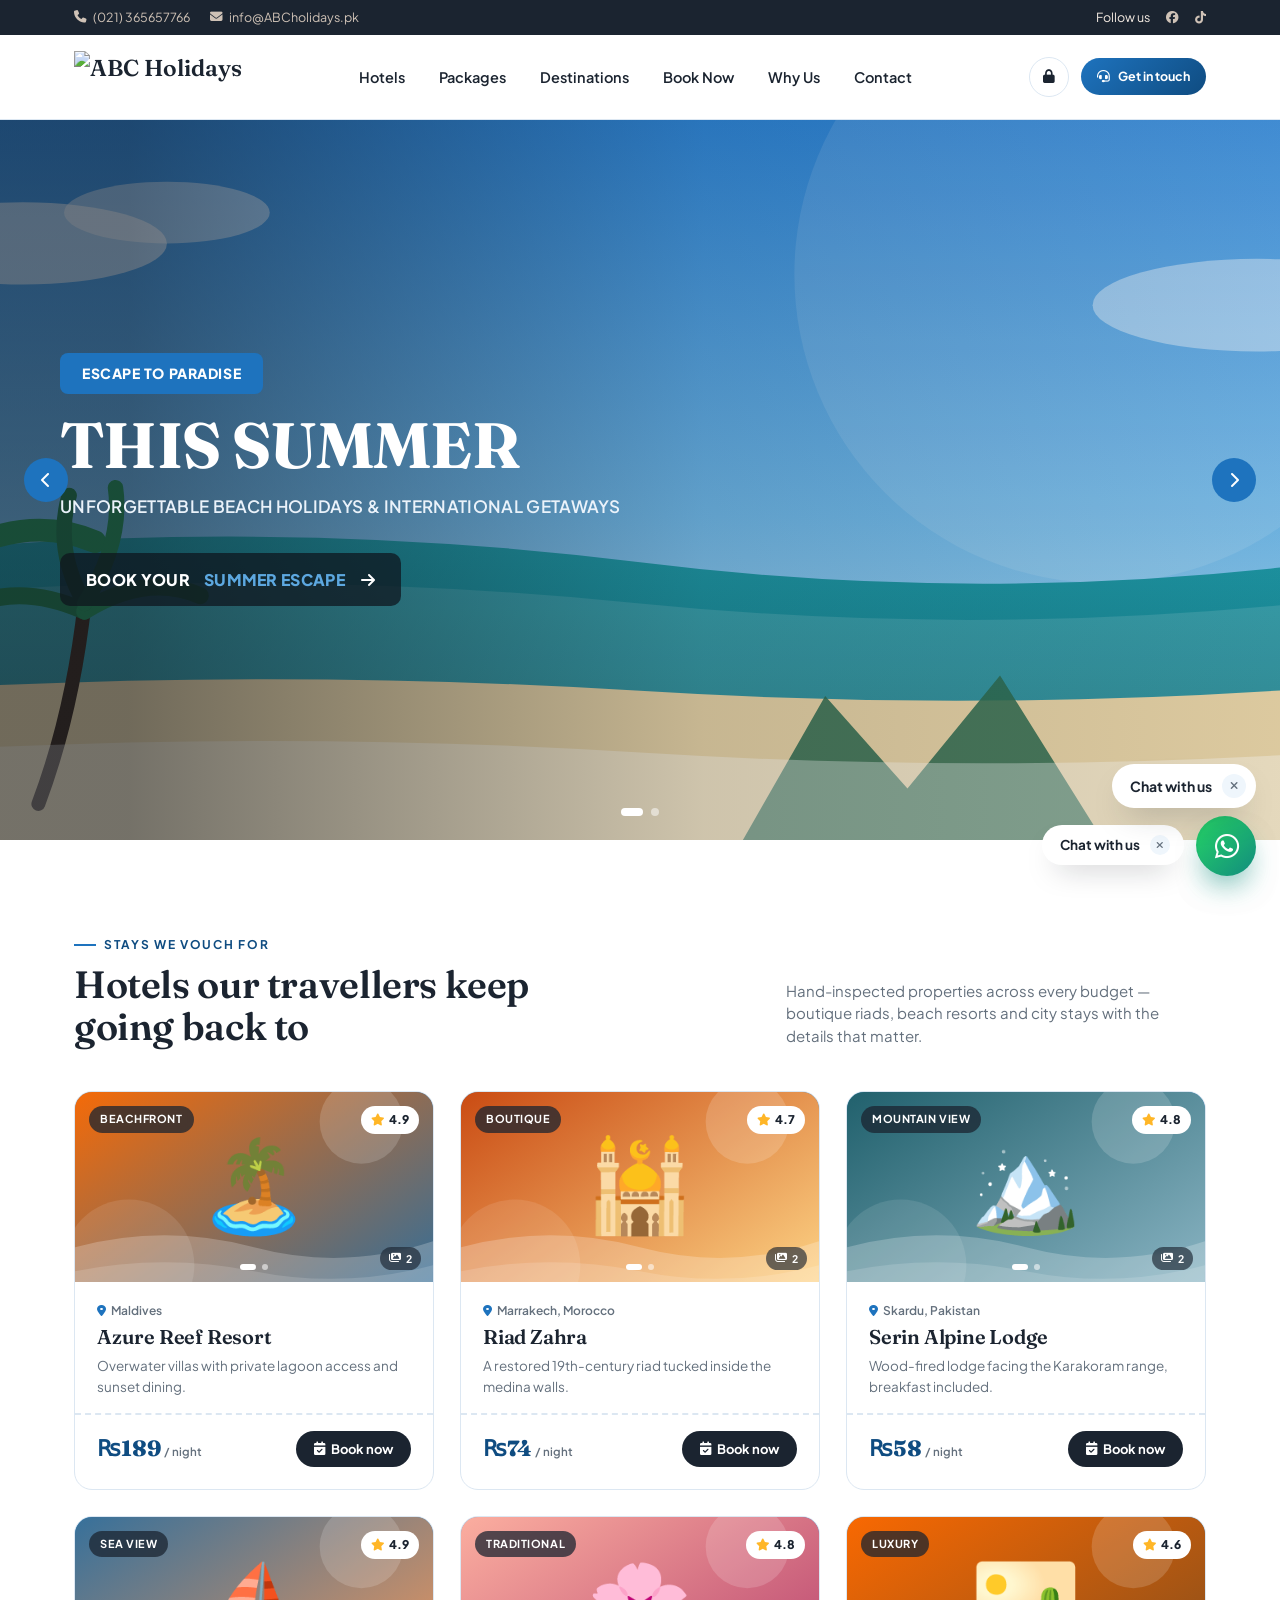
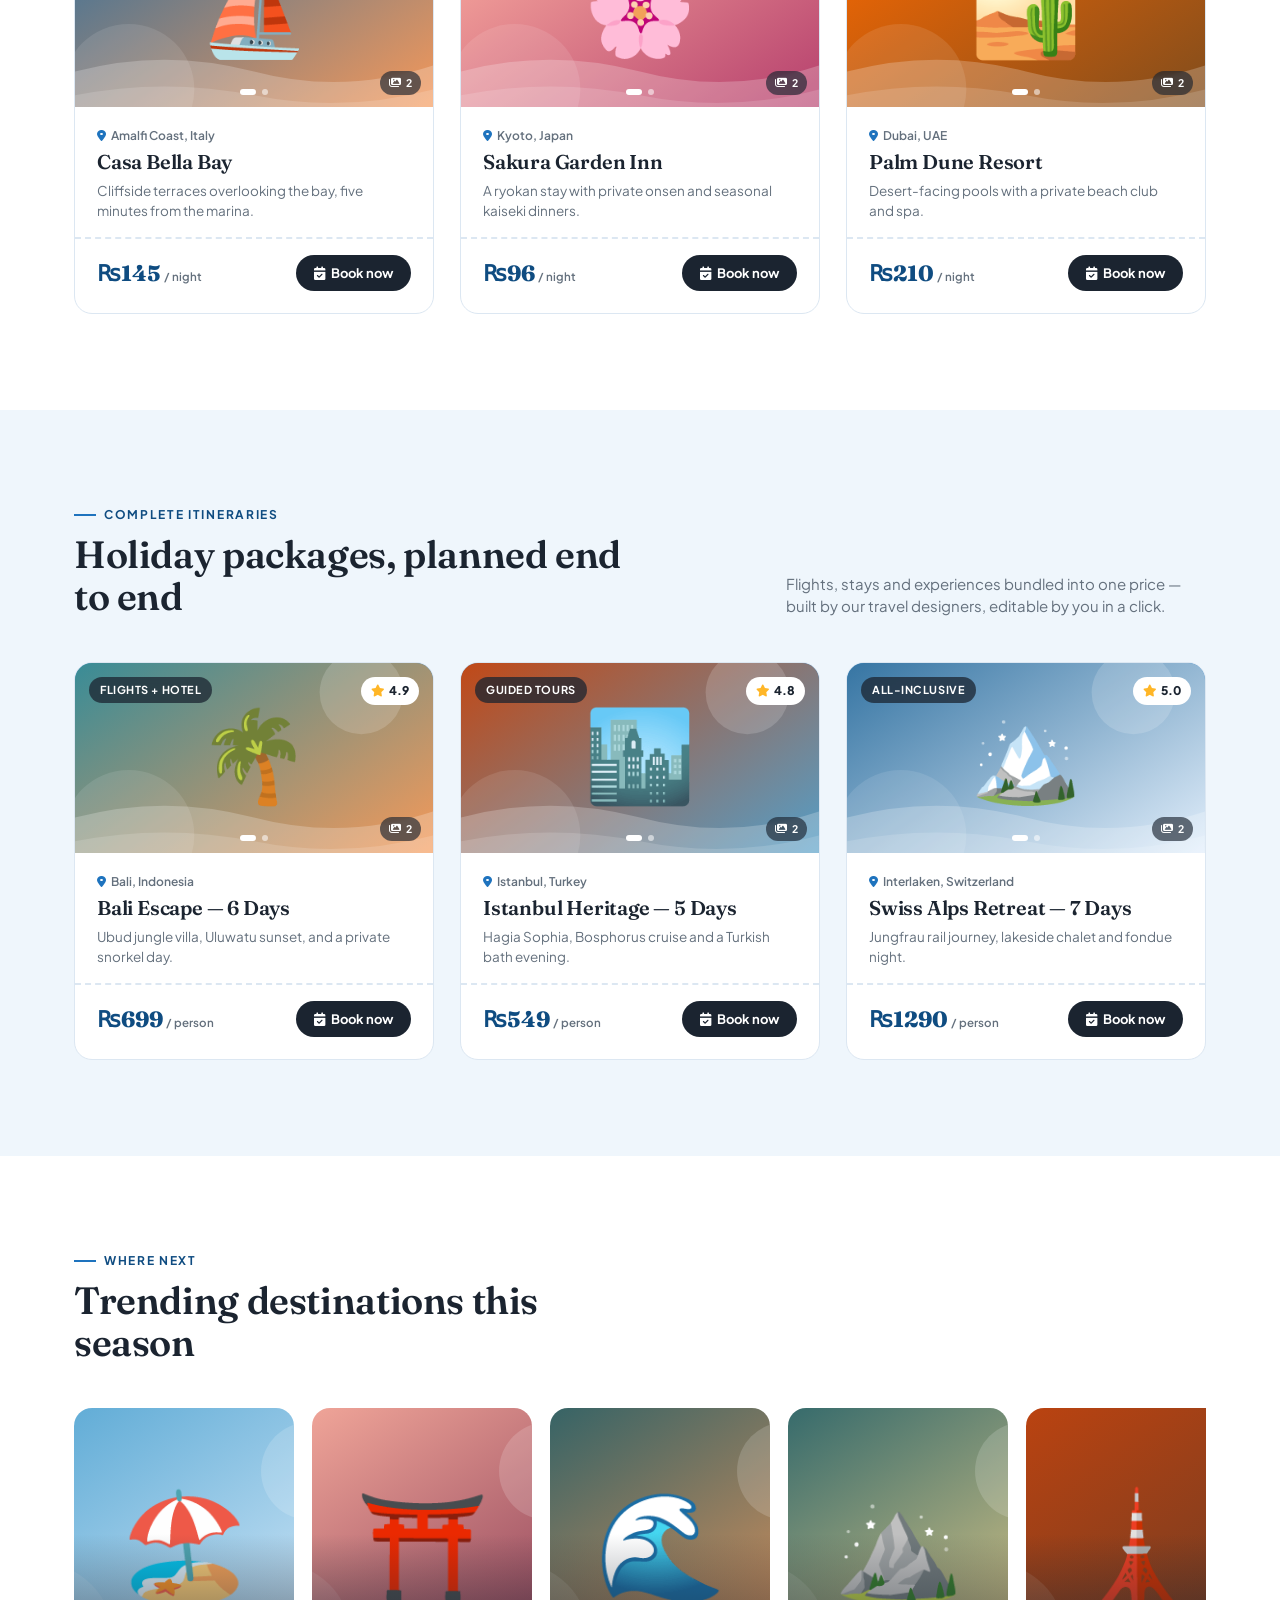
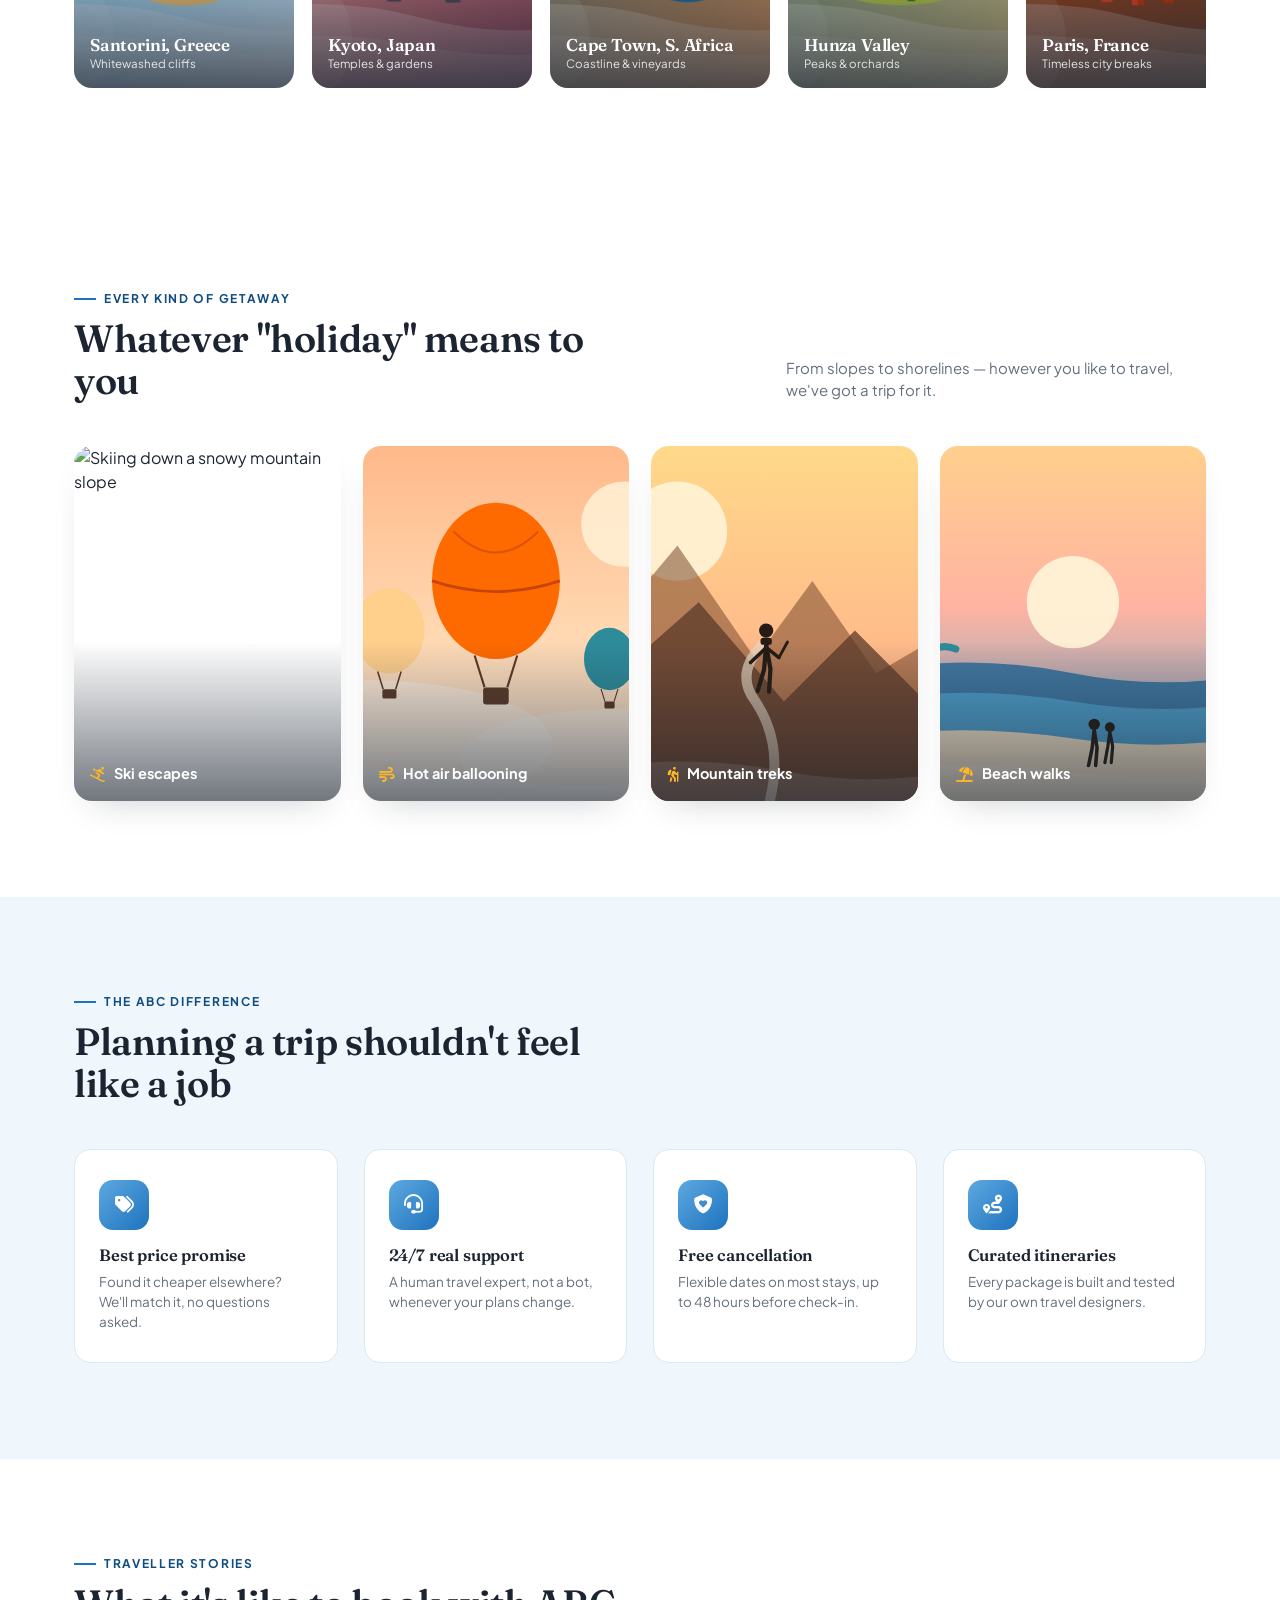
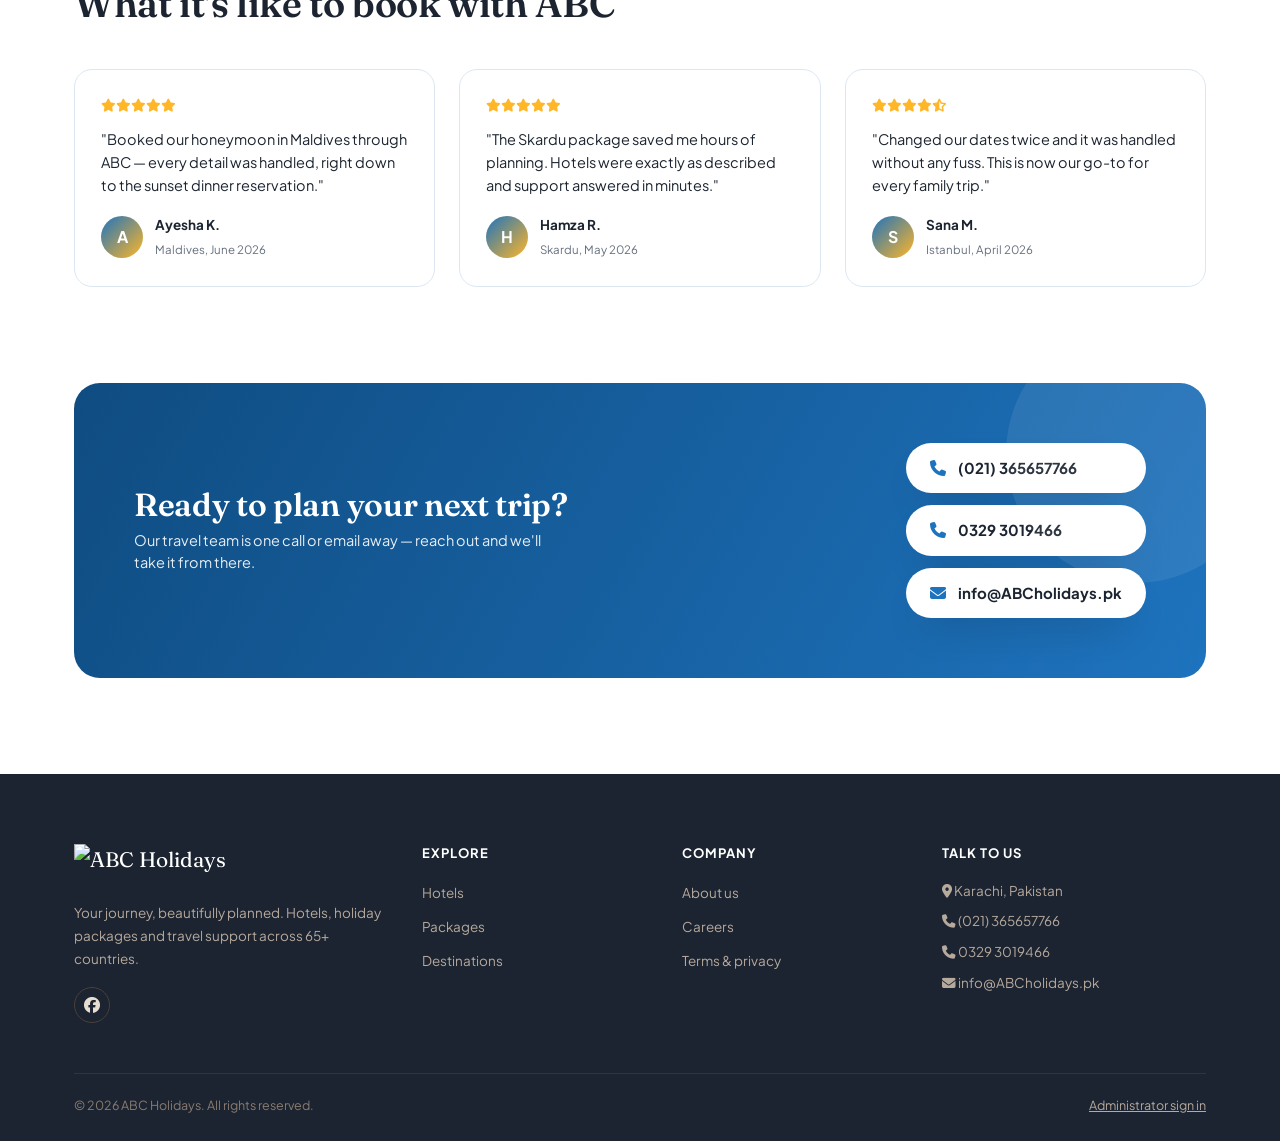
==== commit 456f60c5: "Refactor code structure for improved readability and maintainability" ====
--- a/index.html
+++ b/index.html
@@ -1065,7 +1065,7 @@
   <button type="button" class="wa-btn" id="waFloatBtn" title="Chat on WhatsApp"><i class="fa-brands fa-whatsapp"></i></button>
 </div>
 
-<script src = "js/app.js"></script>
+<script type="module" src="js/app.js"></script>
 <script type="module" src="js/firebase.js"></script>
 </body>
 </html>
